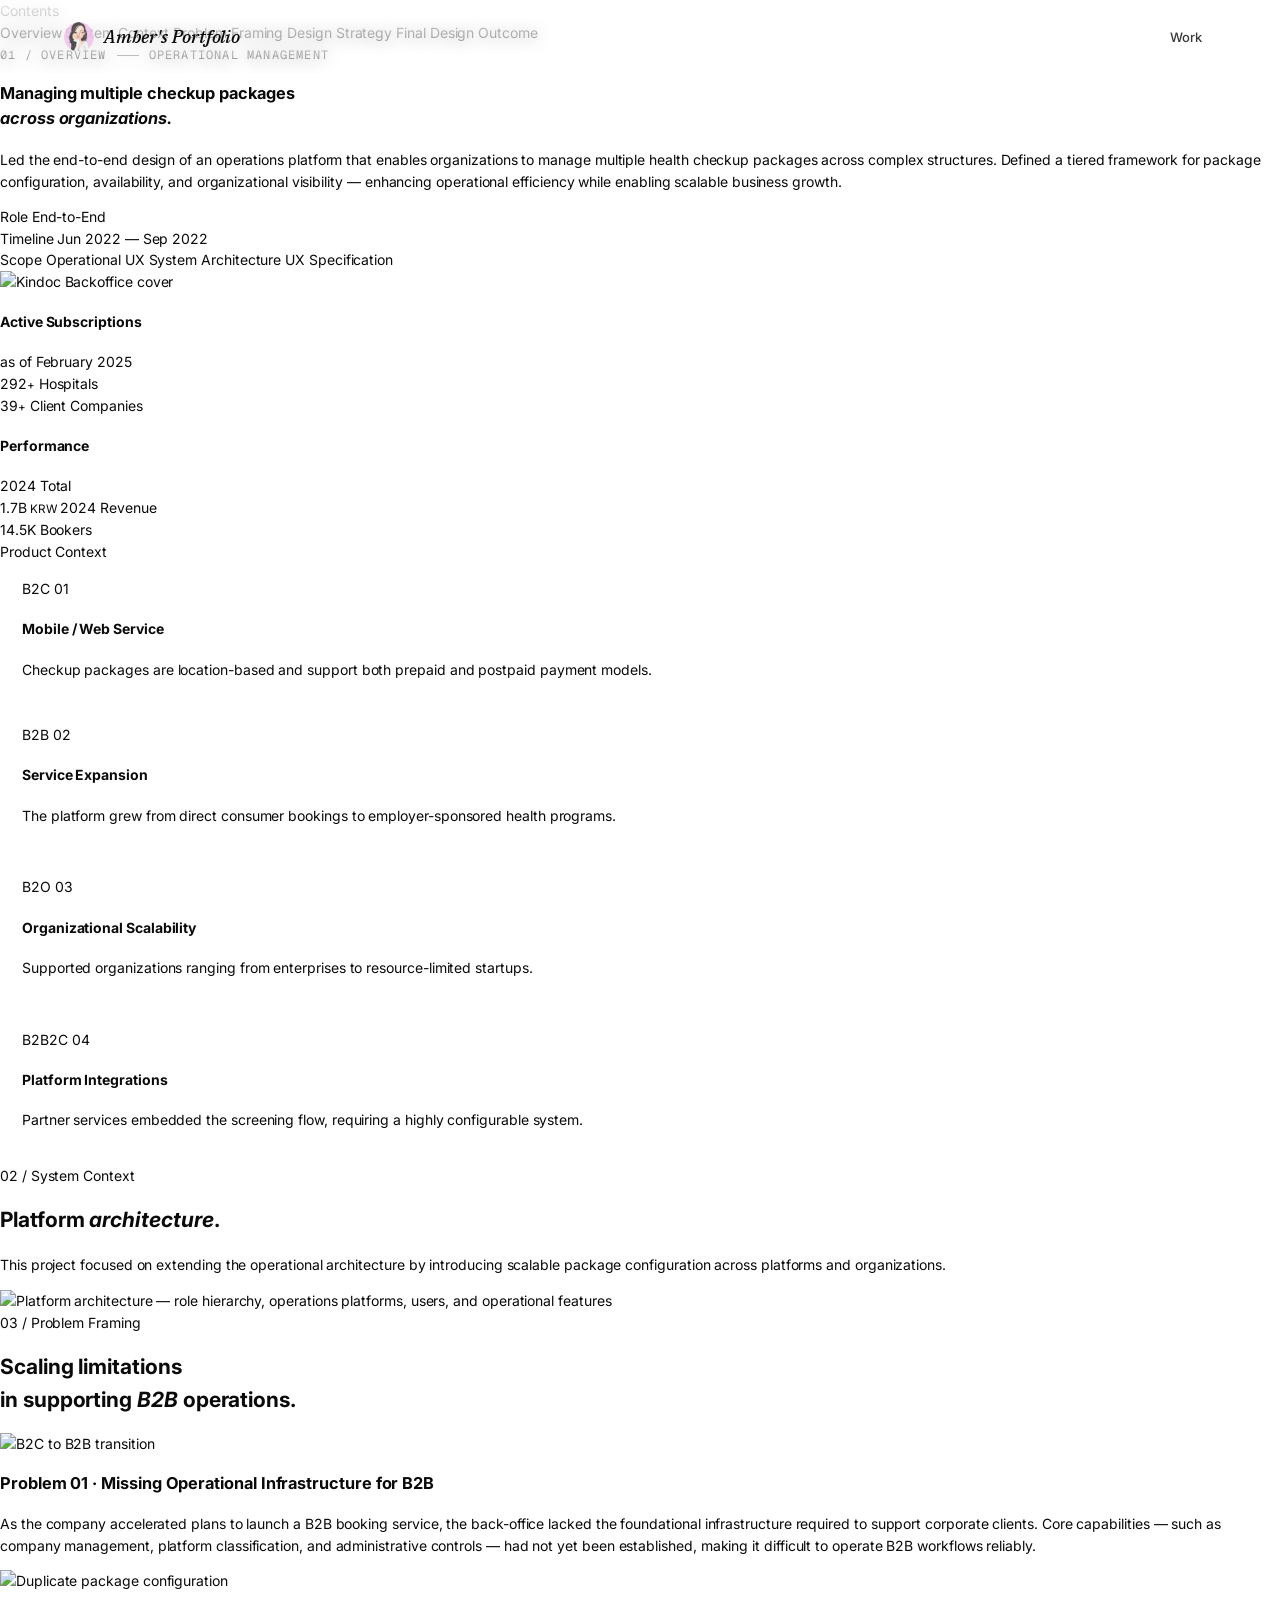
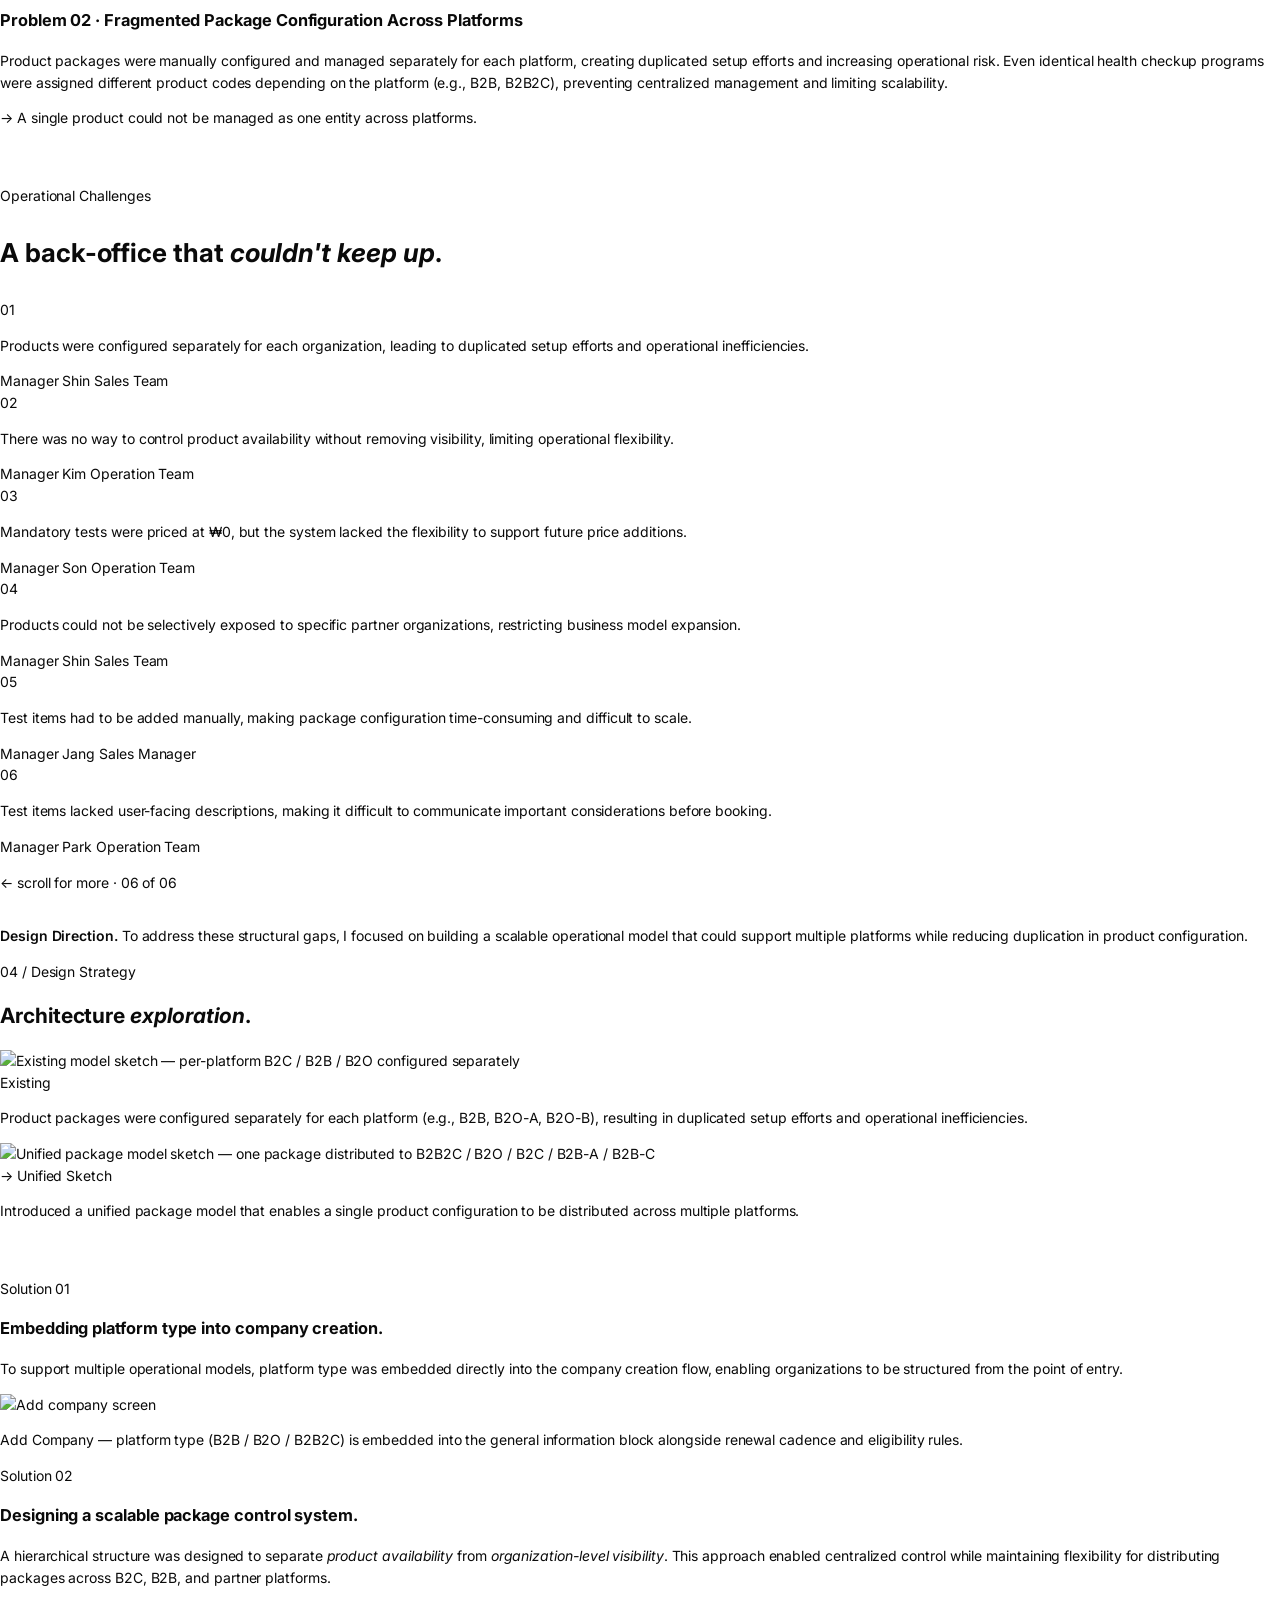
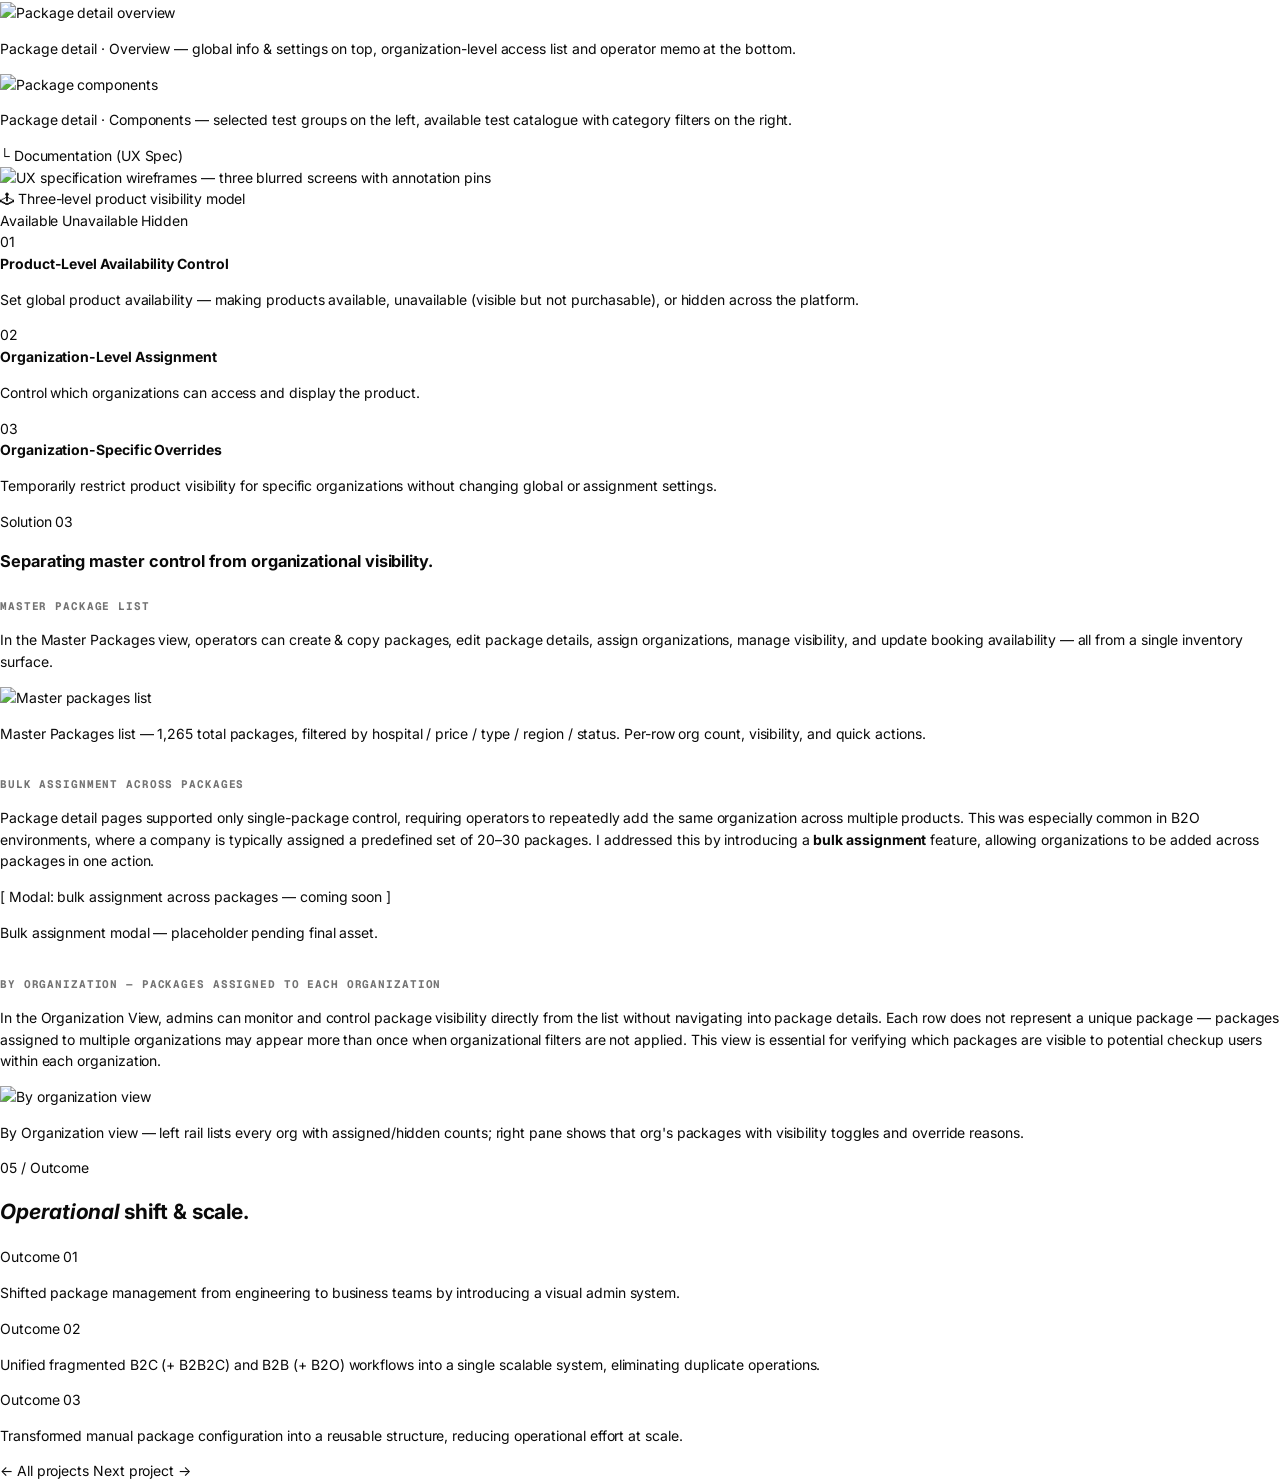
==== work-backoffice.html @ 90a2b916 "Add files via upload" ====
<!DOCTYPE html>
<html lang="en">
<head>
<meta charset="UTF-8" />
<meta name="viewport" content="width=device-width, initial-scale=1.0" />
<title>Configurable Checkup Platform — Amber Shin</title>
<meta name="description" content="Designing a scalable operational platform for managing multiple checkup packages across organizations." />
<link rel="stylesheet" href="assets/css/style.css" />
<link rel="stylesheet" href="assets/css/case.css" />
<link rel="icon" type="image/png" href="assets/images/avatar.png" />
</head>
<body data-page="work-backoffice">

<!-- ============ NAV ============ -->
<header class="nav">
  <a href="index.html" class="nav__brand">
    <img src="assets/images/avatar.png" alt="Amber" />
    <span>Amber's Portfolio</span>
  </a>
  <nav class="nav__links">
    <a href="work.html" class="nav__link is-active">Work</a>
  </nav>
</header>

<main class="case">
  <div class="case-shell">

    <!-- ============ SIDE NAV ============ -->
    <aside class="case-nav" aria-label="Case sections">
      <div class="case-nav__label">Contents</div>
      <a href="#overview" class="case-nav__link" data-toc-link>Overview</a>
      <a href="#system" class="case-nav__link" data-toc-link>System Context</a>
      <a href="#problem" class="case-nav__link" data-toc-link>Problem Framing</a>
      <a href="#strategy" class="case-nav__link" data-toc-link>Design Strategy</a>
      <a href="#final" class="case-nav__link" data-toc-link>Final Design</a>
      <a href="#outcome" class="case-nav__link" data-toc-link>Outcome</a>
    </aside>

    <!-- ============ MAIN COLUMN ============ -->
    <article class="case-main">

      <!-- ===== OVERVIEW ===== -->
      <section class="case-section case-hero" id="overview">
        <div class="case-hero__eyebrow eyebrow reveal">
          <span>01 / Overview</span><span class="dash"></span><span>Operational Management</span>
        </div>
        <h1 class="case-hero__title reveal" data-delay="1">
          Managing multiple checkup packages<br />
          <em>across organizations.</em>
        </h1>
        <p class="case-hero__lede reveal" data-delay="2">
          Led the end-to-end design of an operations platform that enables organizations to
          manage multiple health checkup packages across complex structures. Defined a tiered
          framework for package configuration, availability, and organizational visibility —
          enhancing operational efficiency while enabling scalable business growth.
        </p>

        <div class="case-meta reveal" data-delay="3">
          <div class="case-meta__item">
            <span class="case-meta__label">Role</span>
            <span class="case-meta__value">End-to-End</span>
          </div>
          <div class="case-meta__item">
            <span class="case-meta__label">Timeline</span>
            <span class="case-meta__value">Jun 2022 — Sep 2022</span>
          </div>
          <div class="case-meta__item case-meta__item--scope">
            <span class="case-meta__label">Scope</span>
            <span class="case-meta__value">
              <span class="scope-chip">Operational UX</span>
              <span class="scope-chip">System Architecture</span>
              <span class="scope-chip">UX Specification</span>
            </span>
          </div>
        </div>

        <div class="case-cover reveal">
          <img src="assets/images/backoffice/cover.png" alt="Kindoc Backoffice cover" />
        </div>

        <!-- Stats -->
        <div class="case-stats">
          <div class="case-stats__col reveal">
            <h4>Active Subscriptions</h4>
            <div class="case-stats__sub">as of February 2025</div>
            <div class="case-stats__row">
              <div class="case-stat">
                <span class="case-stat__num">292<small>+</small></span>
                <span class="case-stat__label">Hospitals</span>
              </div>
              <div class="case-stat">
                <span class="case-stat__num">39<small>+</small></span>
                <span class="case-stat__label">Client Companies</span>
              </div>
            </div>
          </div>
          <div class="case-stats__col reveal" data-delay="1">
            <h4>Performance</h4>
            <div class="case-stats__sub">2024 Total</div>
            <div class="case-stats__row">
              <div class="case-stat">
                <span class="case-stat__num">1.7B<small> KRW</small></span>
                <span class="case-stat__label">2024 Revenue</span>
              </div>
              <div class="case-stat">
                <span class="case-stat__num">14.5K<small></small></span>
                <span class="case-stat__label">Bookers</span>
              </div>
            </div>
          </div>
        </div>

        <!-- Product Context -->
        <div class="case-sect-eyebrow reveal">Product Context</div>
        <div class="ctx-grid reveal" data-delay="1">
          <article class="ctx-card ctx-card--b2c" style="height: 146px; padding: 16px 22px 20px; gap: 8px">
            <div class="ctx-card__head">
              <span class="ctx-card__tag">B2C</span>
              <span class="ctx-card__num">01</span>
            </div>
            <h4 class="ctx-card__title">Mobile / Web Service</h4>
            <p class="ctx-card__body">Checkup packages are location-based and support both prepaid and postpaid payment models.</p>
          </article>
          <article class="ctx-card ctx-card--b2b" style="padding: 16px 22px 20px; gap: 8px">
            <div class="ctx-card__head">
              <span class="ctx-card__tag">B2B</span>
              <span class="ctx-card__num">02</span>
            </div>
            <h4 class="ctx-card__title">Service Expansion</h4>
            <p class="ctx-card__body">The platform grew from direct consumer bookings to employer-sponsored health programs.</p>
          </article>
          <article class="ctx-card ctx-card--b2o" style="padding: 16px 22px 20px; gap: 8px">
            <div class="ctx-card__head">
              <span class="ctx-card__tag">B2O</span>
              <span class="ctx-card__num">03</span>
            </div>
            <h4 class="ctx-card__title">Organizational Scalability</h4>
            <p class="ctx-card__body">Supported organizations ranging from enterprises to resource-limited startups.</p>
          </article>
          <article class="ctx-card ctx-card--b2b2c" style="padding: 16px 22px 20px; gap: 8px">
            <div class="ctx-card__head">
              <span class="ctx-card__tag">B2B2C</span>
              <span class="ctx-card__num">04</span>
            </div>
            <h4 class="ctx-card__title">Platform Integrations</h4>
            <p class="ctx-card__body">Partner services embedded the screening flow, requiring a highly configurable system.</p>
          </article>
        </div>
      </section>

      <!-- ===== SYSTEM CONTEXT ===== -->
      <section class="case-section" id="system">
        <div class="case-sect-eyebrow reveal">02 / System Context</div>
        <h2 class="case-sect-title reveal" data-delay="1">Platform <em>architecture</em>.</h2>
        <p class="case-sect-lede reveal" data-delay="2">
          This project focused on extending the operational architecture by introducing
          scalable package configuration across platforms and organizations.
        </p>

        <!-- Architecture diagram -->
        <div class="arch reveal">
          <img src="assets/images/backoffice/arch-permissions.png" alt="Platform architecture — role hierarchy, operations platforms, users, and operational features" />
        </div>
      </section>

      <!-- ===== PROBLEM FRAMING ===== -->
      <section class="case-section" id="problem">
        <div class="case-sect-eyebrow reveal">03 / Problem Framing</div>
        <h2 class="case-sect-title reveal" data-delay="1">Scaling limitations<br />in supporting <em>B2B</em> operations.</h2>

        <div class="problem-grid">
          <article class="problem-card reveal">
            <div class="problem-card__media">
              <img src="assets/images/backoffice/problem-b2b.png" alt="B2C to B2B transition" />
            </div>
            <h3 class="problem-card__title">Problem 01 · Missing Operational Infrastructure for B2B</h3>
            <p class="problem-card__body">
              As the company accelerated plans to launch a B2B booking service, the back-office
              lacked the foundational infrastructure required to support corporate clients.
              Core capabilities — such as company management, platform classification, and
              administrative controls — had not yet been established, making it difficult to
              operate B2B workflows reliably.
            </p>
          </article>

          <article class="problem-card reveal" data-delay="1">
            <div class="problem-card__media">
              <img src="assets/images/backoffice/problem-copies.png" alt="Duplicate package configuration" />
            </div>
            <h3 class="problem-card__title">Problem 02 · Fragmented Package Configuration Across Platforms</h3>
            <p class="problem-card__body">
              Product packages were manually configured and managed separately for each platform,
              creating duplicated setup efforts and increasing operational risk. Even identical
              health checkup programs were assigned different product codes depending on the
              platform (e.g., B2B, B2B2C), preventing centralized management and limiting scalability.
            </p>
            <p class="problem-card__note">→ A single product could not be managed as one entity across platforms.</p>
          </article>
        </div>

        <!-- Operational challenges -->
        <div class="case-sect-eyebrow reveal" style="margin-top: 56px;">Operational Challenges</div>
        <h3 class="case-sect-title reveal" data-delay="1" style="font-size: clamp(20px, 2.4vw, 26px);">A back-office that <em>couldn't keep up</em>.</h3>
        <div class="challenges-wrap reveal" data-delay="2">
          <div class="challenges">
          <div class="challenge">
            <span class="challenge__num">01</span>
            <p class="challenge__body">Products were configured separately for each organization, leading to duplicated setup efforts and operational inefficiencies.</p>
            <div class="challenge__by">
              <span class="challenge__name">Manager Shin</span>
              <span class="challenge__team">Sales Team</span>
            </div>
          </div>
          <div class="challenge">
            <span class="challenge__num">02</span>
            <p class="challenge__body">There was no way to control product availability without removing visibility, limiting operational flexibility.</p>
            <div class="challenge__by">
              <span class="challenge__name">Manager Kim</span>
              <span class="challenge__team">Operation Team</span>
            </div>
          </div>
          <div class="challenge">
            <span class="challenge__num">03</span>
            <p class="challenge__body">Mandatory tests were priced at ₩0, but the system lacked the flexibility to support future price additions.</p>
            <div class="challenge__by">
              <span class="challenge__name">Manager Son</span>
              <span class="challenge__team">Operation Team</span>
            </div>
          </div>
          <div class="challenge">
            <span class="challenge__num">04</span>
            <p class="challenge__body">Products could not be selectively exposed to specific partner organizations, restricting business model expansion.</p>
            <div class="challenge__by">
              <span class="challenge__name">Manager Shin</span>
              <span class="challenge__team">Sales Team</span>
            </div>
          </div>
          <div class="challenge">
            <span class="challenge__num">05</span>
            <p class="challenge__body">Test items had to be added manually, making package configuration time-consuming and difficult to scale.</p>
            <div class="challenge__by">
              <span class="challenge__name">Manager Jang</span>
              <span class="challenge__team">Sales Manager</span>
            </div>
          </div>
          <div class="challenge">
            <span class="challenge__num">06</span>
            <p class="challenge__body">Test items lacked user-facing descriptions, making it difficult to communicate important considerations before booking.</p>
            <div class="challenge__by">
              <span class="challenge__name">Manager Park</span>
              <span class="challenge__team">Operation Team</span>
            </div>
          </div>
          </div>
        </div>
        <p class="challenges-hint">← scroll for more  ·  06 of 06</p>

        <p class="case-sect-lede reveal" style="margin-top: 32px;">
          <strong style="color: var(--fg); font-weight: 600;">Design Direction.</strong>
          To address these structural gaps, I focused on building a scalable operational model
          that could support multiple platforms while reducing duplication in product configuration.
        </p>
      </section>

      <!-- ===== DESIGN STRATEGY ===== -->
      <section class="case-section" id="strategy">
        <div class="case-sect-eyebrow reveal">04 / Design Strategy</div>
        <h2 class="case-sect-title reveal" data-delay="1">Architecture <em>exploration</em>.</h2>

        <div class="explore">
          <div class="explore__card reveal">
            <div class="explore__sketch"><img src="assets/images/backoffice/sketch-existing.png" alt="Existing model sketch — per-platform B2C / B2B / B2O configured separately" /></div>
            <span class="explore__label">Existing</span>
            <p class="explore__body">
              Product packages were configured separately for each platform (e.g., B2B, B2O-A,
              B2O-B), resulting in duplicated setup efforts and operational inefficiencies.
            </p>
          </div>
          <div class="explore__card reveal" data-delay="1">
            <div class="explore__sketch"><img src="assets/images/backoffice/sketch-unified.png" alt="Unified package model sketch — one package distributed to B2B2C / B2O / B2C / B2B-A / B2B-C" /></div>
            <span class="explore__label is-unified">→ Unified Sketch</span>
            <p class="explore__body">
              Introduced a unified package model that enables a single product configuration to
              be distributed across multiple platforms.
            </p>
          </div>
        </div>

        <!-- SOLUTION 1 -->
        <div class="solution" style="margin-top: 56px;">
          <div class="solution__head reveal">
            <span class="solution__num">Solution 01</span>
          </div>
          <h3 class="solution__title reveal" data-delay="1">Embedding platform type into company creation.</h3>
          <p class="solution__body reveal" data-delay="2">
            To support multiple operational models, platform type was embedded directly into the
            company creation flow, enabling organizations to be structured from the point of entry.
          </p>

          <div class="ui-frame reveal" data-delay="2">
            <div class="ui-frame__body">
              <img src="assets/images/backoffice/ui-05-add-company.png" alt="Add company screen" />
            </div>
          </div>
          <p class="ui-caption">Add Company — platform type (B2B / B2O / B2B2C) is embedded into the general information block alongside renewal cadence and eligibility rules.</p>
        </div>

        <!-- SOLUTION 2 -->
        <div class="solution">
          <div class="solution__head reveal">
            <span class="solution__num">Solution 02</span>
          </div>
          <h3 class="solution__title reveal" data-delay="1">Designing a scalable package control system.</h3>
          <p class="solution__body reveal" data-delay="2">
            A hierarchical structure was designed to separate <em>product availability</em>
            from <em>organization-level visibility</em>. This approach enabled centralized
            control while maintaining flexibility for distributing packages across B2C, B2B,
            and partner platforms.
          </p>

          <!-- Package detail Overview frame -->
          <div class="ui-frame reveal">
            <div class="ui-frame__body">
              <img src="assets/images/backoffice/ui-02-detail-overview.png" alt="Package detail overview" />
            </div>
          </div>
          <p class="ui-caption">Package detail · Overview — global info &amp; settings on top, organization-level access list and operator memo at the bottom.</p>

          <!-- Package detail Components frame -->
          <div class="ui-frame reveal">
            <div class="ui-frame__body">
              <img src="assets/images/backoffice/ui-03-detail-components.png" alt="Package components" />
            </div>
          </div>
          <p class="ui-caption">Package detail · Components — selected test groups on the left, available test catalogue with category filters on the right.</p>

          <!-- UX Spec wireframes -->
          <div class="uxspec reveal">
            <span class="uxspec__label">└  Documentation (UX Spec)</span>
            <div class="uxspec__media">
              <img src="assets/images/backoffice/ux-spec-wireframe.png" alt="UX specification wireframes — three blurred screens with annotation pins" />
            </div>
          </div>

          <!-- 3-level visibility model -->
          <div class="levels reveal">
            <div class="levels__title">🕹  Three-level product visibility model</div>
            <div class="levels__pills">
              <span class="level-pill level-pill--avail">Available</span>
              <span class="level-pill level-pill--unavail">Unavailable</span>
              <span class="level-pill level-pill--hidden">Hidden</span>
            </div>
            <div class="levels__list">
              <div class="levels__item">
                <span class="levels__item-num">01</span>
                <div class="levels__item-body">
                  <strong>Product-Level Availability Control</strong>
                  <p>Set global product availability — making products available, unavailable (visible but not purchasable), or hidden across the platform.</p>
                </div>
              </div>
              <div class="levels__item">
                <span class="levels__item-num">02</span>
                <div class="levels__item-body">
                  <strong>Organization-Level Assignment</strong>
                  <p>Control which organizations can access and display the product.</p>
                </div>
              </div>
              <div class="levels__item">
                <span class="levels__item-num">03</span>
                <div class="levels__item-body">
                  <strong>Organization-Specific Overrides</strong>
                  <p>Temporarily restrict product visibility for specific organizations without changing global or assignment settings.</p>
                </div>
              </div>
            </div>
          </div>
        </div>

        <!-- SOLUTION 3 -->
        <div class="solution" id="final">
          <div class="solution__head reveal">
            <span class="solution__num">Solution 03</span>
          </div>
          <h3 class="solution__title reveal" data-delay="1">Separating master control from organizational visibility.</h3>

          <h4 style="font-family: var(--font-mono); font-size: 11px; letter-spacing: 0.08em; text-transform: uppercase; color: var(--muted); margin: 24px 0 10px;">Master package list</h4>
          <p class="solution__body reveal" data-delay="2">
            In the Master Packages view, operators can create &amp; copy packages, edit package
            details, assign organizations, manage visibility, and update booking availability —
            all from a single inventory surface.
          </p>

          <!-- Master Package List frame — moved here from Solution 02 -->
          <div class="ui-frame reveal">
            <div class="ui-frame__body">
              <img src="assets/images/backoffice/ui-01-list.png" alt="Master packages list" />
            </div>
          </div>
          <p class="ui-caption">Master Packages list — 1,265 total packages, filtered by hospital / price / type / region / status. Per-row org count, visibility, and quick actions.</p>

          <h4 style="font-family: var(--font-mono); font-size: 11px; letter-spacing: 0.08em; text-transform: uppercase; color: var(--muted); margin: 32px 0 10px;">Bulk assignment across packages</h4>
          <p class="solution__body reveal">
            Package detail pages supported only single-package control, requiring operators to
            repeatedly add the same organization across multiple products. This was especially
            common in B2O environments, where a company is typically assigned a predefined set
            of 20–30 packages. I addressed this by introducing a <strong>bulk assignment</strong>
            feature, allowing organizations to be added across packages in one action.
          </p>

          <div class="raw-shot raw-shot--placeholder reveal">[ Modal: bulk assignment across packages — coming soon ]</div>
          <p class="ui-caption">Bulk assignment modal — placeholder pending final asset.</p>

          <h4 style="font-family: var(--font-mono); font-size: 11px; letter-spacing: 0.08em; text-transform: uppercase; color: var(--muted); margin: 32px 0 10px;">By Organization — packages assigned to each organization</h4>
          <p class="solution__body reveal">
            In the Organization View, admins can monitor and control package visibility directly
            from the list without navigating into package details. Each row does not represent a
            unique package — packages assigned to multiple organizations may appear more than once
            when organizational filters are not applied. This view is essential for verifying which
            packages are visible to potential checkup users within each organization.
          </p>

          <div class="ui-frame reveal">
            <div class="ui-frame__body">
              <img src="assets/images/backoffice/ui-04-by-org.png" alt="By organization view" />
            </div>
          </div>
          <p class="ui-caption">By Organization view — left rail lists every org with assigned/hidden counts; right pane shows that org's packages with visibility toggles and override reasons.</p>
        </div>
      </section>

      <!-- ===== OUTCOME ===== -->
      <section class="case-section" id="outcome">
        <div class="case-sect-eyebrow reveal">05 / Outcome</div>
        <h2 class="case-sect-title reveal" data-delay="1"><em>Operational</em> shift &amp; scale.</h2>

        <div class="outcome-list">
          <div class="outcome reveal">
            <span class="outcome__num">Outcome 01</span>
            <p class="outcome__body">
              Shifted package management from engineering to business teams by introducing a
              visual admin system.
            </p>
          </div>
          <div class="outcome reveal" data-delay="1">
            <span class="outcome__num">Outcome 02</span>
            <p class="outcome__body">
              Unified fragmented B2C (+ B2B2C) and B2B (+ B2O) workflows into a single scalable
              system, eliminating duplicate operations.
            </p>
          </div>
          <div class="outcome reveal" data-delay="2">
            <span class="outcome__num">Outcome 03</span>
            <p class="outcome__body">
              Transformed manual package configuration into a reusable structure, reducing
              operational effort at scale.
            </p>
          </div>
        </div>

        <div class="case-footnav">
          <a href="work.html">←  All projects</a>
          <a href="work.html" class="case-footnav__next">Next project  →</a>
        </div>
      </section>

    </article>
  </div>
</main>

<!-- ============ END ============ -->

<script src="assets/js/main.js"></script>
</body>
</html>
---- assets/css/style.css ----
/* ============================================================
   Amber's Portfolio — design tokens + base
   ============================================================ */

@import url('https://fonts.googleapis.com/css2?family=DM+Sans:opsz,wght@9..40,400;9..40,500;9..40,600;9..40,700&family=Fraunces:opsz,wght,SOFT@9..144,300..900,0..100&family=IBM+Plex+Serif:ital,wght@0,300;0,400;0,500;0,600;0,700;1,400;1,500;1,600&family=Inter:wght@300;400;500;600;700&family=Geist+Mono:wght@400;500&display=swap');
@import url('https://cdn.jsdelivr.net/gh/orioncactus/pretendard@v1.3.9/dist/web/static/pretendard.min.css');

:root {
  /* Type stacks */
  --font-display: 'Fraunces', 'IBM Plex Serif', 'Times New Roman', serif;
  --font-serif: 'IBM Plex Serif', 'Times New Roman', serif;
  --font-sans: 'Inter', 'Pretendard', -apple-system, BlinkMacSystemFont, 'Helvetica Neue', sans-serif;
  --font-mono: 'Geist Mono', 'JetBrains Mono', ui-monospace, 'SF Mono', Menlo, monospace;
  --font-kr: 'Pretendard', 'Noto Sans KR', sans-serif;

  /* Colors */
  --bg: #ffffff;
  --bg-soft: #fbfaf9;
  --bg-tint: #f5f3f0;
  --fg: #0a0a0a;
  --fg-2: #1a1a1a;
  --fg-3: #383839;
  --muted: #737373;
  --muted-2: #959697;
  --muted-3: #a3a3a3;
  --line: #e2e0e0;
  --line-2: #d9dbde;
  --line-3: #ededed;

  /* Accents */
  --accent: #3b2e53;
  --accent-hover: #2b2040;
  --tag-green: #56c283;
  --tag-pink: #e31675;
  --tag-blue: #4b41d0;

  /* Layout */
  --max-w: 1280px;
  --gutter: 64px;
  --col-gap: 32px;

  /* Motion */
  --ease: cubic-bezier(0.22, 1, 0.36, 1);
  --ease-out: cubic-bezier(0.16, 1, 0.3, 1);
  --t-fast: 200ms;
  --t-med: 400ms;
  --t-slow: 700ms;
}

/* ============================================================
   Reset
   ============================================================ */

*, *::before, *::after { box-sizing: border-box; }

html {
  -webkit-font-smoothing: antialiased;
  -moz-osx-font-smoothing: grayscale;
  text-rendering: optimizeLegibility;
  scroll-behavior: smooth;
}

body {
  margin: 0;
  font-family: var(--font-sans);
  font-size: 14px;
  line-height: 1.55;
  color: var(--fg);
  background: var(--bg);
  letter-spacing: -0.005em;
  /* page-load fade */
  opacity: 0;
  animation: pageIn 500ms var(--ease-out) forwards;
}

body.is-leaving {
  opacity: 1;
  animation: pageOut 220ms var(--ease) forwards;
}

@keyframes pageIn  { from { opacity: 0; } to { opacity: 1; } }
@keyframes pageOut { from { opacity: 1; } to { opacity: 0; } }

a {
  color: inherit;
  text-decoration: none;
}
button {
  font: inherit;
  color: inherit;
  background: none;
  border: 0;
  cursor: pointer;
  padding: 0;
}
img, svg { display: block; max-width: 100%; }

::selection { background: var(--accent); color: #fff; }

/* ============================================================
   Layout primitives — technical grid
   ============================================================ */

.wrap {
  width: 100%;
  max-width: var(--max-w);
  margin: 0 auto;
  padding: 0 var(--gutter);
}

/* Grid frame — subtle vertical guideline borders */
.grid-frame {
  position: fixed;
  inset: 0;
  pointer-events: none;
  z-index: 1;
  display: flex;
  justify-content: center;
}
.grid-frame::before,
.grid-frame::after {
  content: '';
  position: absolute;
  top: 0;
  bottom: 0;
  width: 1px;
  background: var(--line);
  opacity: 0.6;
}
.grid-frame::before { left: var(--gutter); }
.grid-frame::after { right: var(--gutter); }

.section {
  position: relative;
  padding: 120px 0;
  z-index: 2;
}
.section--soft { background: var(--bg-soft); }
.section--tight { padding: 80px 0; }

/* Section header / numbered label */
.eyebrow {
  font-family: var(--font-mono);
  font-size: 12px;
  letter-spacing: 0.1em;
  text-transform: uppercase;
  color: var(--muted);
  font-weight: 400;
  display: inline-flex;
  align-items: baseline;
  gap: 10px;
}
.eyebrow .dash {
  display: inline-block;
  width: 22px;
  height: 1px;
  background: var(--muted-2);
  transform: translateY(-3px);
}

/* Two-column structure */
.split {
  display: grid;
  grid-template-columns: 200px 1fr;
  gap: var(--col-gap);
  align-items: start;
}

/* ============================================================
   Typography
   ============================================================ */

.h-display {
  font-family: var(--font-display);
  font-weight: 400;
  font-variation-settings: "opsz" 144, "SOFT" 0;
  font-size: clamp(36px, 6.2vw, 72px);
  line-height: 1.1;
  letter-spacing: -0.025em;
  color: var(--fg);
  margin: 0;
}
.h-display em {
  font-style: italic;
  font-variation-settings: "opsz" 144, "SOFT" 100;
  color: var(--fg-2);
}

.h-serif {
  font-family: var(--font-serif);
  font-weight: 600;
  font-size: clamp(24px, 2.8vw, 36px);
  line-height: 1.15;
  letter-spacing: -0.02em;
  margin: 0;
  color: var(--fg);
}

.h-serif--italic {
  font-style: italic;
  font-weight: 500;
}

.h-sans {
  font-family: var(--font-sans);
  font-weight: 600;
  font-size: 16px;
  line-height: 1.3;
  margin: 0;
  color: var(--fg-2);
  letter-spacing: -0.01em;
}

.lead {
  font-family: var(--font-sans);
  font-size: 15px;
  line-height: 1.6;
  color: var(--muted);
  max-width: 60ch;
  margin: 0;
}

.mono {
  font-family: var(--font-mono);
  font-size: 13px;
  color: var(--muted);
  letter-spacing: 0.01em;
}

/* Soft fade-in primitive */
.reveal {
  opacity: 0;
  transform: translateY(14px);
  transition: opacity 700ms var(--ease-out), transform 700ms var(--ease-out);
  will-change: opacity, transform;
}
.reveal.is-in {
  opacity: 1;
  transform: none;
}
.reveal[data-delay="1"] { transition-delay: 80ms; }
.reveal[data-delay="2"] { transition-delay: 160ms; }
.reveal[data-delay="3"] { transition-delay: 240ms; }
.reveal[data-delay="4"] { transition-delay: 320ms; }
.reveal[data-delay="5"] { transition-delay: 400ms; }

/* ============================================================
   Floating bottom nav (section anchors)
   ============================================================ */

.floatnav {
  position: fixed;
  bottom: 24px;
  left: 50%;
  transform: translateX(-50%) translateY(16px);
  z-index: 40;
  display: flex;
  align-items: center;
  gap: 2px;
  padding: 4px;
  background: rgba(255, 255, 255, 0.88);
  backdrop-filter: blur(14px) saturate(140%);
  -webkit-backdrop-filter: blur(14px) saturate(140%);
  border: 1px solid var(--line-2);
  border-radius: 999px;
  box-shadow:
    0 12px 32px rgba(0, 0, 0, 0.06),
    0 2px 6px rgba(0, 0, 0, 0.04);
  opacity: 0;
  pointer-events: none;
  transition: opacity 320ms var(--ease), transform 420ms var(--ease-out);
}
.floatnav.is-visible {
  opacity: 1;
  transform: translateX(-50%) translateY(0);
  pointer-events: auto;
}
.floatnav__item {
  display: inline-flex;
  align-items: center;
  gap: 6px;
  padding: 7px 13px;
  font-family: 'DM Sans', var(--font-sans);
  font-size: 12.5px;
  font-weight: 500;
  letter-spacing: -0.005em;
  line-height: 1;
  color: var(--muted);
  border-radius: 999px;
  transition: color var(--t-fast) var(--ease), background var(--t-fast) var(--ease);
  white-space: nowrap;
}
.floatnav__item svg {
  width: 13px;
  height: 13px;
  flex-shrink: 0;
  opacity: 0.85;
}
.floatnav__item:hover {
  color: var(--fg-2);
  background: rgba(0, 0, 0, 0.035);
}
.floatnav__item.is-current {
  background: var(--fg);
  color: #fff;
}
.floatnav__item.is-current:hover { background: var(--fg); color: #fff; }
.floatnav__item.is-current svg { opacity: 1; }

@media (max-width: 640px) {
  .floatnav { gap: 0; padding: 3px; bottom: 16px; }
  .floatnav__item { padding: 8px 10px; font-size: 12px; gap: 0; }
  .floatnav__label { display: none; }
  .floatnav__item svg { width: 15px; height: 15px; }
}

.nav {
  position: fixed;
  top: 0; left: 0; right: 0;
  z-index: 50;
  padding: 18px var(--gutter);
  display: flex;
  align-items: center;
  justify-content: space-between;
  background: linear-gradient(to bottom, rgba(255,255,255,0.92) 0%, rgba(255,255,255,0.6) 60%, rgba(255,255,255,0) 100%);
  backdrop-filter: blur(8px);
  -webkit-backdrop-filter: blur(8px);
}
.nav__brand {
  display: inline-flex;
  align-items: center;
  gap: 10px;
  font-family: var(--font-serif);
  font-weight: 500;
  font-style: italic;
  font-size: 18px;
  letter-spacing: -0.01em;
  color: var(--fg);
}
.nav__brand img {
  width: 30px;
  height: 30px;
  border-radius: 50%;
  object-fit: cover;
}
.nav__links {
  display: flex;
  gap: 8px;
  align-items: center;
}
.nav__link {
  position: relative;
  padding: 9px 14px;
  font-size: 13px;
  font-weight: 500;
  color: var(--fg-3);
  border-radius: 6px;
  transition: color var(--t-fast) var(--ease), background var(--t-fast) var(--ease);
}
.nav__link:hover { color: var(--fg); background: rgba(0,0,0,0.04); }
.nav__link.is-active {
  background: var(--bg-tint);
  color: var(--fg);
}

/* ============================================================
   Buttons
   ============================================================ */

.btn {
  display: inline-flex;
  align-items: center;
  justify-content: center;
  gap: 8px;
  padding: 13px 20px;
  border-radius: 4px;
  font-family: var(--font-sans);
  font-weight: 500;
  font-size: 14px;
  letter-spacing: -0.005em;
  line-height: 1;
  transition: background var(--t-fast) var(--ease),
              transform var(--t-fast) var(--ease),
              border-color var(--t-fast) var(--ease);
  cursor: pointer;
}
.btn--primary {
  background: var(--accent);
  color: #fff;
}
.btn--primary:hover {
  background: var(--accent-hover);
  transform: translateY(-1px);
}
.btn--ghost {
  background: transparent;
  border: 1px solid rgba(122,111,140,0.5);
  color: var(--fg);
}
.btn--ghost:hover {
  border-color: var(--fg);
  background: rgba(0,0,0,0.02);
}
.btn .arrow {
  transition: transform var(--t-fast) var(--ease);
}
.btn:hover .arrow { transform: translateX(3px); }

/* ============================================================
   Footer
   ============================================================ */

.footer {
  position: relative;
  z-index: 2;
  background: var(--bg-soft);
  padding: 100px 0 80px;
  border-top: 1px solid var(--line);
}
.footer__inner {
  display: grid;
  grid-template-columns: 1fr auto;
  gap: 80px;
  padding: 56px 0;
  border-top: 1px solid var(--line-3);
  border-bottom: 1px solid var(--line-3);
}
.footer__brand {
  display: flex;
  align-items: baseline;
  gap: 10px;
  margin-bottom: 28px;
}
.footer__brand-name {
  font-family: var(--font-sans);
  font-weight: 700;
  font-size: 22px;
  letter-spacing: -0.02em;
  color: var(--fg);
}
.footer__brand-sub {
  font-family: var(--font-sans);
  font-weight: 500;
  font-size: 15px;
  color: rgba(0,0,0,0.55);
}
.footer__contact {
  display: flex;
  flex-direction: column;
  gap: 12px;
  font-size: 15px;
}
.footer__contact a {
  font-weight: 600;
  color: var(--fg);
  border-bottom: 1px solid transparent;
  transition: border-color var(--t-fast) var(--ease);
}
.footer__contact a:hover { border-color: var(--fg); }
.footer__phone { color: rgba(0,0,0,0.55); font-weight: 500; }
.footer__social {
  display: flex;
  gap: 18px;
  margin-top: 28px;
}
.footer__social a {
  width: 22px;
  height: 22px;
  display: grid;
  place-items: center;
  color: rgba(0,0,0,0.45);
  transition: color var(--t-fast) var(--ease);
}
.footer__social a:hover { color: var(--fg); }
.footer__right {
  display: flex;
  flex-direction: column;
  align-items: flex-end;
  justify-content: space-between;
  text-align: right;
  font-family: var(--font-mono);
  font-size: 12px;
  color: var(--muted);
  gap: 24px;
}
.footer__copy {
  margin-top: 40px;
  font-size: 12px;
  color: var(--muted-3);
  font-weight: 300;
  letter-spacing: -0.005em;
}

/* ============================================================
   Responsive
   ============================================================ */

@media (max-width: 1024px) {
  :root { --gutter: 40px; --col-gap: 24px; }
  .section { padding: 96px 0; }
  .split { grid-template-columns: 160px 1fr; }
}

@media (max-width: 768px) {
  :root { --gutter: 24px; }
  .section { padding: 72px 0; }
  .grid-frame::before, .grid-frame::after { display: none; }
  .split { grid-template-columns: 1fr; gap: 24px; }
  .nav { padding: 14px 24px; }
  .footer__inner { grid-template-columns: 1fr; gap: 40px; }
  .footer__right { align-items: flex-start; text-align: left; }
}
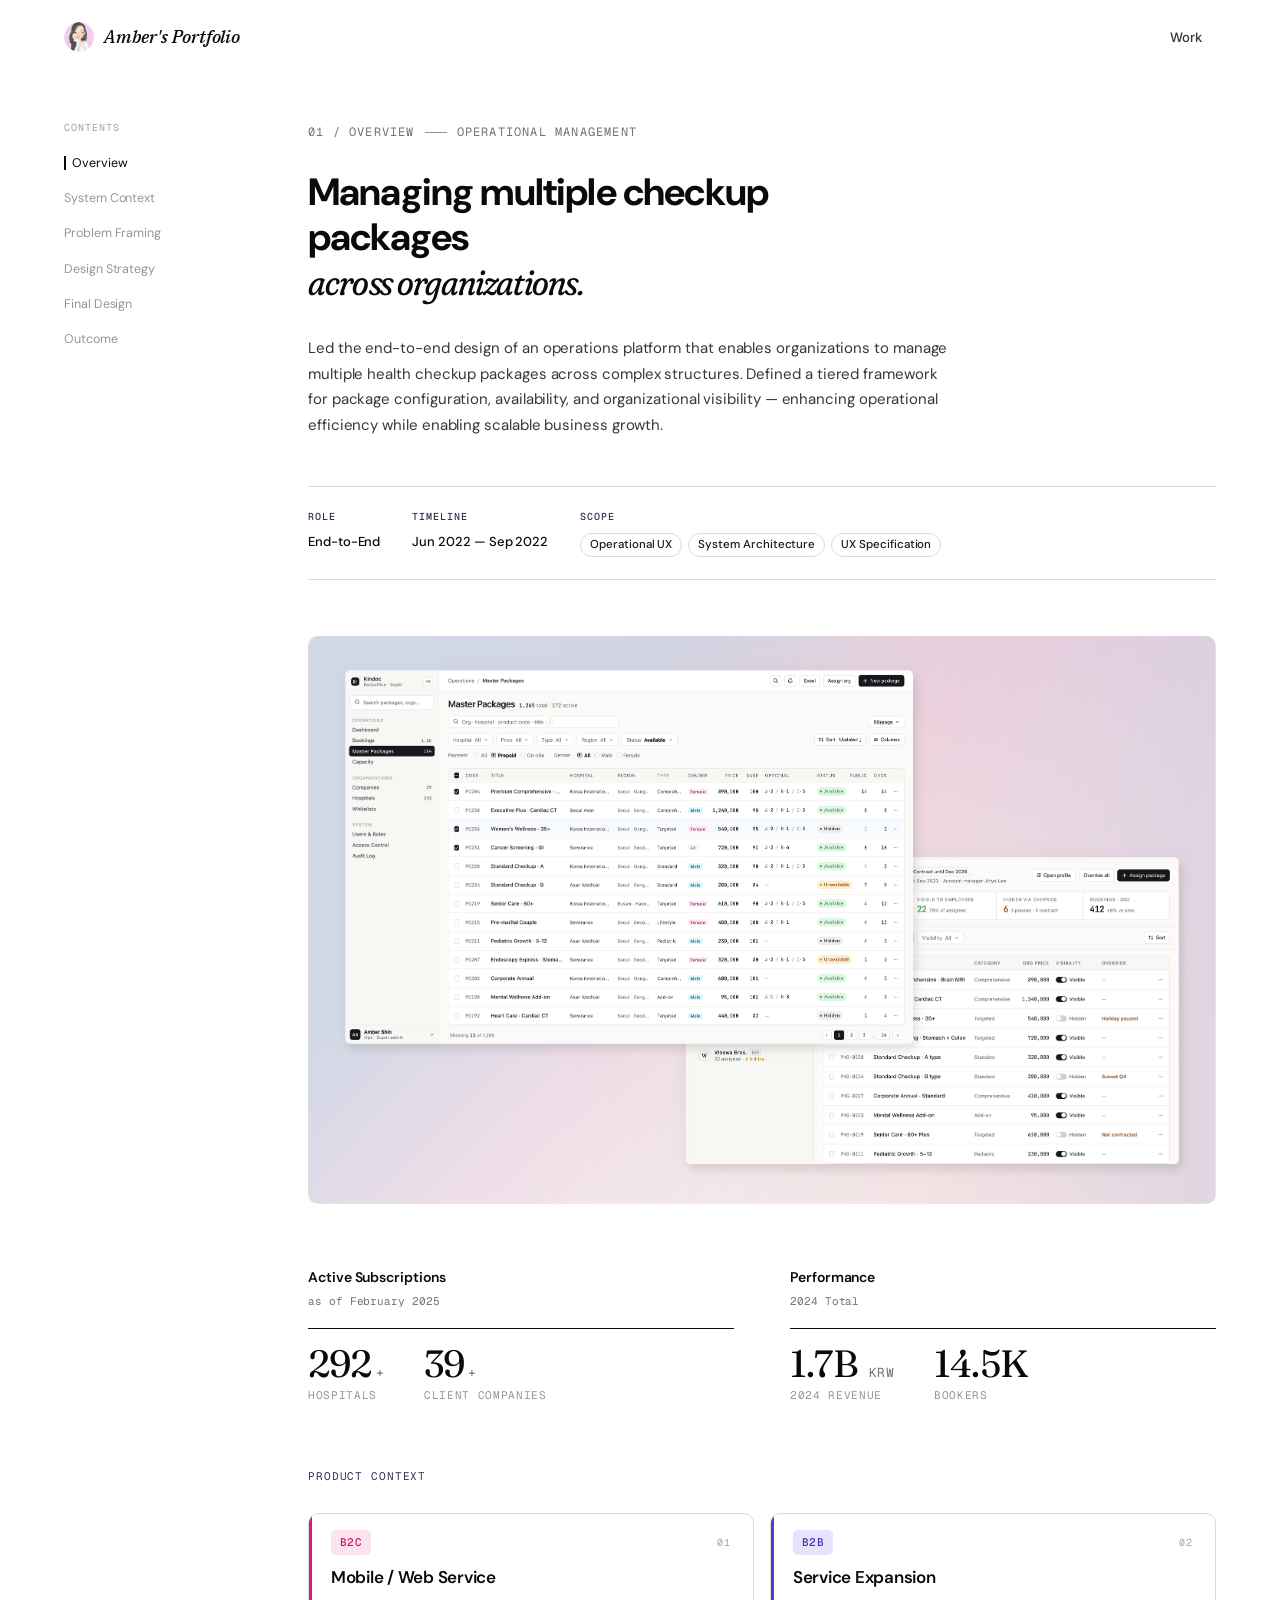
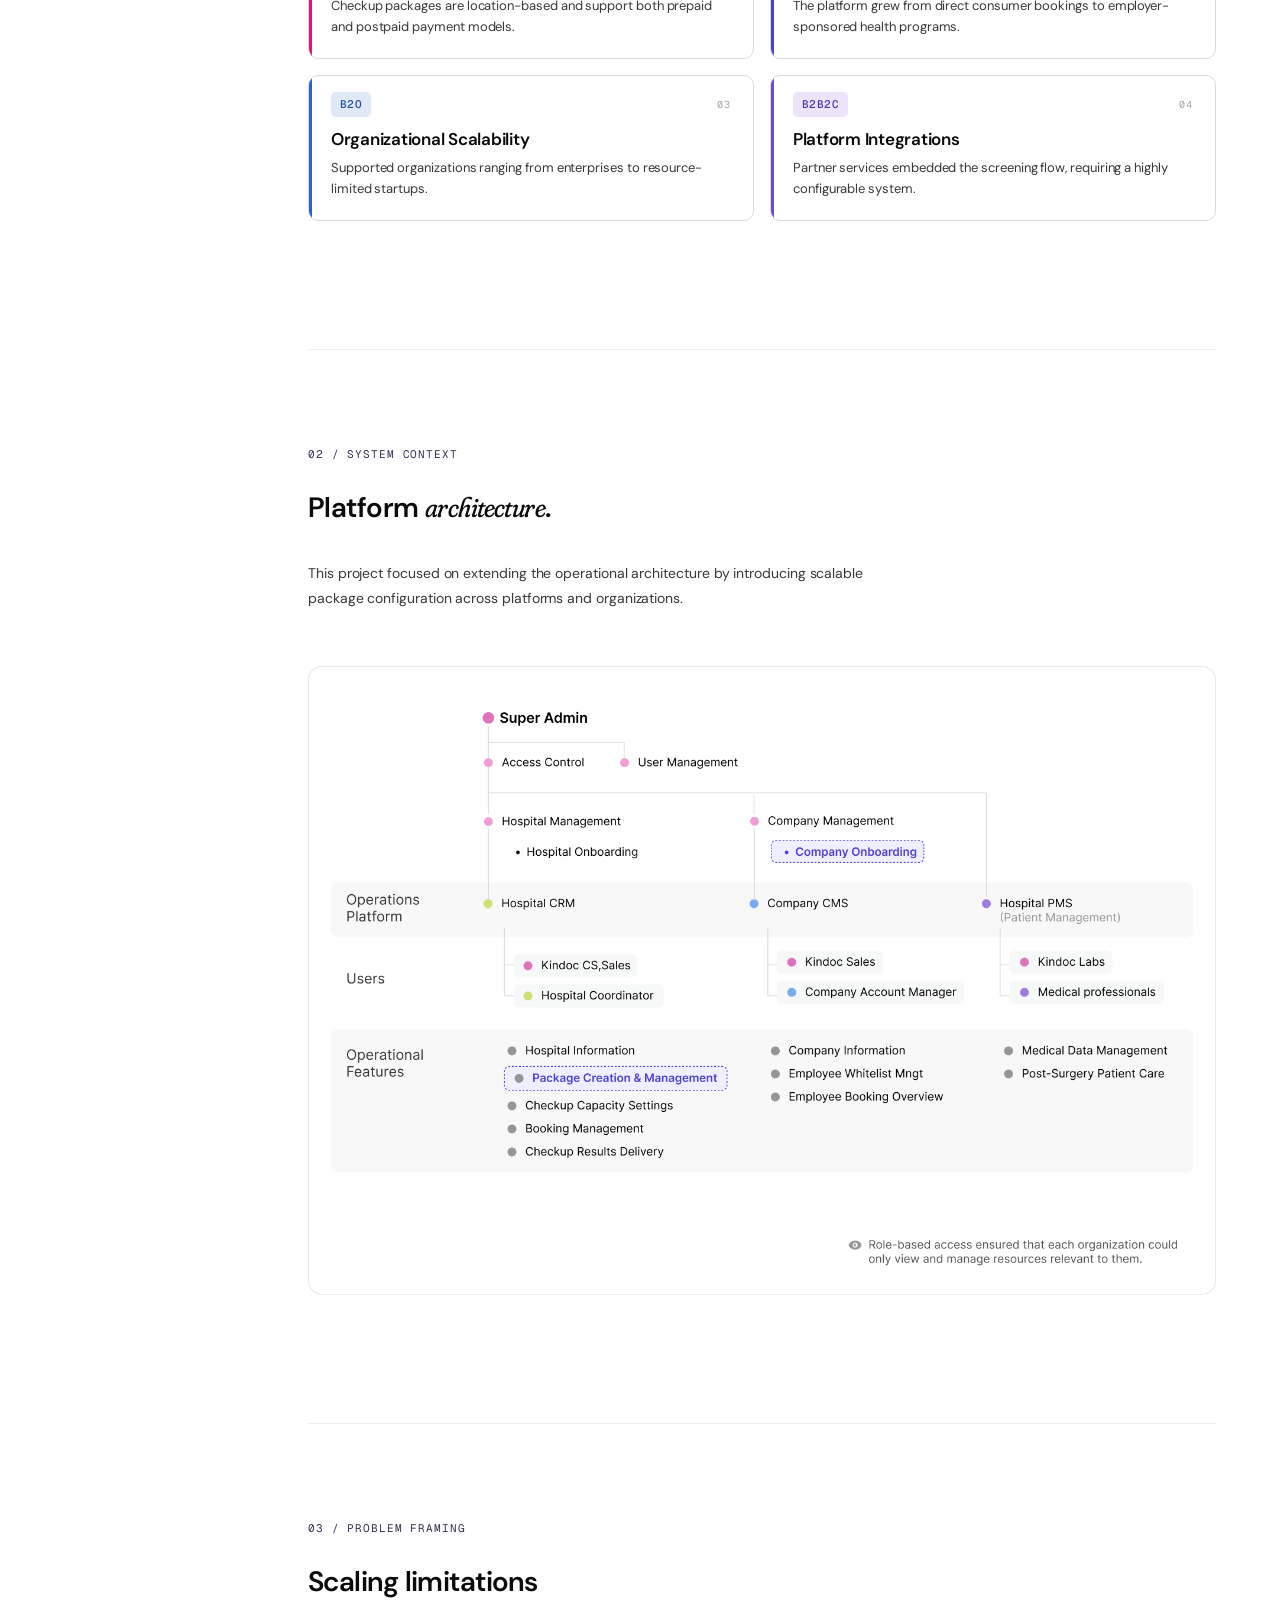
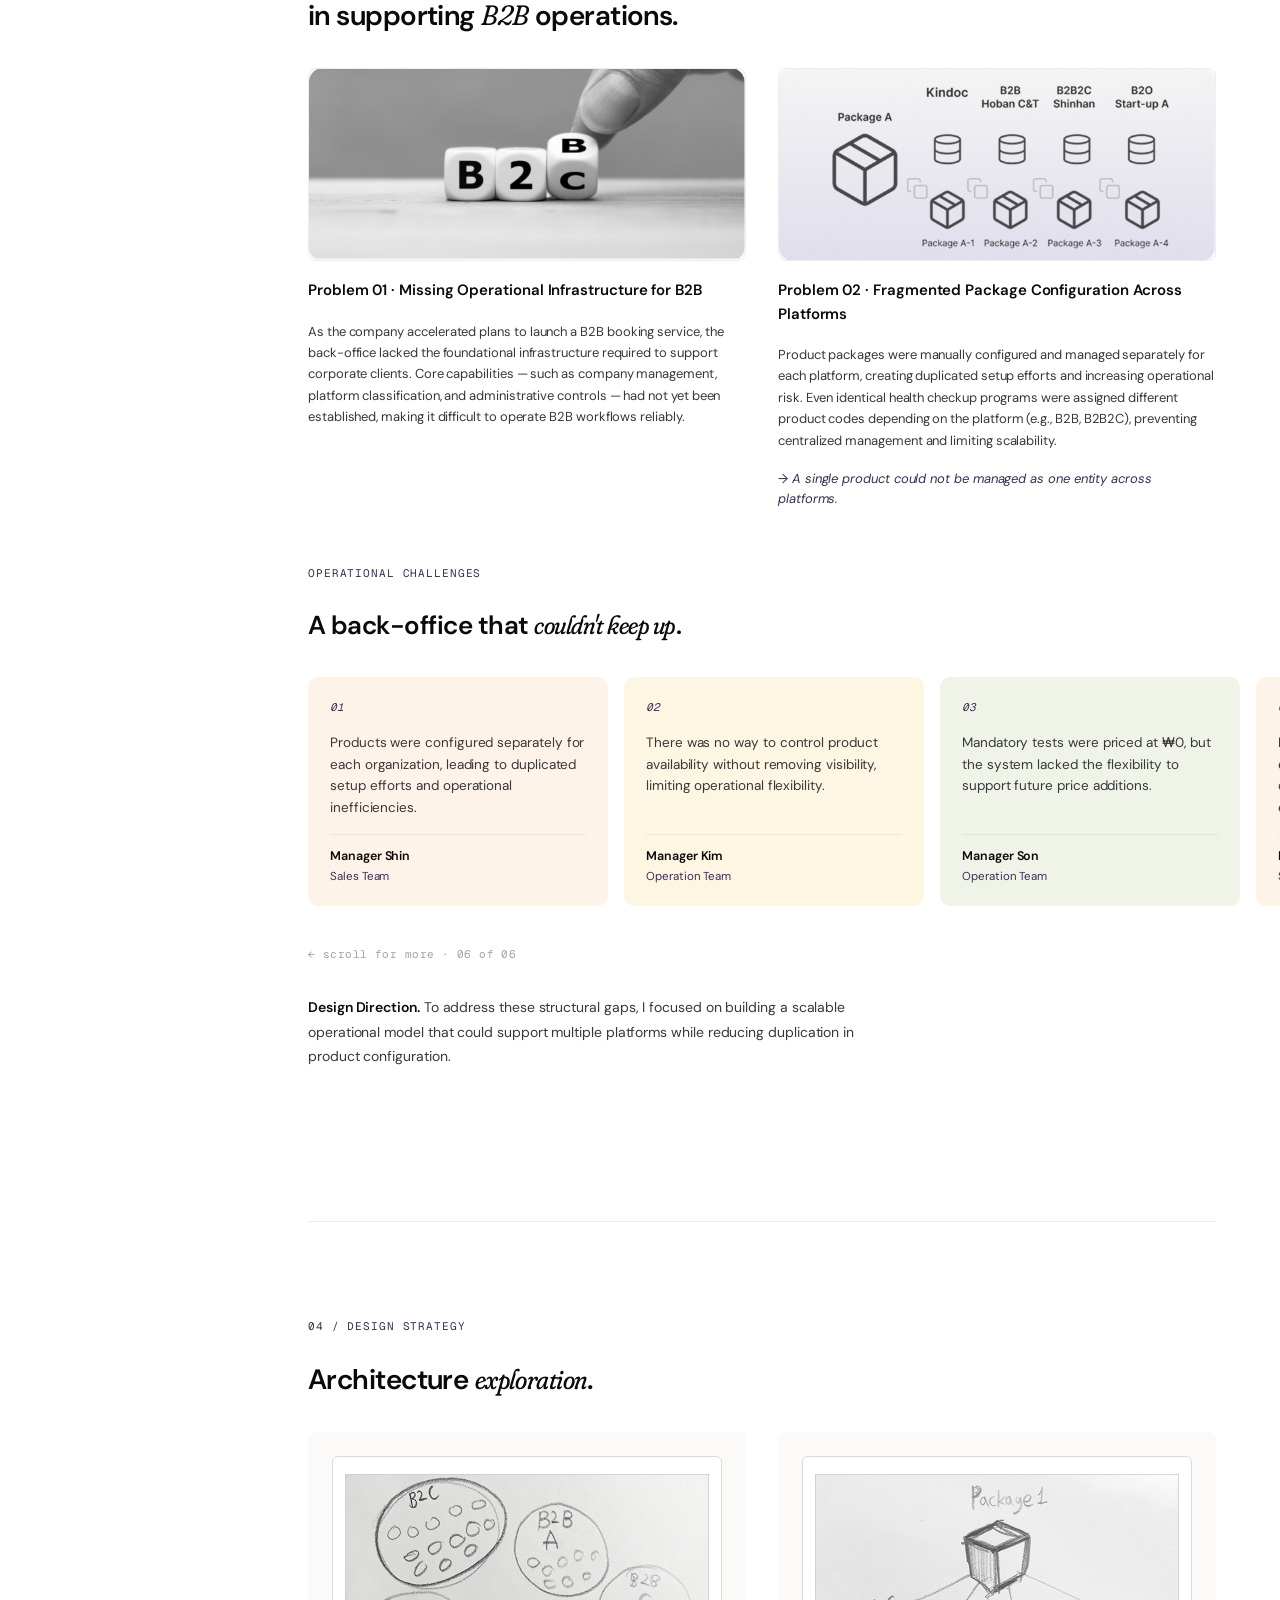
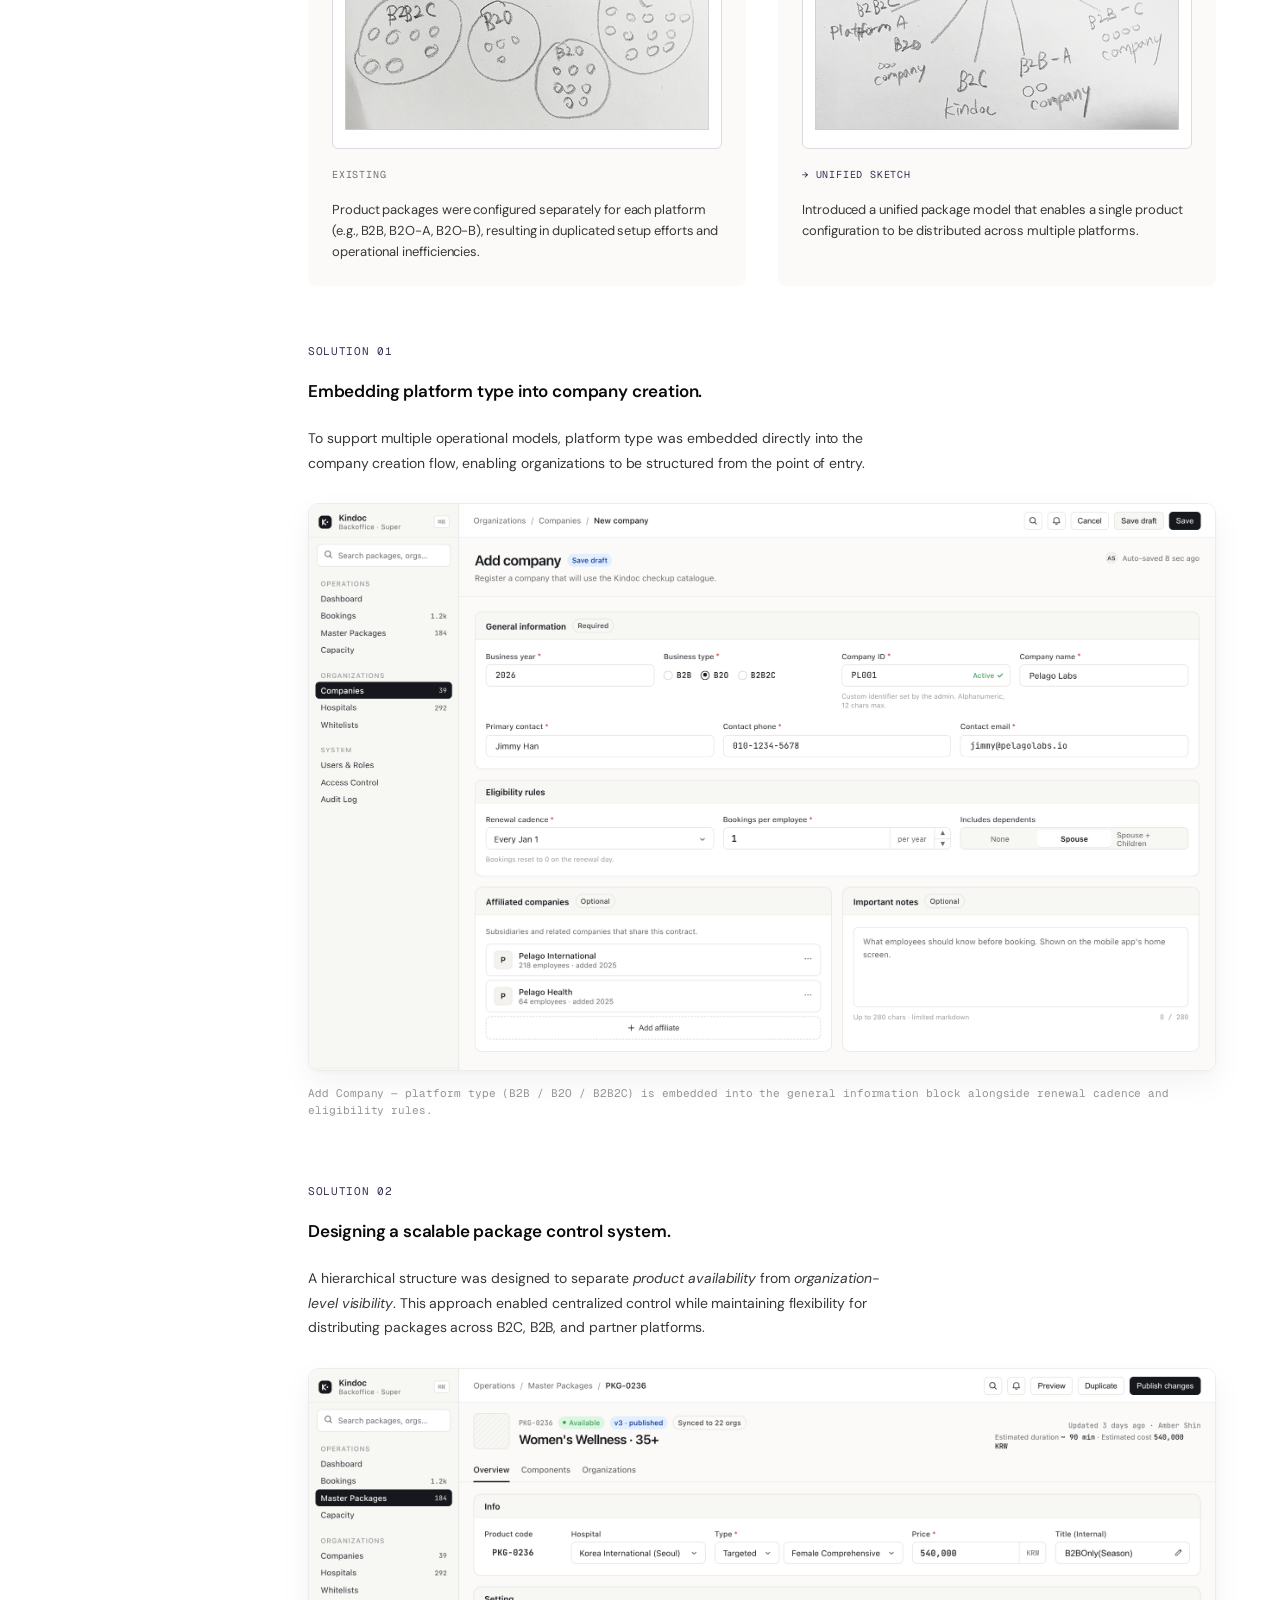
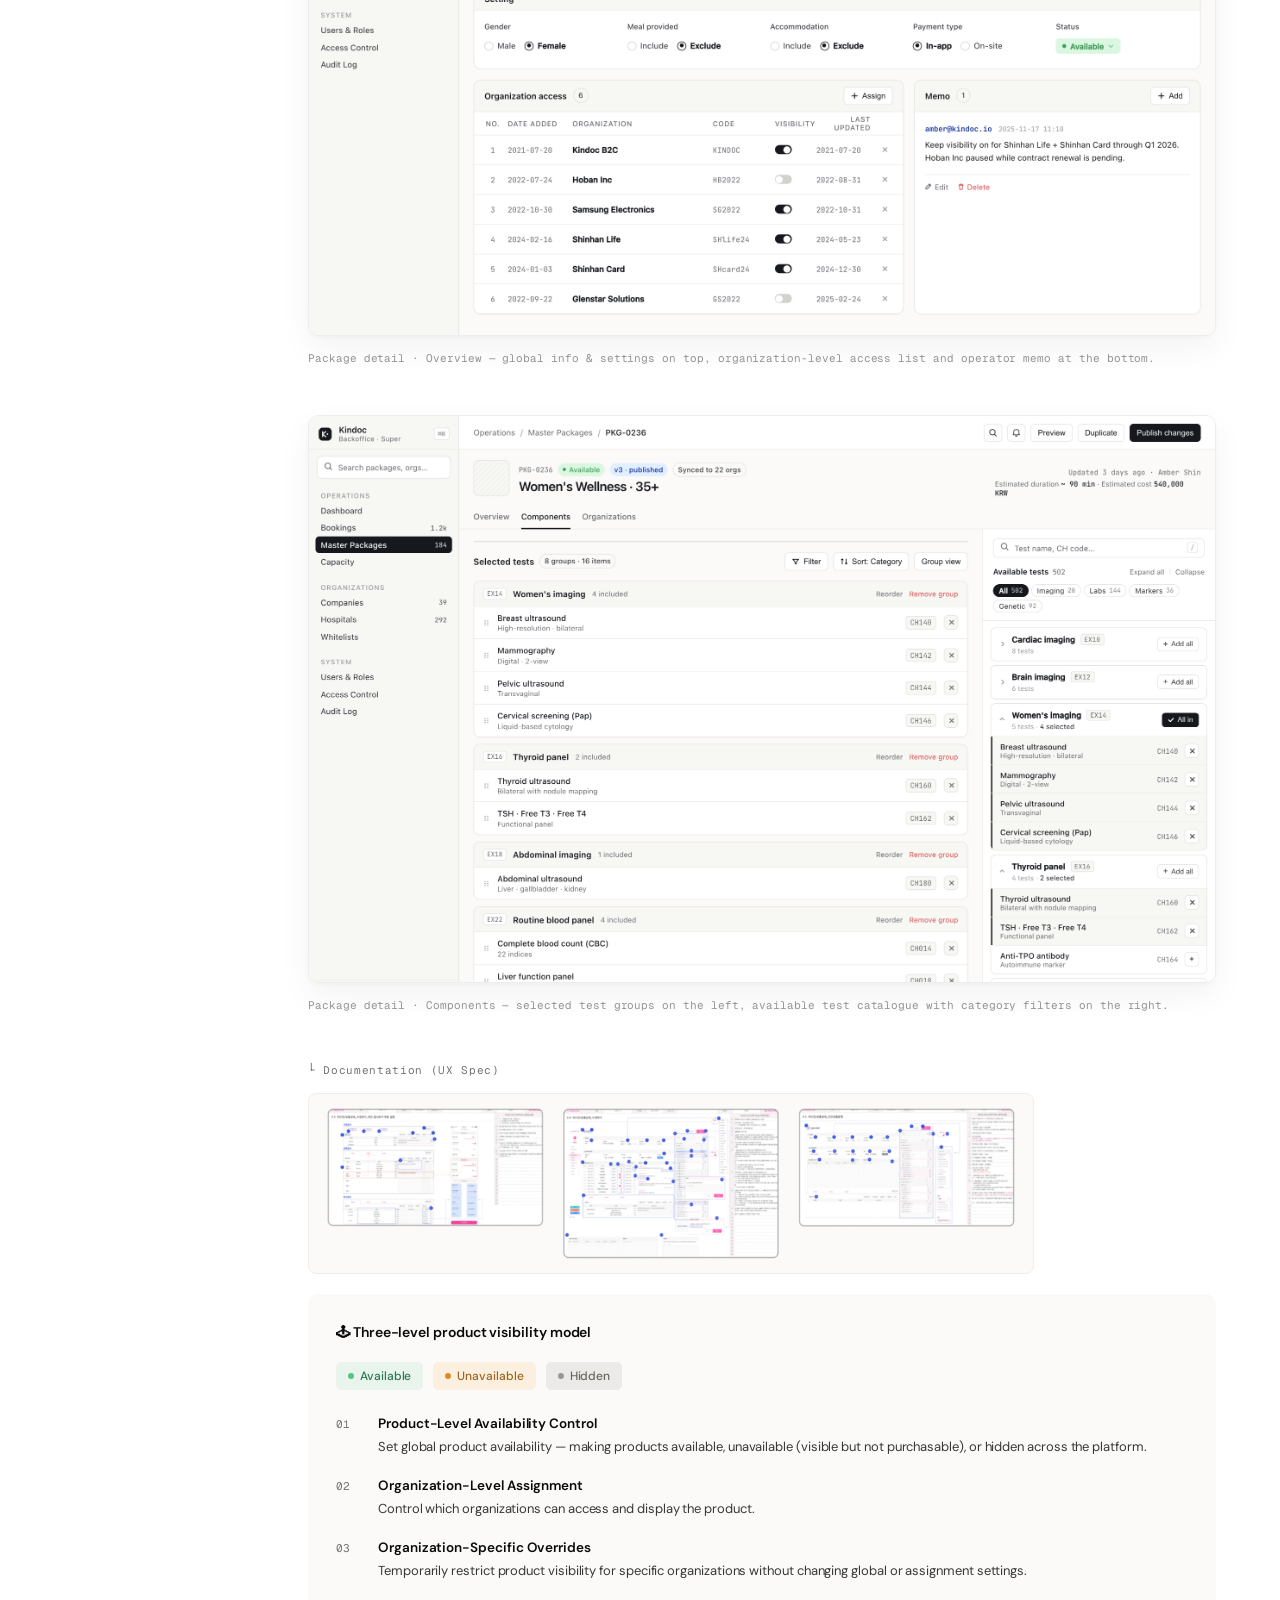
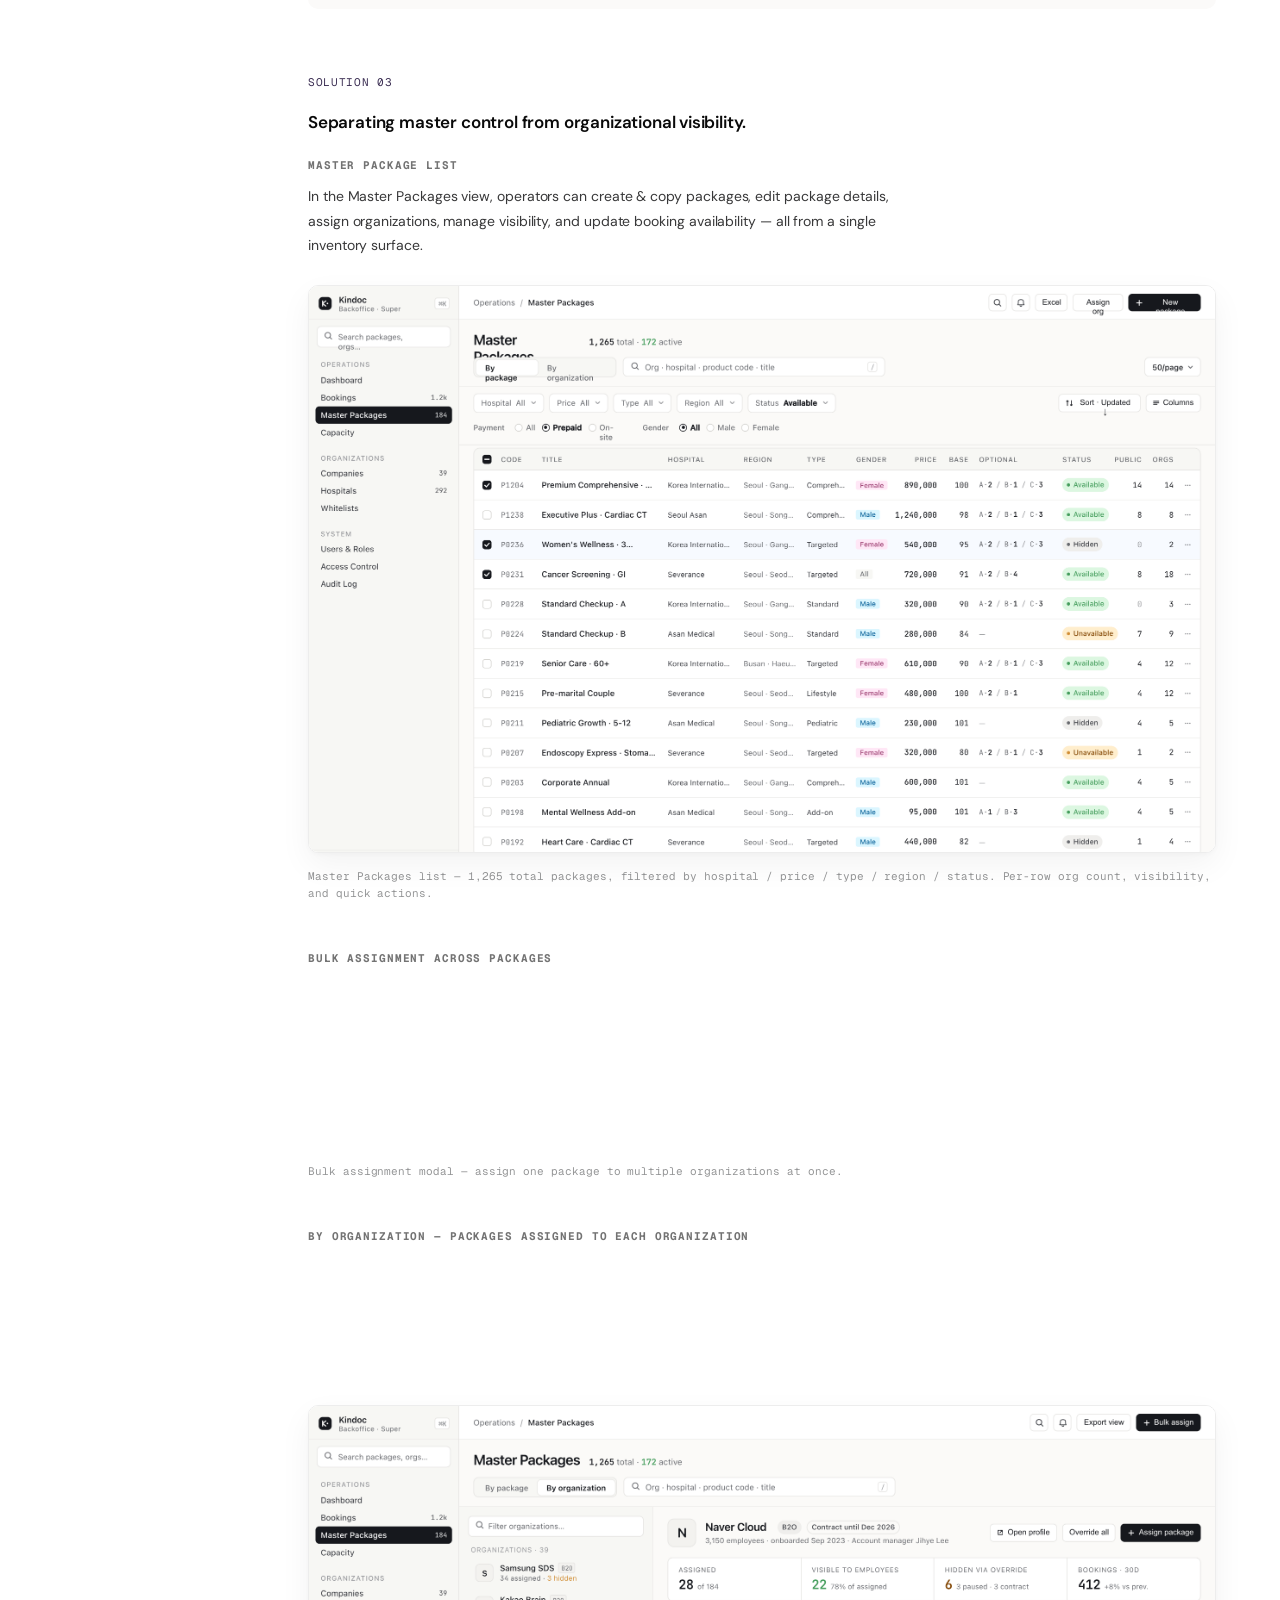
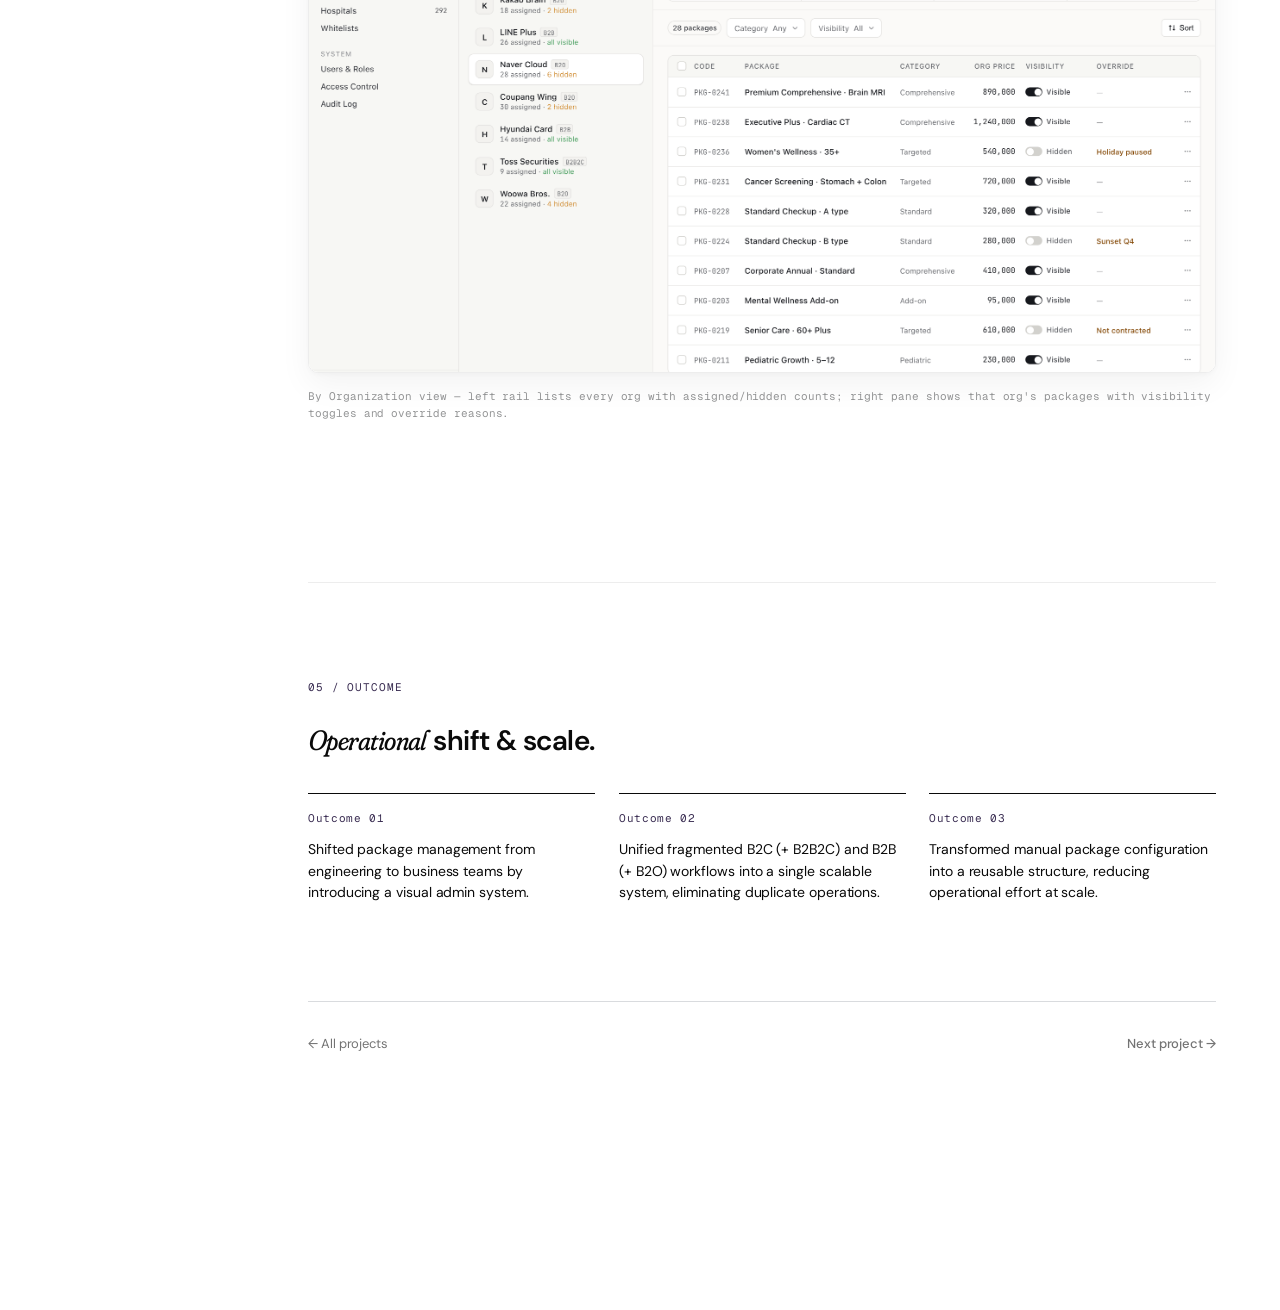
==== commit 0b42b294: "Update work-backoffice.html" ====
--- a/work-backoffice.html
+++ b/work-backoffice.html
@@ -407,9 +407,10 @@
             feature, allowing organizations to be added across packages in one action.
           </p>
 
-          <div class="raw-shot raw-shot--placeholder reveal">[ Modal: bulk assignment across packages — coming soon ]</div>
-          <p class="ui-caption">Bulk assignment modal — placeholder pending final asset.</p>
-
+         <div class="raw-shot reveal">
+  <img src="assets/images/backoffice/bulk_modal.png" alt="Bulk assignment modal across packages" />
+</div>
+<p class="ui-caption">Bulk assignment modal — assign one package to multiple organizations at once.</p>
           <h4 style="font-family: var(--font-mono); font-size: 11px; letter-spacing: 0.08em; text-transform: uppercase; color: var(--muted); margin: 32px 0 10px;">By Organization — packages assigned to each organization</h4>
           <p class="solution__body reveal">
             In the Organization View, admins can monitor and control package visibility directly
--- a/assets/css/case.css
+++ b/assets/css/case.css
@@ -0,0 +1,818 @@
+/* ============================================================
+   CASE STUDY — Kindoc Backoffice
+   Scoped styles for work-backoffice.html
+   ============================================================ */
+
+.case {
+  --case-side: 180px;
+  --case-content: 800px;
+  --case-pad: 56px;
+  background: var(--bg);
+}
+
+/* ===== Layout shell ===== */
+.case-shell {
+  display: grid;
+  grid-template-columns: var(--case-side) minmax(0, 1fr);
+  gap: 64px;
+  padding: 120px var(--gutter) 160px;
+  max-width: 1280px;
+  margin: 0 auto;
+}
+
+/* Side nav */
+.case-nav {
+  position: sticky;
+  top: 100px;
+  align-self: start;
+  display: flex;
+  flex-direction: column;
+  gap: 4px;
+}
+.case-nav__label {
+  font-family: var(--font-mono);
+  font-size: 10px;
+  letter-spacing: 0.1em;
+  text-transform: uppercase;
+  color: var(--muted-3);
+  margin-bottom: 8px;
+}
+.case-nav__link {
+  display: flex;
+  align-items: baseline;
+  padding: 6px 0;
+  font-family: 'DM Sans', var(--font-sans);
+  font-size: 12.5px;
+  color: var(--muted-2);
+  letter-spacing: -0.005em;
+  transition: color 200ms var(--ease), padding 200ms var(--ease);
+  position: relative;
+}
+.case-nav__link::before {
+  content: '';
+  position: absolute;
+  left: -12px;
+  top: 50%;
+  width: 2px;
+  height: 0;
+  background: var(--fg);
+  transform: translateY(-50%);
+  transition: height 280ms var(--ease);
+}
+.case-nav__link:hover { color: var(--fg-2); }
+.case-nav__link.is-current { color: var(--fg); padding-left: 8px; }
+.case-nav__link.is-current::before { height: 14px; left: 0; }
+
+/* Main content column */
+.case-main { min-width: 0; }
+/* Section padding */
+.case-section {
+  padding: 96px 0;
+  border-top: 1px solid var(--line-3);
+  scroll-margin-top: 80px;
+}
+.case-section:first-of-type {
+  border-top: 0;
+  padding-top: 0;
+}
+
+/* ===== Hero / Overview ===== */
+.case-hero__eyebrow { margin-bottom: 28px; }
+.case-hero__title {
+  font-family: 'DM Sans', var(--font-sans);
+  font-weight: 700;
+  font-size: clamp(28px, 3.4vw, 38px);
+  line-height: 1.18;
+  letter-spacing: -0.022em;
+  margin: 0 0 32px;
+  max-width: 22ch;
+  color: var(--fg);
+}
+.case-hero__title em {
+  font-family: var(--font-display);
+  font-weight: 400;
+  font-style: italic;
+  font-variation-settings: "opsz" 144, "SOFT" 100;
+}
+.case-hero__lede {
+  font-family: 'DM Sans', var(--font-sans);
+  font-size: 15px;
+  line-height: 1.7;
+  color: var(--fg-3);
+  letter-spacing: -0.005em;
+  margin: 0 0 48px;
+  max-width: 64ch;
+}
+
+/* Project meta strip */
+.case-meta {
+  display: grid;
+  grid-template-columns: auto auto minmax(0, 1fr);
+  gap: 32px;
+  padding: 22px 0;
+  border-top: 1px solid var(--line-2);
+  border-bottom: 1px solid var(--line-2);
+  margin-bottom: 56px;
+  align-items: start;
+}
+.case-meta__item {
+  display: flex;
+  flex-direction: column;
+  gap: 8px;
+  min-width: 0;
+}
+.case-meta__item--scope {
+  min-width: 0;
+}
+.case-meta__label {
+  font-family: var(--font-mono);
+  font-size: 10px;
+  letter-spacing: 0.1em;
+  text-transform: uppercase;
+  color: var(--accent);
+  font-weight: 500;
+}
+.case-meta__value {
+  font-family: 'DM Sans', var(--font-sans);
+  font-size: 13px;
+  color: var(--fg);
+  font-weight: 500;
+  line-height: 1.4;
+  letter-spacing: -0.005em;
+  display: flex;
+  flex-wrap: wrap;
+  gap: 6px;
+}
+.scope-chip {
+  display: inline-flex;
+  align-items: center;
+  padding: 3px 9px;
+  border: 1px solid var(--line-2);
+  border-radius: 999px;
+  font-family: 'DM Sans', var(--font-sans);
+  font-size: 11.5px;
+  font-weight: 500;
+  color: var(--fg-2);
+  letter-spacing: -0.005em;
+  background: #fff;
+  transition: border-color 200ms var(--ease), color 200ms var(--ease);
+  white-space: nowrap;
+}
+.scope-chip:hover {
+  border-color: var(--accent);
+  color: var(--accent);
+}
+
+/* Cover image */
+.case-cover {
+  position: relative;
+  border-radius: 10px;
+  overflow: hidden;
+  background: var(--bg-soft);
+  margin-bottom: 64px;
+}
+.case-cover img { width: 100%; height: auto; display: block; }
+
+/* ===== Stats ===== */
+.case-stats {
+  display: grid;
+  grid-template-columns: 1fr 1fr;
+  gap: 56px;
+  margin-bottom: 64px;
+}
+.case-stats__col h4 {
+  font-family: 'DM Sans', var(--font-sans);
+  font-weight: 600;
+  font-size: 14px;
+  margin: 0 0 4px;
+  color: var(--fg);
+}
+.case-stats__col .case-stats__sub {
+  font-family: var(--font-mono);
+  font-size: 11px;
+  color: var(--muted);
+  margin-bottom: 18px;
+}
+.case-stats__row {
+  display: flex;
+  gap: 40px;
+  padding-top: 16px;
+  border-top: 1px solid var(--fg);
+}
+.case-stat {
+  display: flex;
+  flex-direction: column;
+  gap: 4px;
+}
+.case-stat__num {
+  font-family: var(--font-display);
+  font-weight: 400;
+  font-size: 38px;
+  line-height: 1;
+  letter-spacing: -0.02em;
+  color: var(--fg);
+}
+.case-stat__num small {
+  font-family: var(--font-mono);
+  font-size: 13px;
+  color: var(--muted);
+  margin-left: 4px;
+  font-weight: 400;
+  letter-spacing: 0.02em;
+}
+.case-stat__label {
+  font-family: var(--font-mono);
+  font-size: 11px;
+  letter-spacing: 0.06em;
+  text-transform: uppercase;
+  color: var(--muted-2);
+}
+
+/* ===== Product Context — card grid ===== */
+.ctx-grid {
+  display: grid;
+  grid-template-columns: repeat(2, 1fr);
+  gap: 16px;
+  margin-bottom: 32px;
+}
+.ctx-card {
+  position: relative;
+  display: flex;
+  flex-direction: column;
+  gap: 10px;
+  padding: 22px 22px 24px;
+  border-radius: 10px;
+  background: #fff;
+  border: 1px solid var(--line-2);
+  overflow: hidden;
+  transition: transform 280ms var(--ease);
+}
+.ctx-card::before {
+  content: '';
+  position: absolute;
+  inset: 0 auto 0 0;
+  width: 3px;
+  background: var(--accent);
+}
+.ctx-card--b2c::before { background: #e31675; }
+.ctx-card--b2b::before { background: #4b41d0; }
+.ctx-card--b2o::before { background: #2864c8; }
+.ctx-card--b2b2c::before { background: #6f4ad0; }
+.ctx-card:hover {
+  transform: translateY(-2px);
+}
+.ctx-card__head {
+  display: flex;
+  align-items: center;
+  justify-content: space-between;
+  margin-bottom: 4px;
+}
+.ctx-card__tag {
+  display: inline-flex;
+  align-items: center;
+  padding: 4px 9px;
+  border-radius: 5px;
+  font-family: var(--font-mono);
+  font-size: 11px;
+  font-weight: 500;
+  letter-spacing: 0.04em;
+}
+.ctx-card--b2c .ctx-card__tag { background: #fce4ee; color: #c91264; }
+.ctx-card--b2b .ctx-card__tag { background: #e6e3fa; color: #3a30b8; }
+.ctx-card--b2o .ctx-card__tag { background: #dfe9f8; color: #1f4d9a; }
+.ctx-card--b2b2c .ctx-card__tag { background: #ebe4fa; color: #4f33ad; }
+.ctx-card__num {
+  font-family: var(--font-mono);
+  font-size: 10px;
+  letter-spacing: 0.08em;
+  color: var(--muted-3);
+}
+.ctx-card__title {
+  font-family: 'DM Sans', var(--font-sans);
+  font-weight: 600;
+  font-size: 17px;
+  letter-spacing: -0.015em;
+  color: var(--fg);
+  line-height: 1.25;
+  margin: 0;
+}
+.ctx-card__body {
+  font-family: 'DM Sans', var(--font-sans);
+  font-size: 13px;
+  line-height: 1.6;
+  color: var(--fg-3);
+  letter-spacing: -0.005em;
+  margin: 0;
+}
+
+/* ===== Section heads (inside case) ===== */
+.case-sect-eyebrow {
+  font-family: var(--font-mono);
+  font-size: 11px;
+  letter-spacing: 0.08em;
+  text-transform: uppercase;
+  color: var(--accent);
+  margin-bottom: 28px;
+}
+.case-sect-title {
+  font-family: 'DM Sans', var(--font-sans);
+  font-weight: 600;
+  font-size: clamp(22px, 2.6vw, 28px);
+  line-height: 1.2;
+  letter-spacing: -0.02em;
+  margin: 0 0 36px;
+  color: var(--fg);
+  max-width: 22ch;
+}
+.case-sect-title em {
+  font-family: var(--font-display);
+  font-weight: 400;
+  font-style: italic;
+  font-variation-settings: "opsz" 144, "SOFT" 100;
+}
+.case-sect-lede {
+  font-family: 'DM Sans', var(--font-sans);
+  font-size: 14px;
+  line-height: 1.75;
+  color: var(--fg-3);
+  letter-spacing: -0.005em;
+  margin: 0 0 56px;
+  max-width: 60ch;
+}
+
+/* ===== Platform Architecture image — edge-to-edge ===== */
+.arch {
+  margin-bottom: 32px;
+  border-radius: 8px;
+  overflow: hidden;
+}
+.arch img {
+  width: 100%;
+  height: auto;
+  display: block;
+}
+
+/* ===== UX Spec wireframe row ===== */
+.uxspec {
+  margin: 28px 0 12px;
+}
+.uxspec__label {
+  font-family: var(--font-mono);
+  font-size: 11px;
+  letter-spacing: 0.06em;
+  color: var(--muted);
+  margin-bottom: 14px;
+  display: block;
+}
+.uxspec__media {
+  background: var(--bg-soft);
+  border: 1px solid var(--line-3);
+  border-radius: 8px;
+  padding: 14px 18px;
+  max-width: 80%;
+}
+.uxspec__media img {
+  width: 100%;
+  height: auto;
+  display: block;
+  border-radius: 4px;
+}
+@media (max-width: 768px) {
+  .uxspec__media { max-width: 100%; padding: 12px; }
+}
+
+/* ===== Problem cards (two-up) ===== */
+.problem-grid {
+  display: grid;
+  grid-template-columns: 1fr 1fr;
+  gap: 32px;
+  margin-bottom: 32px;
+}
+.problem-card {
+  display: flex;
+  flex-direction: column;
+  gap: 18px;
+}
+.problem-card__media {
+  width: 100%;
+  aspect-ratio: 698 / 308;
+  border-radius: 8px;
+  overflow: hidden;
+  background: var(--bg-soft);
+  border: 1px solid var(--line-3);
+}
+.problem-card__media img {
+  width: 100%;
+  height: 100%;
+  object-fit: cover;
+  display: block;
+}
+.problem-card__title {
+  font-family: 'DM Sans', var(--font-sans);
+  font-weight: 600;
+  font-size: 15px;
+  letter-spacing: -0.005em;
+  color: var(--fg);
+  margin: 0;
+}
+.problem-card__body {
+  font-family: 'DM Sans', var(--font-sans);
+  font-size: 13px;
+  line-height: 1.65;
+  color: var(--fg-3);
+  letter-spacing: -0.005em;
+  margin: 0;
+}
+.problem-card__note {
+  font-family: 'DM Sans', var(--font-sans);
+  font-style: italic;
+  font-size: 13px;
+  color: var(--accent);
+  margin: 0;
+}
+
+/* ===== Operational Challenges — horizontal scroll ===== */
+.challenges-wrap {
+  /* Align LEFT edge with main content, bleed RIGHT edge to viewport */
+  margin-left: 0;
+  margin-right: calc(-1 * max(var(--gutter), (100vw - 1280px) / 2 + var(--gutter)));
+  padding: 0 0 8px;
+  overflow-x: auto;
+  overflow-y: visible;
+  scrollbar-width: none;
+  -webkit-overflow-scrolling: touch;
+  scroll-snap-type: x mandatory;
+  margin-bottom: 32px;
+}
+.challenges-wrap::-webkit-scrollbar { display: none; }
+.challenges {
+  display: flex;
+  gap: 16px;
+  width: max-content;
+}
+.challenge {
+  flex: 0 0 300px;
+  scroll-snap-align: start;
+  display: flex;
+  flex-direction: column;
+  gap: 12px;
+  padding: 22px 22px 20px;
+  background: #fef3e8;
+  border-radius: 10px;
+  font-family: 'DM Sans', var(--font-sans);
+  position: relative;
+}
+.challenge:nth-child(2) { background: #fdf6e3; }
+.challenge:nth-child(3) { background: #f0f4e8; }
+.challenge:nth-child(4) { background: #fef3e8; }
+.challenge:nth-child(5) { background: #fdf6e3; }
+.challenge:nth-child(6) { background: #f0f4e8; }
+.challenge__num {
+  font-family: var(--font-mono);
+  font-size: 11px;
+  font-style: italic;
+  letter-spacing: 0.04em;
+  color: var(--accent);
+}
+.challenge__body {
+  font-family: 'DM Sans', var(--font-sans);
+  font-size: 13.5px;
+  font-weight: 400;
+  font-style: normal;
+  line-height: 1.6;
+  color: var(--fg-3);
+  letter-spacing: -0.005em;
+  margin: 4px 0 0;
+  flex: 1;
+}
+.challenge__by {
+  display: flex;
+  flex-direction: column;
+  gap: 1px;
+  padding-top: 12px;
+  margin-top: 4px;
+  border-top: 1px solid rgba(0,0,0,0.06);
+}
+.challenge__name {
+  font-size: 12.5px;
+  font-weight: 600;
+  color: var(--fg);
+  letter-spacing: -0.005em;
+}
+.challenge__team {
+  font-size: 11.5px;
+  color: var(--accent);
+  letter-spacing: -0.005em;
+}
+.challenges-hint {
+  font-family: var(--font-mono);
+  font-size: 11px;
+  color: var(--muted-3);
+  letter-spacing: 0.04em;
+  margin: 0 0 28px;
+}
+
+/* ===== Architecture exploration: existing vs unified ===== */
+.explore {
+  display: grid;
+  grid-template-columns: 1fr 1fr;
+  gap: 32px;
+  margin-bottom: 32px;
+}
+.explore__card {
+  background: var(--bg-soft);
+  border-radius: 8px;
+  padding: 24px;
+  display: flex;
+  flex-direction: column;
+  gap: 18px;
+}
+.explore__sketch {
+  aspect-ratio: 4 / 3;
+  border-radius: 6px;
+  background: #fff;
+  border: 1px solid var(--line-2);
+  overflow: hidden;
+  display: grid;
+  place-items: center;
+  color: var(--muted-2);
+  font-family: var(--font-mono);
+  font-size: 11px;
+  padding: 12px;
+}
+.explore__sketch img {
+  max-width: 100%;
+  max-height: 100%;
+  width: auto;
+  height: auto;
+  object-fit: contain;
+}
+.explore__label {
+  font-family: var(--font-mono);
+  font-size: 10px;
+  letter-spacing: 0.08em;
+  text-transform: uppercase;
+  color: var(--muted);
+}
+.explore__label.is-unified { color: var(--accent); }
+.explore__title {
+  font-family: 'DM Sans', var(--font-sans);
+  font-weight: 600;
+  font-size: 14px;
+  color: var(--fg);
+  margin: 0;
+}
+.explore__body {
+  font-family: 'DM Sans', var(--font-sans);
+  font-size: 13px;
+  line-height: 1.6;
+  color: var(--fg-3);
+  margin: 0;
+}
+
+/* ===== Solution block ===== */
+.solution {
+  margin-bottom: 64px;
+}
+.solution__head {
+  display: flex;
+  align-items: baseline;
+  gap: 12px;
+  margin-bottom: 20px;
+}
+.solution__num {
+  font-family: var(--font-mono);
+  font-size: 11px;
+  letter-spacing: 0.06em;
+  text-transform: uppercase;
+  color: var(--accent);
+}
+.solution__title {
+  font-family: 'DM Sans', var(--font-sans);
+  font-weight: 600;
+  font-size: 17px;
+  letter-spacing: -0.01em;
+  color: var(--fg);
+  line-height: 1.3;
+  margin: 0 0 24px;
+}
+.solution__body {
+  font-family: 'DM Sans', var(--font-sans);
+  font-size: 14px;
+  line-height: 1.75;
+  color: var(--fg-3);
+  letter-spacing: -0.005em;
+  margin: 0 0 28px;
+  max-width: 60ch;
+}
+
+/* ===== UI screenshot — clean (no browser chrome) ===== */
+.ui-frame {
+  border-radius: 10px;
+  overflow: hidden;
+  box-shadow: 0 12px 32px rgba(0,0,0,0.05), 0 2px 6px rgba(0,0,0,0.03);
+  border: 1px solid var(--line-3);
+  margin: 28px 0 14px;
+  background: #fff;
+}
+.ui-frame__body {
+  background: #fff;
+  display: block;
+  position: relative;
+  aspect-ratio: 16 / 10;
+  overflow: hidden;
+}
+.ui-frame__body img {
+  width: 100%;
+  height: 100%;
+  object-fit: cover;
+  object-position: top center;
+  display: block;
+}
+.ui-frame--auto .ui-frame__body { aspect-ratio: auto; }
+.ui-frame--auto .ui-frame__body img { height: auto; object-fit: contain; }
+.ui-caption {
+  font-family: var(--font-mono);
+  font-size: 11px;
+  color: var(--muted-2);
+  letter-spacing: -0.005em;
+  margin: 12px 0 48px;
+}
+
+/* Raw screenshot (no browser frame) — for detail crops */
+.raw-shot {
+  border: 1px solid var(--line-3);
+  border-radius: 6px;
+  overflow: hidden;
+  background: var(--bg-soft);
+  margin: 16px 0 8px;
+}
+.raw-shot img { width: 100%; height: auto; display: block; }
+.raw-shot--placeholder {
+  aspect-ratio: 16 / 9;
+  display: grid;
+  place-items: center;
+  font-family: var(--font-mono);
+  font-size: 11px;
+  color: var(--muted-2);
+  letter-spacing: 0.04em;
+}
+
+/* 3-Level visibility model */
+.levels {
+  background: var(--bg-soft);
+  border-radius: 10px;
+  padding: 28px;
+  margin: 20px 0 28px;
+}
+.levels__title {
+  font-family: 'DM Sans', var(--font-sans);
+  font-weight: 600;
+  font-size: 14px;
+  margin: 0 0 18px;
+  display: flex;
+  align-items: baseline;
+  gap: 8px;
+}
+.levels__pills {
+  display: flex;
+  flex-wrap: wrap;
+  gap: 10px;
+  margin-bottom: 24px;
+}
+.level-pill {
+  font-family: 'DM Sans', var(--font-sans);
+  font-size: 12px;
+  font-weight: 500;
+  padding: 5px 12px;
+  border-radius: 5px;
+  display: inline-flex;
+  align-items: center;
+  gap: 6px;
+}
+.level-pill::before {
+  content: '';
+  width: 6px; height: 6px; border-radius: 50%;
+}
+.level-pill--avail { background: #e8f4ec; color: #2a7a4e; }
+.level-pill--avail::before { background: #56c283; }
+.level-pill--unavail { background: #fbf0e0; color: #a06420; }
+.level-pill--unavail::before { background: #d88e2e; }
+.level-pill--hidden { background: #ebeae8; color: #6a665e; }
+.level-pill--hidden::before { background: #9a9690; }
+.levels__list { display: grid; gap: 18px; }
+.levels__item {
+  display: grid;
+  grid-template-columns: 28px 1fr;
+  gap: 14px;
+  align-items: baseline;
+}
+.levels__item-num {
+  font-family: var(--font-mono);
+  font-size: 11px;
+  color: var(--muted);
+  letter-spacing: 0.04em;
+}
+.levels__item-body strong {
+  display: block;
+  font-family: 'DM Sans', var(--font-sans);
+  font-weight: 600;
+  font-size: 13.5px;
+  color: var(--fg);
+  letter-spacing: -0.005em;
+  margin-bottom: 2px;
+}
+.levels__item-body p {
+  font-family: 'DM Sans', var(--font-sans);
+  font-size: 13px;
+  color: var(--fg-3);
+  line-height: 1.6;
+  margin: 0;
+}
+
+/* ===== Outcome ===== */
+.outcome-list {
+  display: grid;
+  grid-template-columns: repeat(3, 1fr);
+  gap: 24px;
+}
+.outcome {
+  padding-top: 16px;
+  border-top: 1px solid var(--fg);
+  display: flex;
+  flex-direction: column;
+  gap: 12px;
+}
+.outcome__num {
+  font-family: var(--font-mono);
+  font-size: 11px;
+  letter-spacing: 0.06em;
+  color: var(--accent);
+}
+.outcome__body {
+  font-family: 'DM Sans', var(--font-sans);
+  font-size: 14px;
+  line-height: 1.55;
+  color: var(--fg);
+  letter-spacing: -0.005em;
+  margin: 0;
+}
+
+/* ===== Footer nav (next / all projects) ===== */
+.case-footnav {
+  display: flex;
+  justify-content: space-between;
+  align-items: center;
+  margin-top: 96px;
+  padding-top: 32px;
+  border-top: 1px solid var(--line-2);
+  font-family: 'DM Sans', var(--font-sans);
+  font-size: 13px;
+}
+.case-footnav a {
+  color: var(--muted);
+  transition: color 200ms var(--ease);
+}
+.case-footnav a:hover { color: var(--fg); }
+.case-footnav__next {
+  color: var(--fg);
+  font-weight: 500;
+}
+
+/* ===== Responsive ===== */
+@media (max-width: 1024px) {
+  .case-shell { grid-template-columns: 1fr; gap: 32px; padding-top: 96px; }
+  .case-nav {
+    position: relative; top: 0;
+    flex-direction: row;
+    overflow-x: auto;
+    border-bottom: 1px solid var(--line-3);
+    padding-bottom: 12px;
+    gap: 14px;
+    scrollbar-width: none;
+  }
+  .case-nav::-webkit-scrollbar { display: none; }
+  .case-nav__label { display: none; }
+  .case-nav__link { padding: 6px 0; white-space: nowrap; }
+  .case-nav__link::before, .case-nav__link.is-current::before { display: none; }
+  .case-nav__link.is-current { padding-left: 0; }
+  .case-meta { grid-template-columns: auto 1fr; gap: 28px; }
+  .case-meta__item--scope { grid-column: 1 / -1; padding-top: 16px; border-top: 1px solid var(--line-3); }
+  .case-stats { grid-template-columns: 1fr; gap: 32px; }
+  .problem-grid, .explore { gap: 24px; }
+  .outcome-list { grid-template-columns: 1fr; gap: 28px; }
+  .challenges { gap: 12px; }
+  .challenge { flex: 0 0 280px; }
+}
+@media (max-width: 760px) {
+  .problem-grid, .explore { grid-template-columns: 1fr; gap: 28px; }
+}
+@media (max-width: 640px) {
+  .case-shell { padding-left: var(--gutter); padding-right: var(--gutter); }
+  .case-meta { grid-template-columns: 1fr; gap: 20px; }
+  .case-meta__item--scope { padding-top: 16px; }
+  .ctx-grid { grid-template-columns: 1fr; gap: 10px; }
+  .challenges { gap: 12px; }
+  .challenge { flex: 0 0 270px; }
+  .case-stat__num { font-size: 32px; }
+}
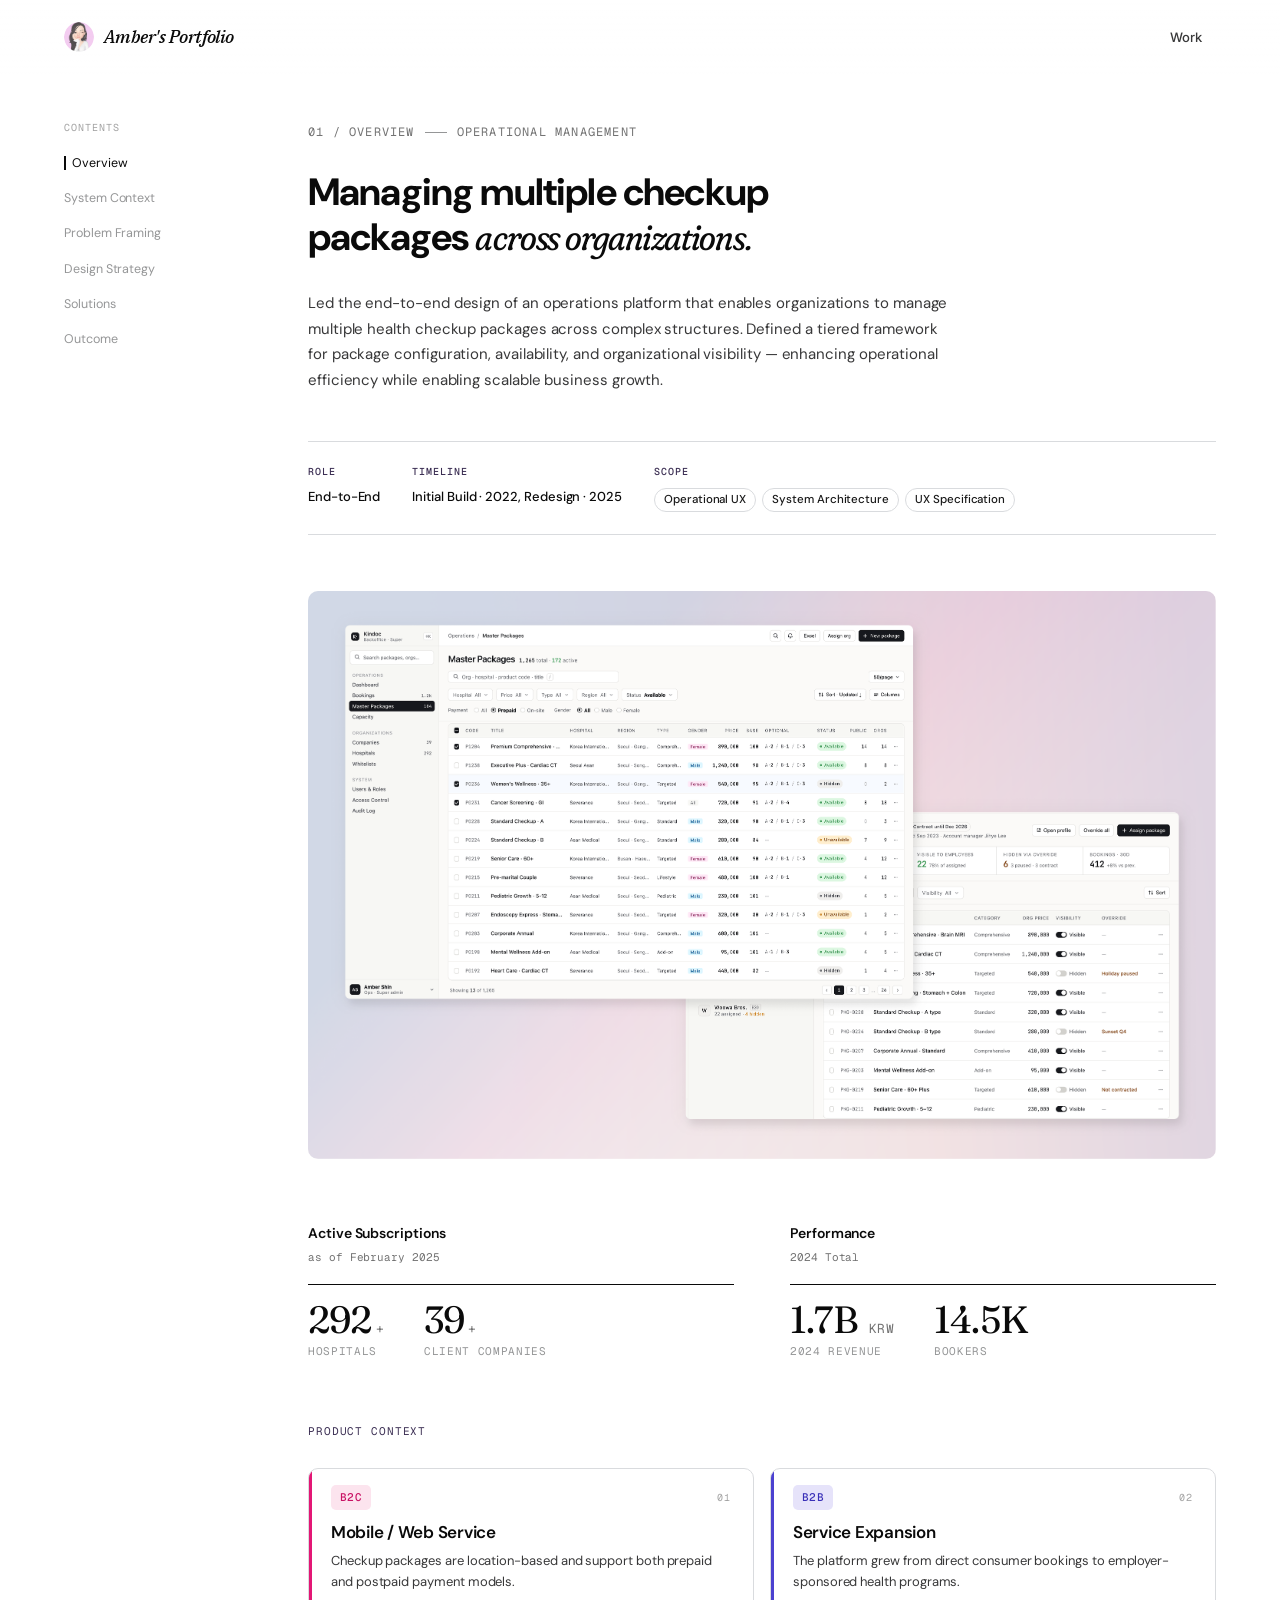
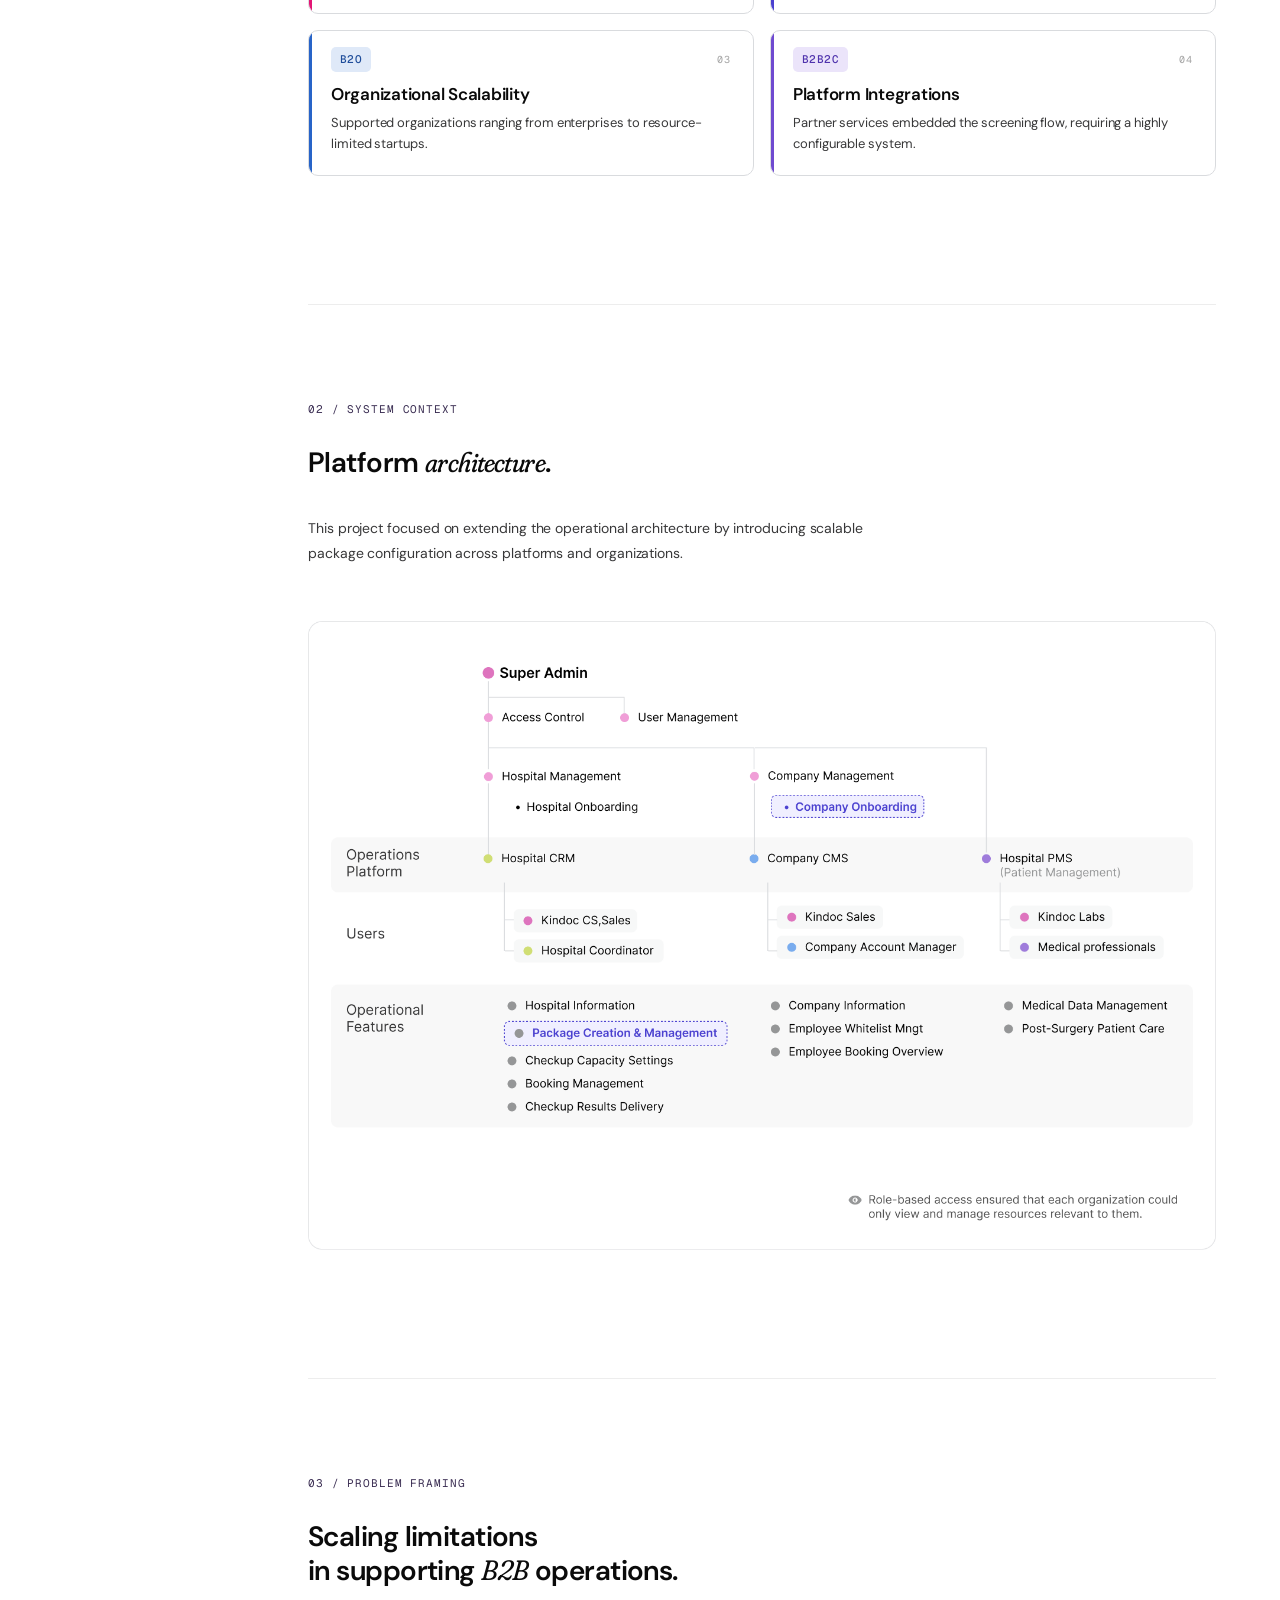
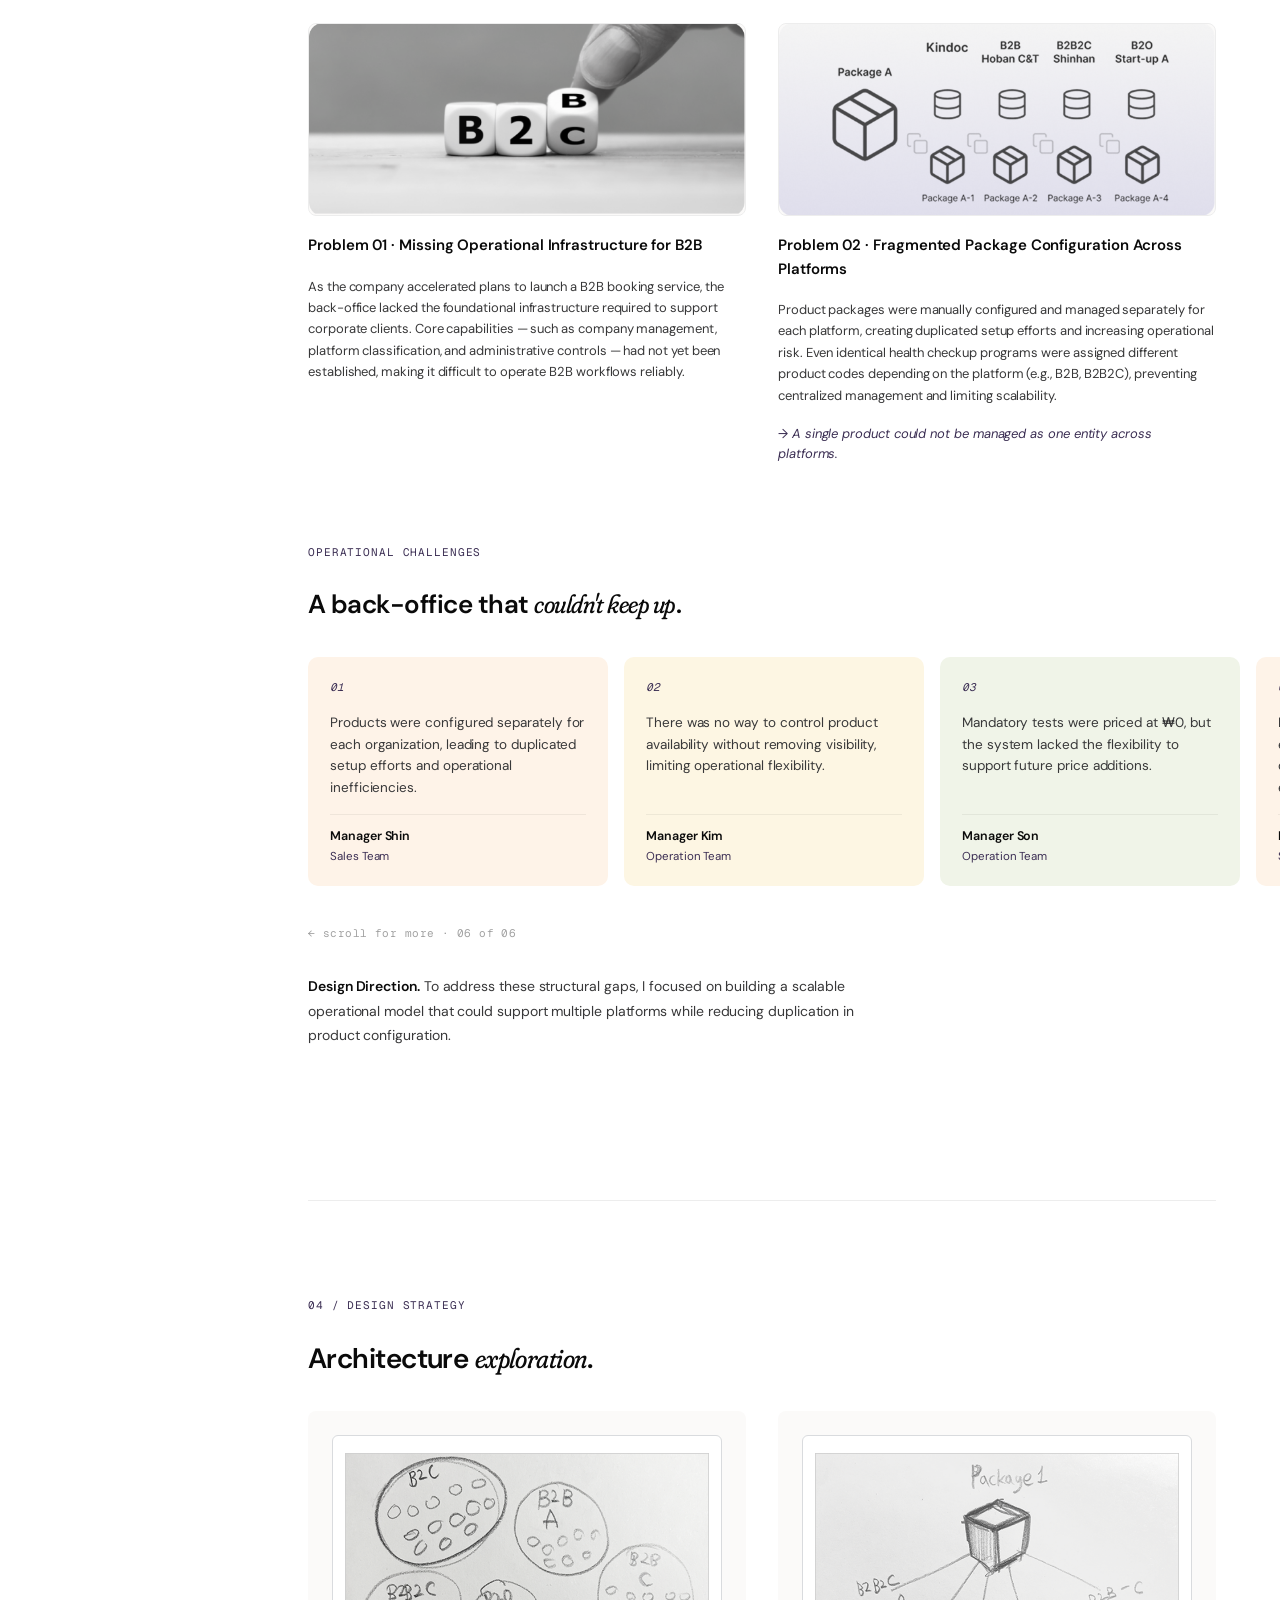
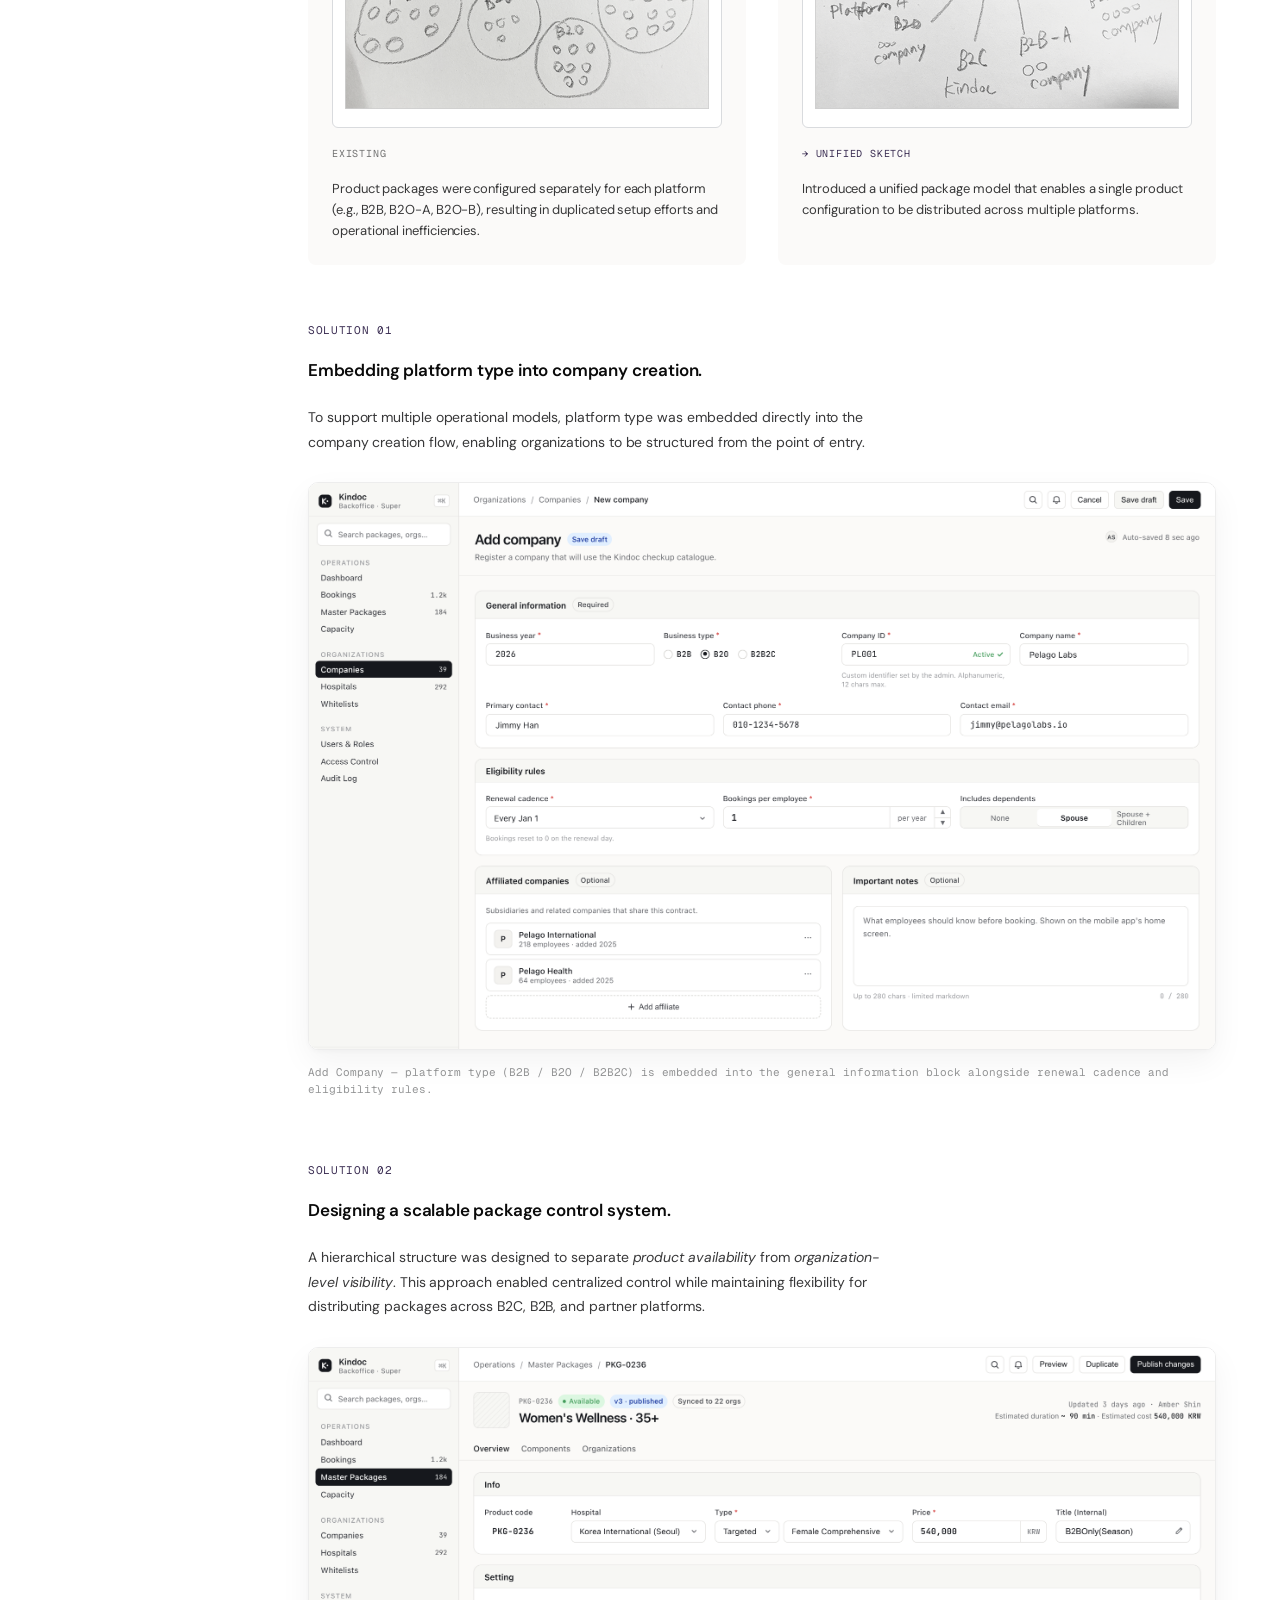
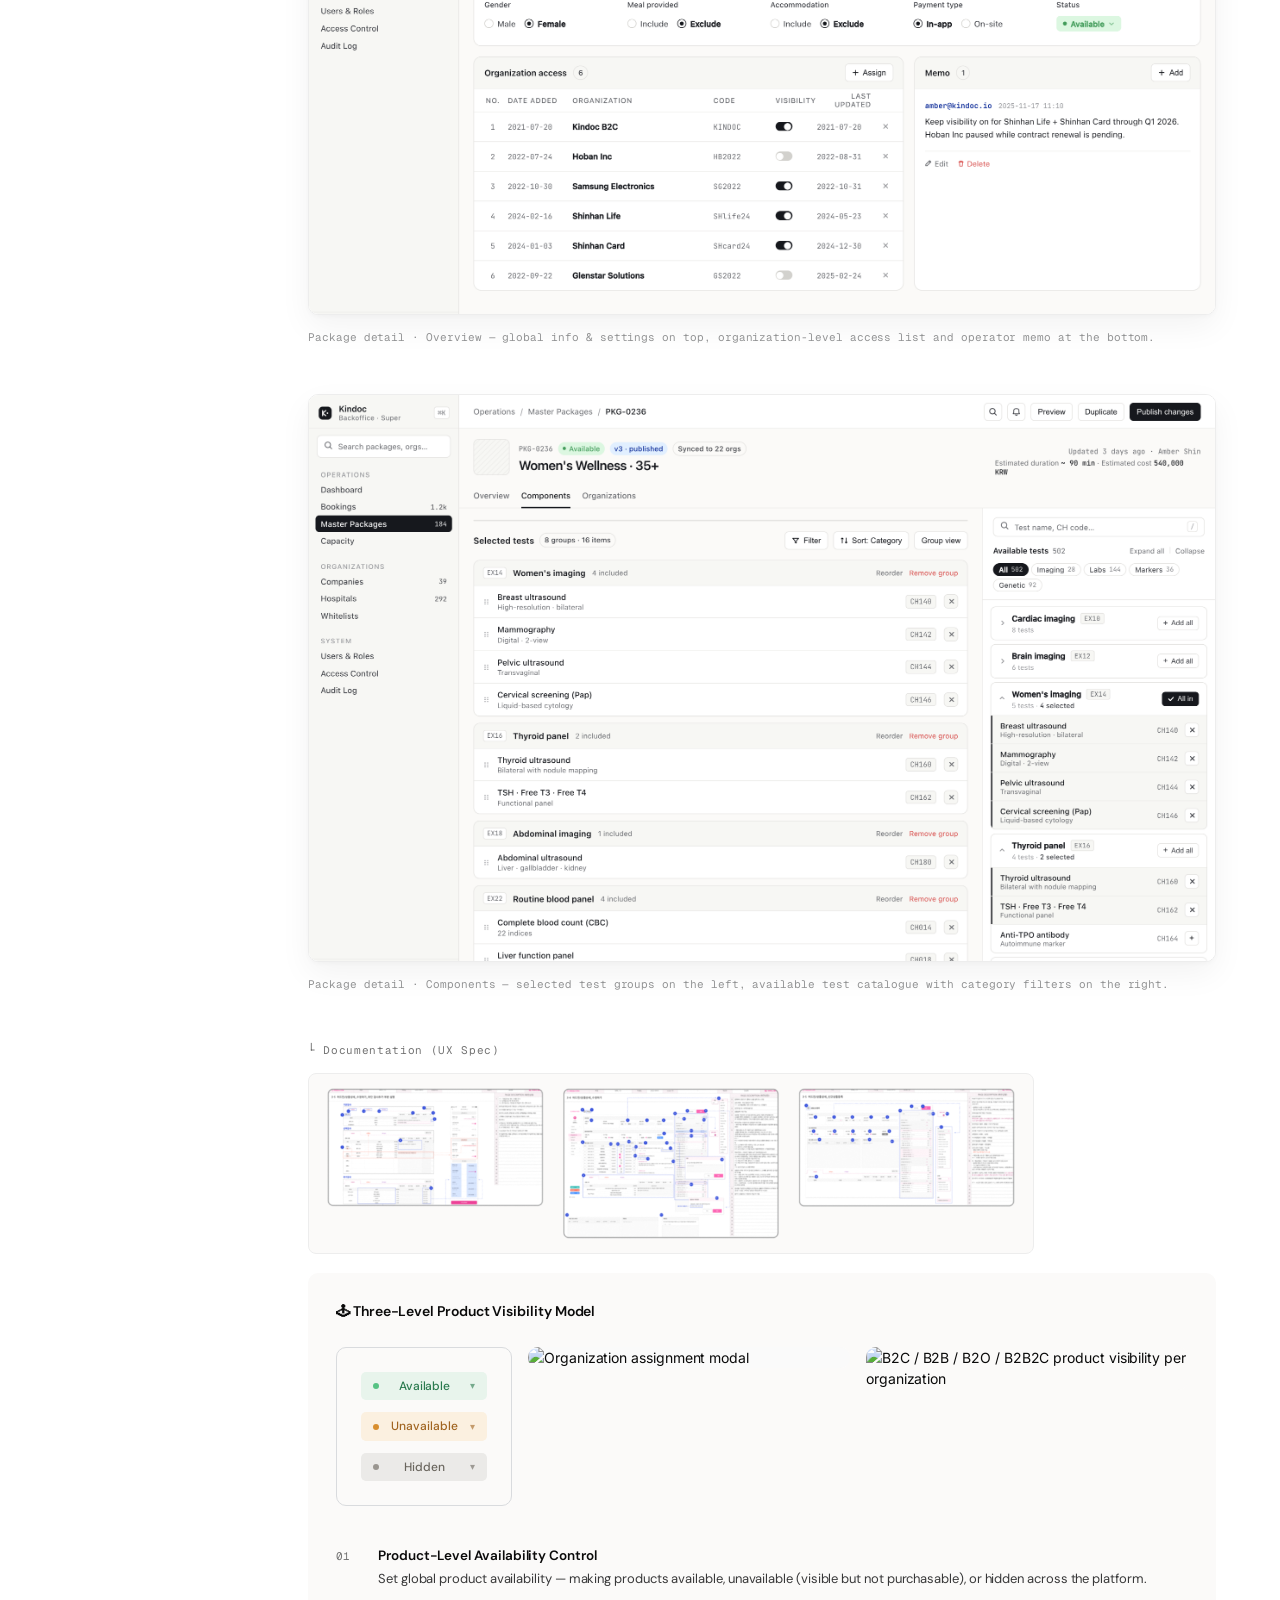
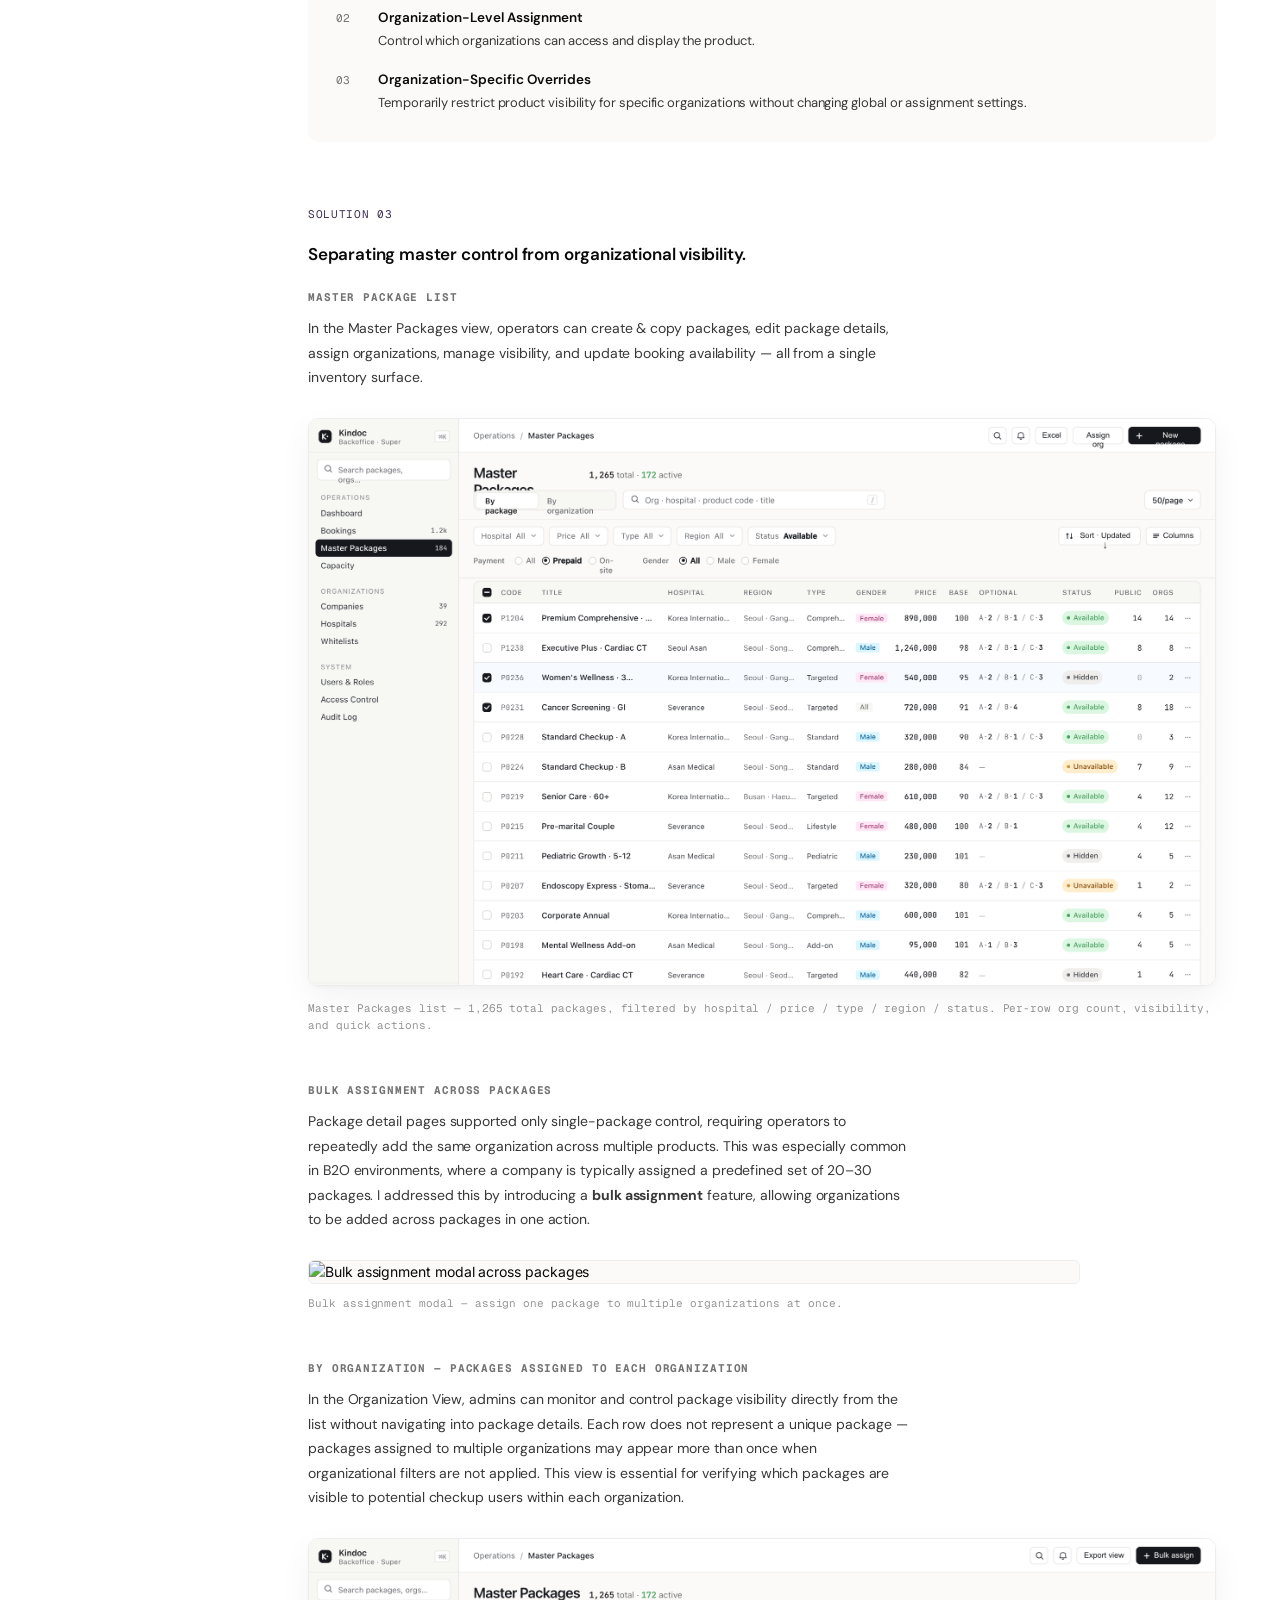
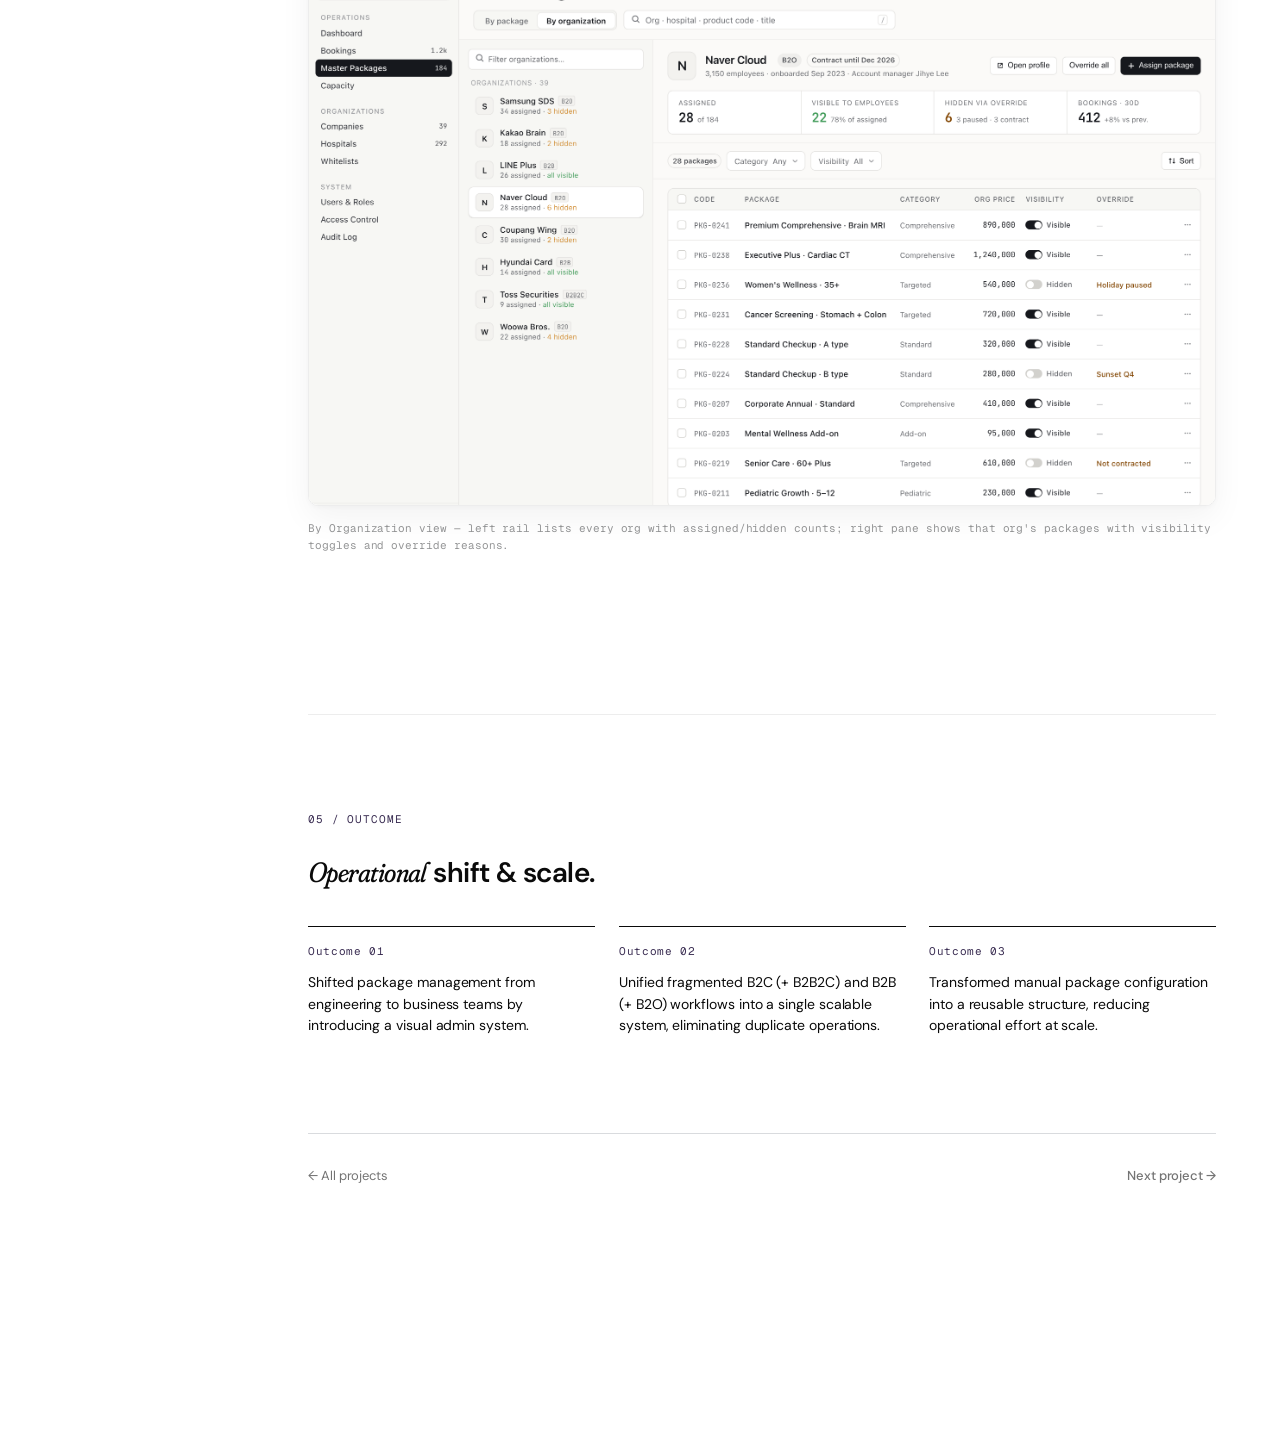
==== commit b7d28d08: "restore work-backoffice.html" ====
--- a/work-backoffice.html
+++ b/work-backoffice.html
@@ -32,7 +32,7 @@
       <a href="#system" class="case-nav__link" data-toc-link>System Context</a>
       <a href="#problem" class="case-nav__link" data-toc-link>Problem Framing</a>
       <a href="#strategy" class="case-nav__link" data-toc-link>Design Strategy</a>
-      <a href="#final" class="case-nav__link" data-toc-link>Final Design</a>
+      <a href="#solutions" class="case-nav__link" data-toc-link>Solutions</a>
       <a href="#outcome" class="case-nav__link" data-toc-link>Outcome</a>
     </aside>
 
@@ -45,14 +45,13 @@
           <span>01 / Overview</span><span class="dash"></span><span>Operational Management</span>
         </div>
         <h1 class="case-hero__title reveal" data-delay="1">
-          Managing multiple checkup packages<br />
+          Managing multiple checkup packages
           <em>across organizations.</em>
         </h1>
         <p class="case-hero__lede reveal" data-delay="2">
-          Led the end-to-end design of an operations platform that enables organizations to
-          manage multiple health checkup packages across complex structures. Defined a tiered
-          framework for package configuration, availability, and organizational visibility —
-          enhancing operational efficiency while enabling scalable business growth.
+          Led the end-to-end design of an operations platform that enables organizations to manage
+          multiple health checkup packages across complex structures. Defined a tiered framework for package configuration,
+          availability, and organizational visibility — enhancing operational efficiency while enabling scalable business growth.
         </p>
 
         <div class="case-meta reveal" data-delay="3">
@@ -62,7 +61,7 @@
           </div>
           <div class="case-meta__item">
             <span class="case-meta__label">Timeline</span>
-            <span class="case-meta__value">Jun 2022 — Sep 2022</span>
+            <span class="case-meta__value">Initial Build · 2022, Redesign · 2025</span>
           </div>
           <div class="case-meta__item case-meta__item--scope">
             <span class="case-meta__label">Scope</span>
@@ -199,7 +198,7 @@
         </div>
 
         <!-- Operational challenges -->
-        <div class="case-sect-eyebrow reveal" style="margin-top: 56px;">Operational Challenges</div>
+        <div class="case-sect-eyebrow reveal" style="margin-top: 80px;">Operational Challenges</div>
         <h3 class="case-sect-title reveal" data-delay="1" style="font-size: clamp(20px, 2.4vw, 26px);">A back-office that <em>couldn't keep up</em>.</h3>
         <div class="challenges-wrap reveal" data-delay="2">
           <div class="challenges">
@@ -287,7 +286,8 @@
         </div>
 
         <!-- SOLUTION 1 -->
-        <div class="solution" style="margin-top: 56px;">
+        <a id="solutions" style="display:block; position:relative; top:-80px; visibility:hidden;"></a>
+<div class="solution" style="margin-top: 56px;">
           <div class="solution__head reveal">
             <span class="solution__num">Solution 01</span>
           </div>
@@ -344,11 +344,24 @@
 
           <!-- 3-level visibility model -->
           <div class="levels reveal">
-            <div class="levels__title">🕹  Three-level product visibility model</div>
-            <div class="levels__pills">
-              <span class="level-pill level-pill--avail">Available</span>
-              <span class="level-pill level-pill--unavail">Unavailable</span>
-              <span class="level-pill level-pill--hidden">Hidden</span>
+            <div class="levels__title">🕹  Three-Level Product Visibility Model</div>
+
+            <div class="levels__showcase">
+              <div class="levels__card levels__card--pills">
+                <div class="levels__pills-stack">
+                  <span class="level-pill level-pill--avail">Available <span class="level-pill__chev">▾</span></span>
+                  <span class="level-pill level-pill--unavail">Unavailable <span class="level-pill__chev">▾</span></span>
+                  <span class="level-pill level-pill--hidden">Hidden <span class="level-pill__chev">▾</span></span>
+                </div>
+              </div>
+
+              <div class="levels__card levels__card--modal">
+                <img src="assets/images/backoffice/three-level02.png" alt="Organization assignment modal" />
+              </div>
+
+              <div class="levels__card">
+                <img src="assets/images/backoffice/three-level03.png" alt="B2C / B2B / B2O / B2B2C product visibility per organization" />
+              </div>
             </div>
             <div class="levels__list">
               <div class="levels__item">
@@ -377,7 +390,7 @@
         </div>
 
         <!-- SOLUTION 3 -->
-        <div class="solution" id="final">
+        <div class="solution">
           <div class="solution__head reveal">
             <span class="solution__num">Solution 03</span>
           </div>
@@ -407,7 +420,7 @@
             feature, allowing organizations to be added across packages in one action.
           </p>
 
-         <div class="raw-shot reveal">
+         <div class="raw-shot raw-shot--narrow reveal">
   <img src="assets/images/backoffice/bulk_modal.png" alt="Bulk assignment modal across packages" />
 </div>
 <p class="ui-caption">Bulk assignment modal — assign one package to multiple organizations at once.</p>
--- a/assets/css/style.css
+++ b/assets/css/style.css
@@ -334,7 +334,7 @@
   font-weight: 500;
   font-style: italic;
   font-size: 18px;
-  letter-spacing: -0.01em;
+  letter-spacing: -0.03em;
   color: var(--fg);
 }
 .nav__brand img {
--- a/assets/css/case.css
+++ b/assets/css/case.css
@@ -816,3 +816,71 @@
   .challenge { flex: 0 0 270px; }
   .case-stat__num { font-size: 32px; }
 }
+/* ===== Levels — 3-column showcase ===== */
+.levels__showcase {
+  display: grid;
+  grid-template-columns: minmax(176px, 0.6fr) 1.4fr 1.4fr;
+  gap: 16px;
+  margin: 24px 0 40px;
+  align-items: start;
+}
+
+.levels__card {
+  background: var(--bg-soft);
+  border-radius: 10px;
+  overflow: hidden;
+  display: flex;
+  align-items: center;
+  justify-content: center;
+}
+
+.levels__card--pills {
+  background: #FBFAF9;
+  padding: 24px 24px;
+  border: 1px solid var(--line-2);
+  border-radius: 10px;
+}
+
+.levels__card--modal {
+  background: #fafafa;
+}
+
+.levels__card img {
+  width: 100%;
+  height: 100%;
+   object-fit: contain;
+  display: block;
+}
+
+.levels__pills-stack {
+  display: flex;
+  flex-direction: column;
+  gap: 12px;
+  width: 100%;
+}
+
+.levels__pills-stack .level-pill {
+  display: flex;
+  align-items: center;
+  justify-content: space-between;
+  gap: 8px;
+  cursor: default;
+}
+
+.level-pill__chev {
+  font-size: 10px;
+  opacity: 0.6;
+}
+
+@media (max-width: 1024px) {
+  .levels__showcase {
+    grid-template-columns: 1fr;
+  }
+  .levels__card {
+    min-height: 200px;
+  }
+}
+
+.raw-shot--narrow {
+  max-width: 85%;
+}
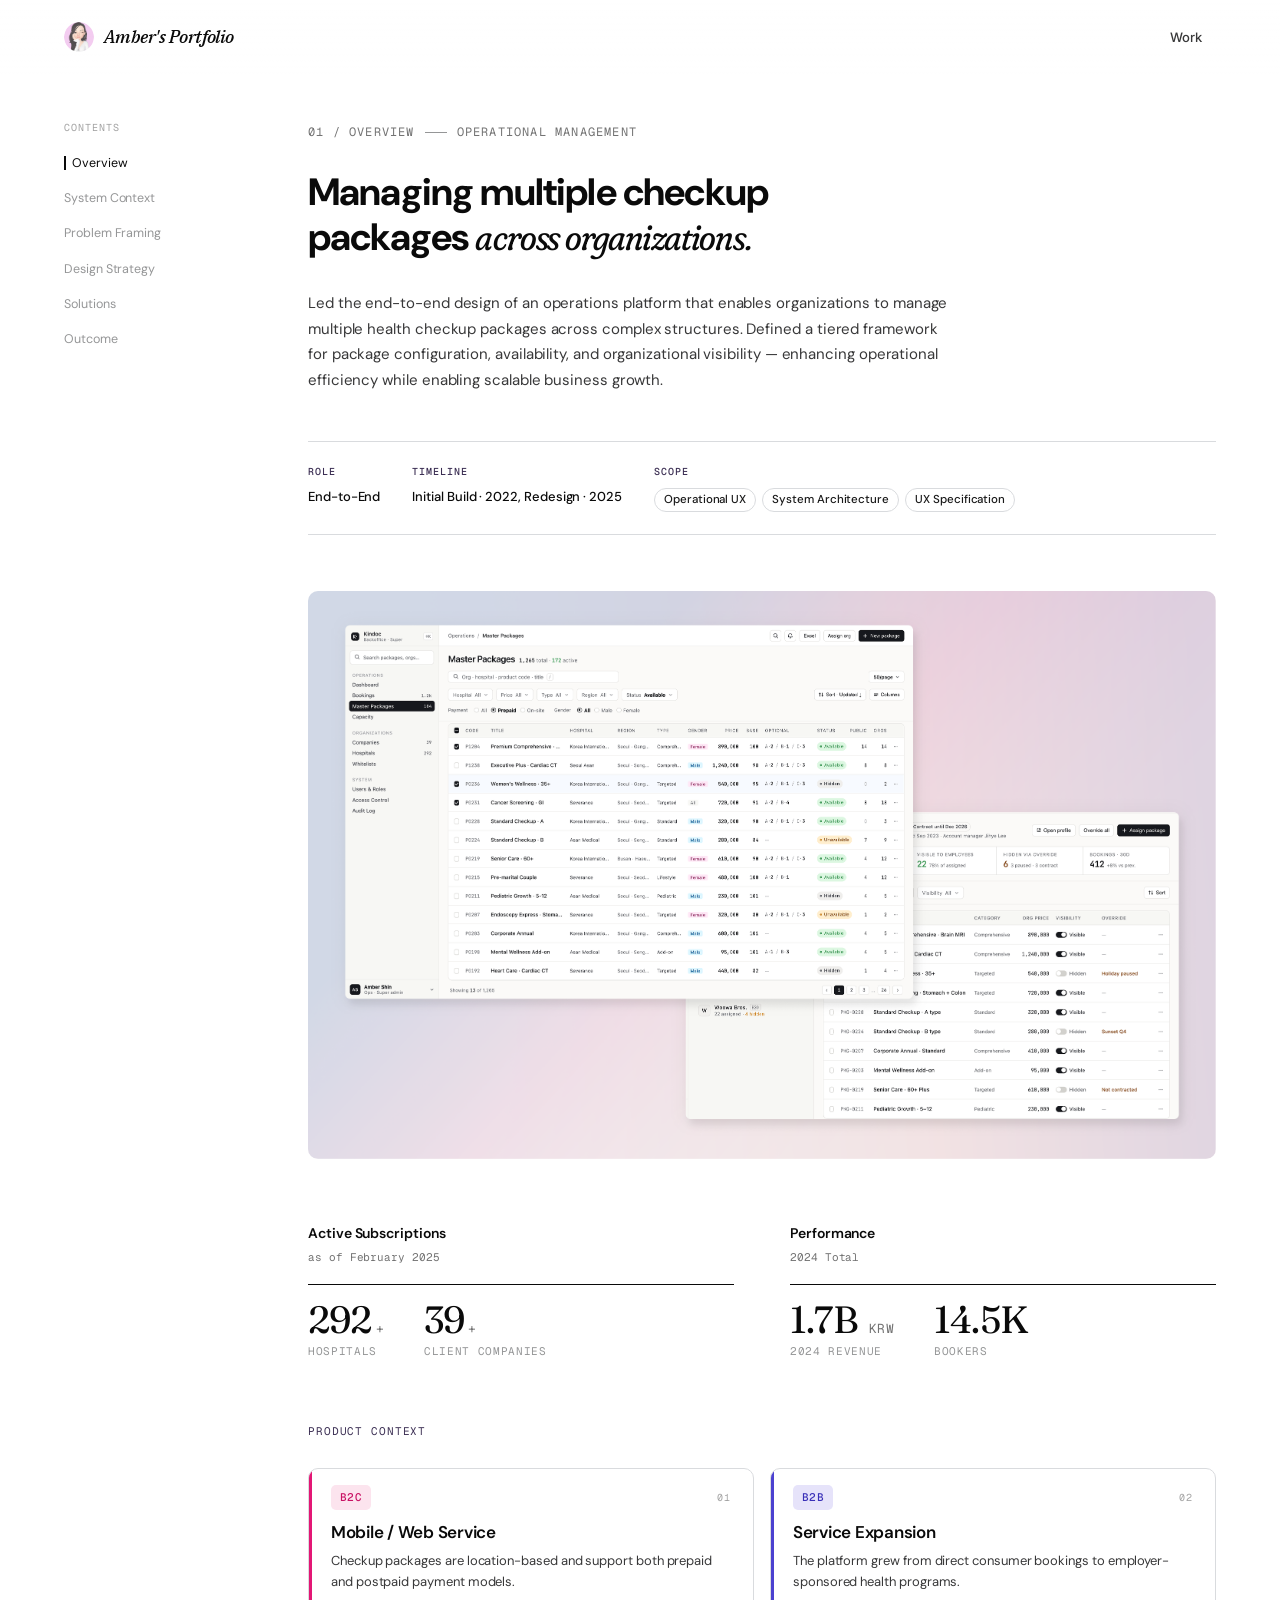
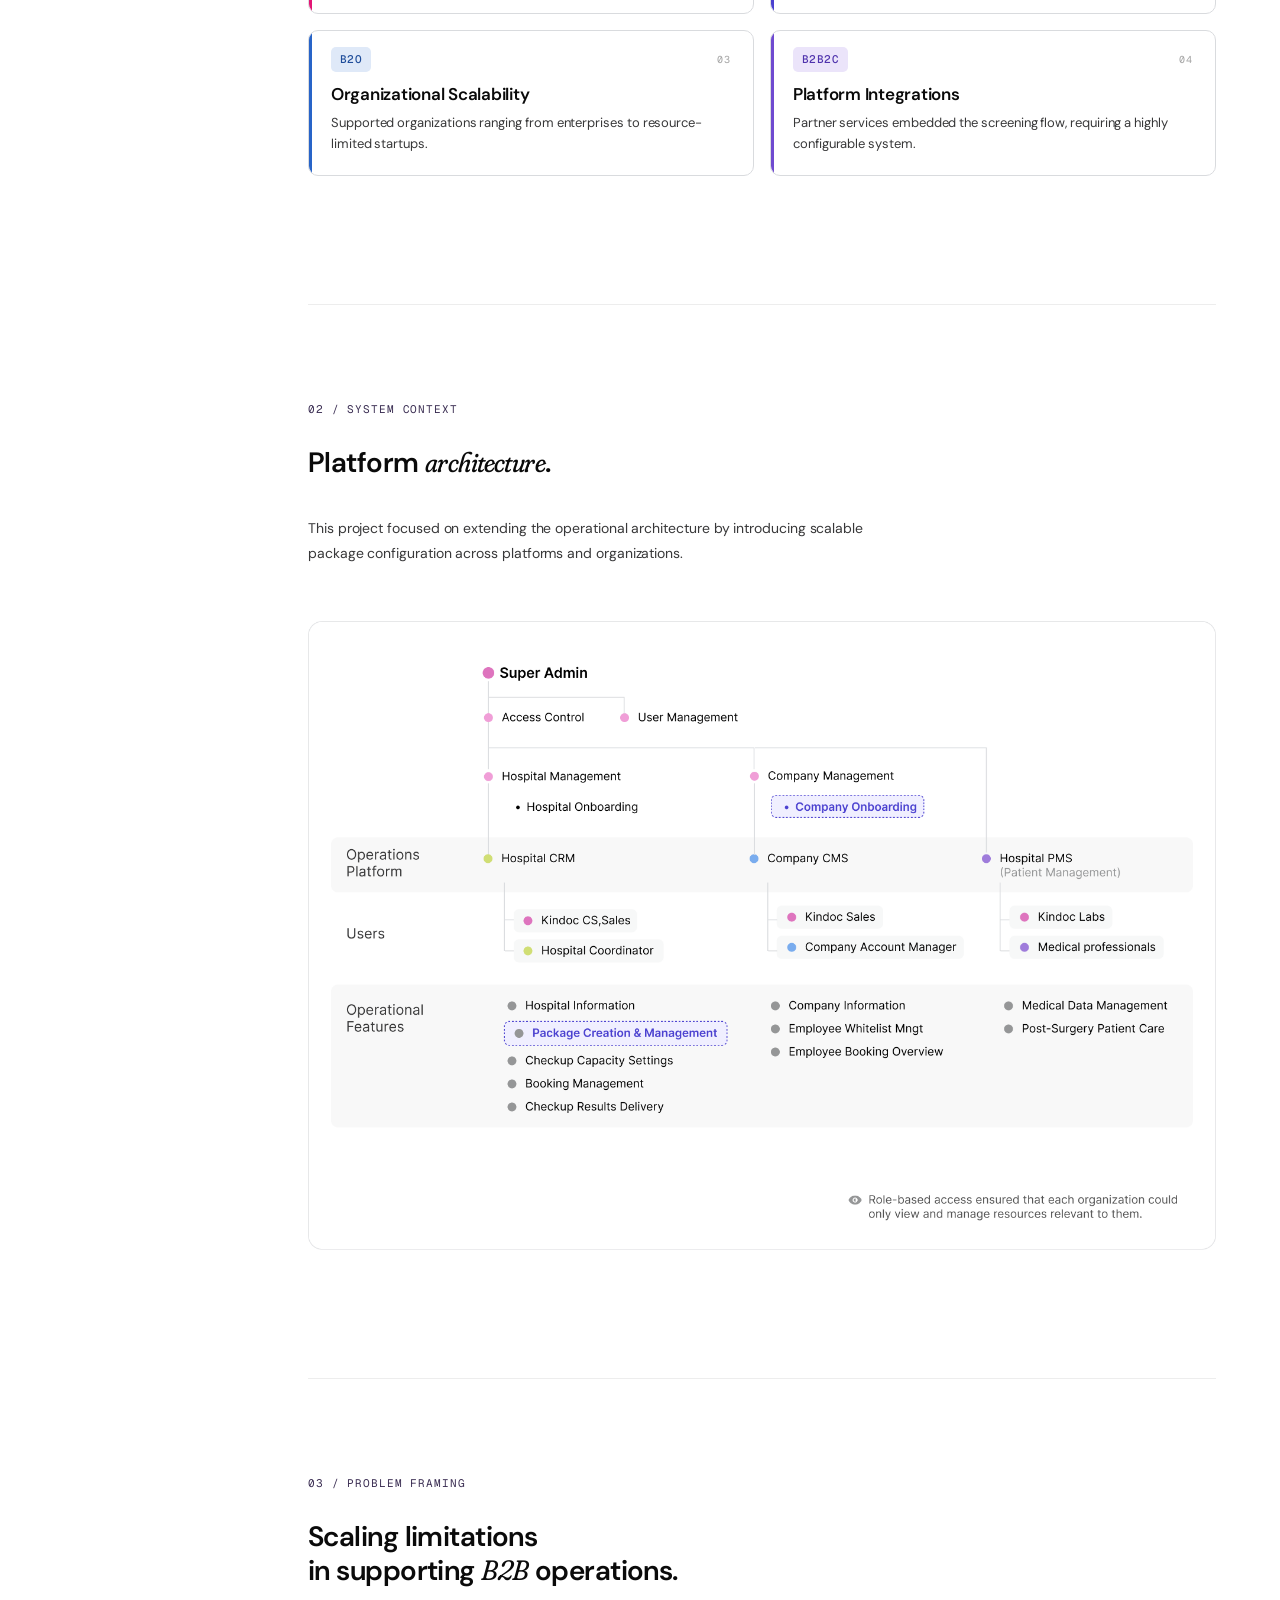
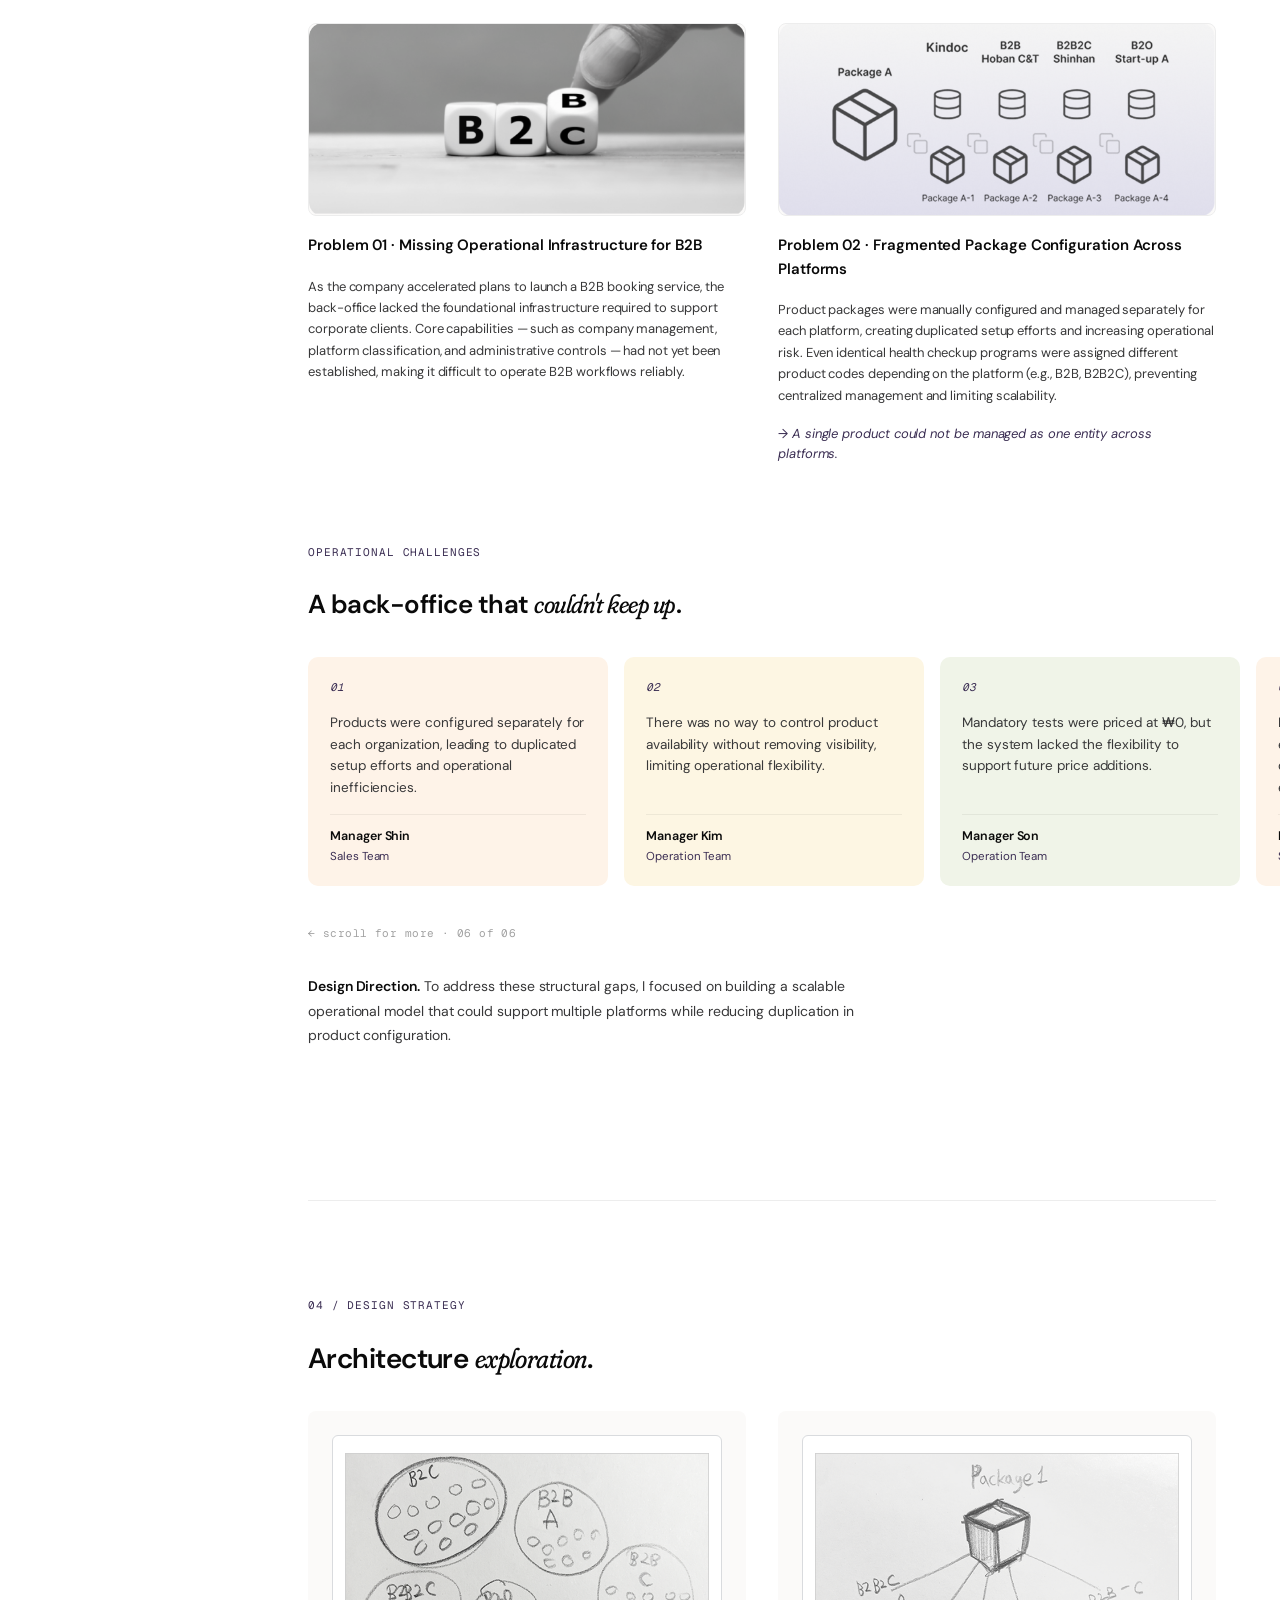
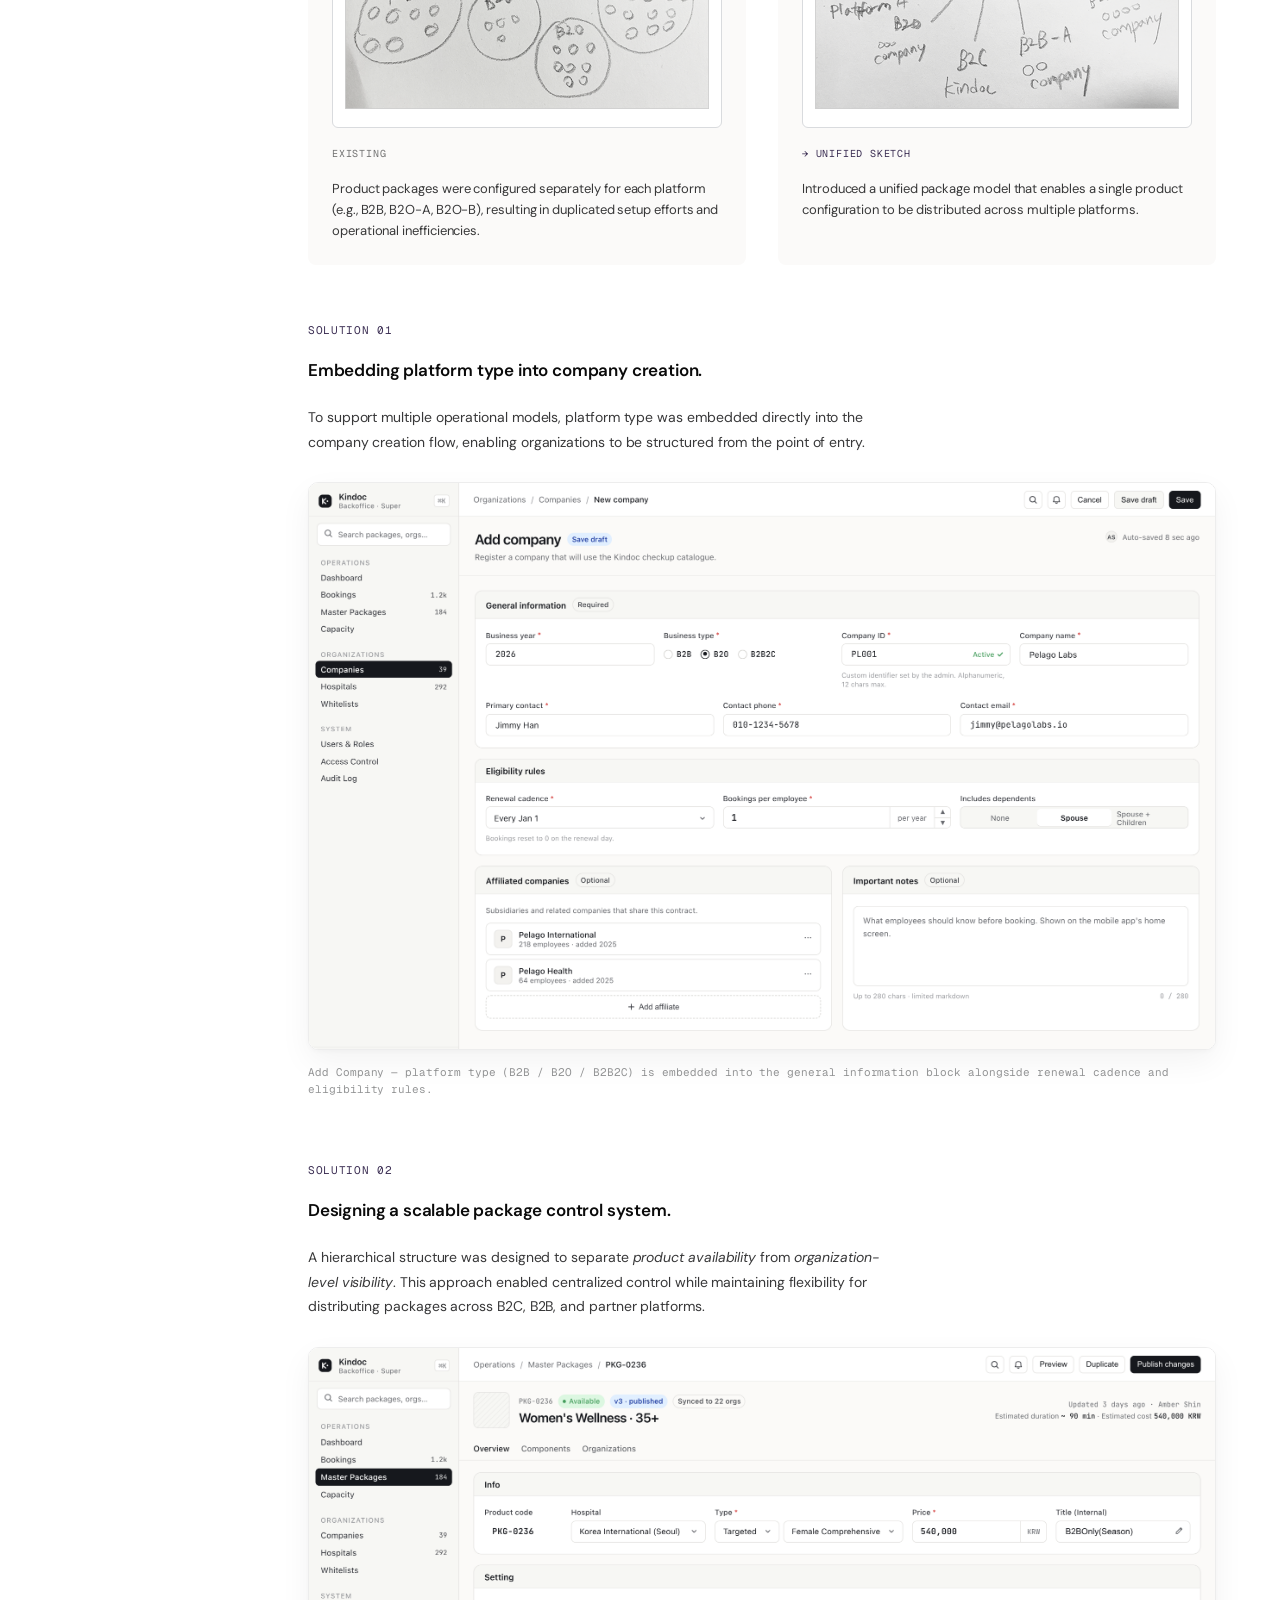
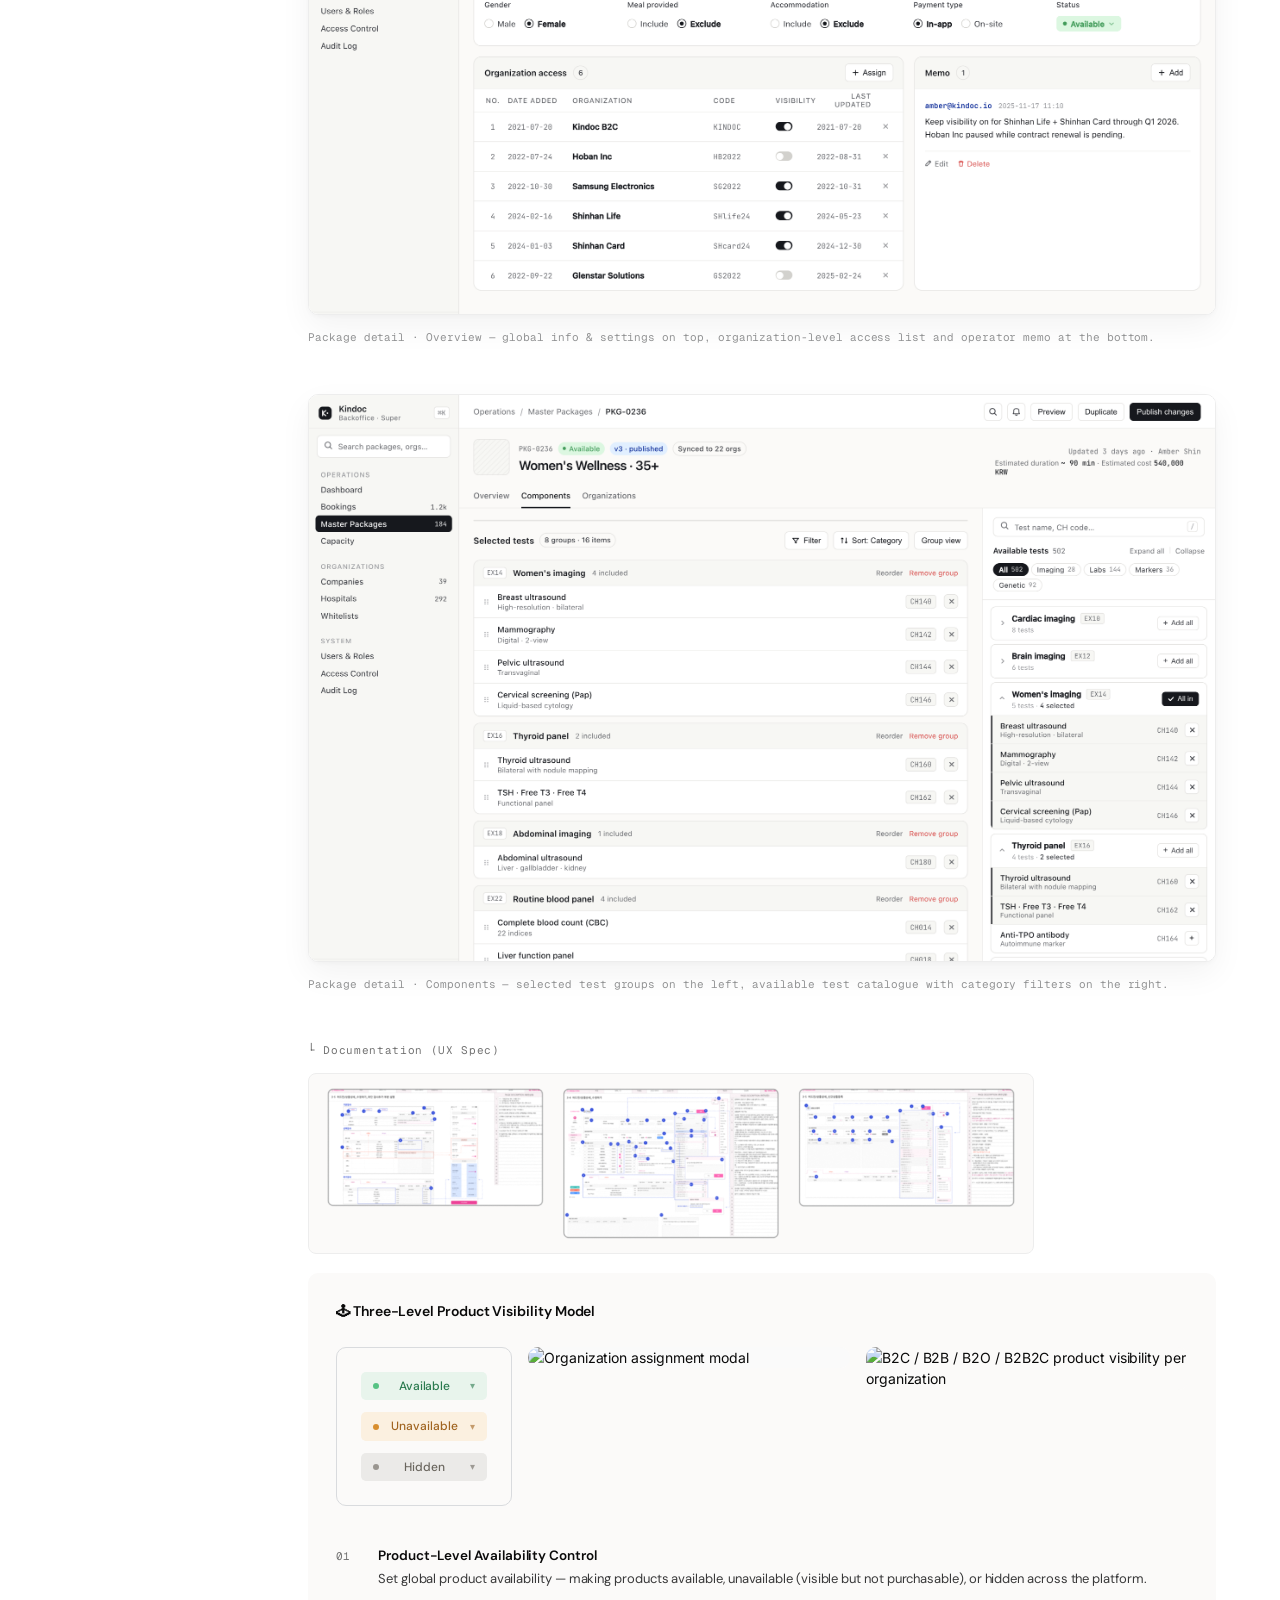
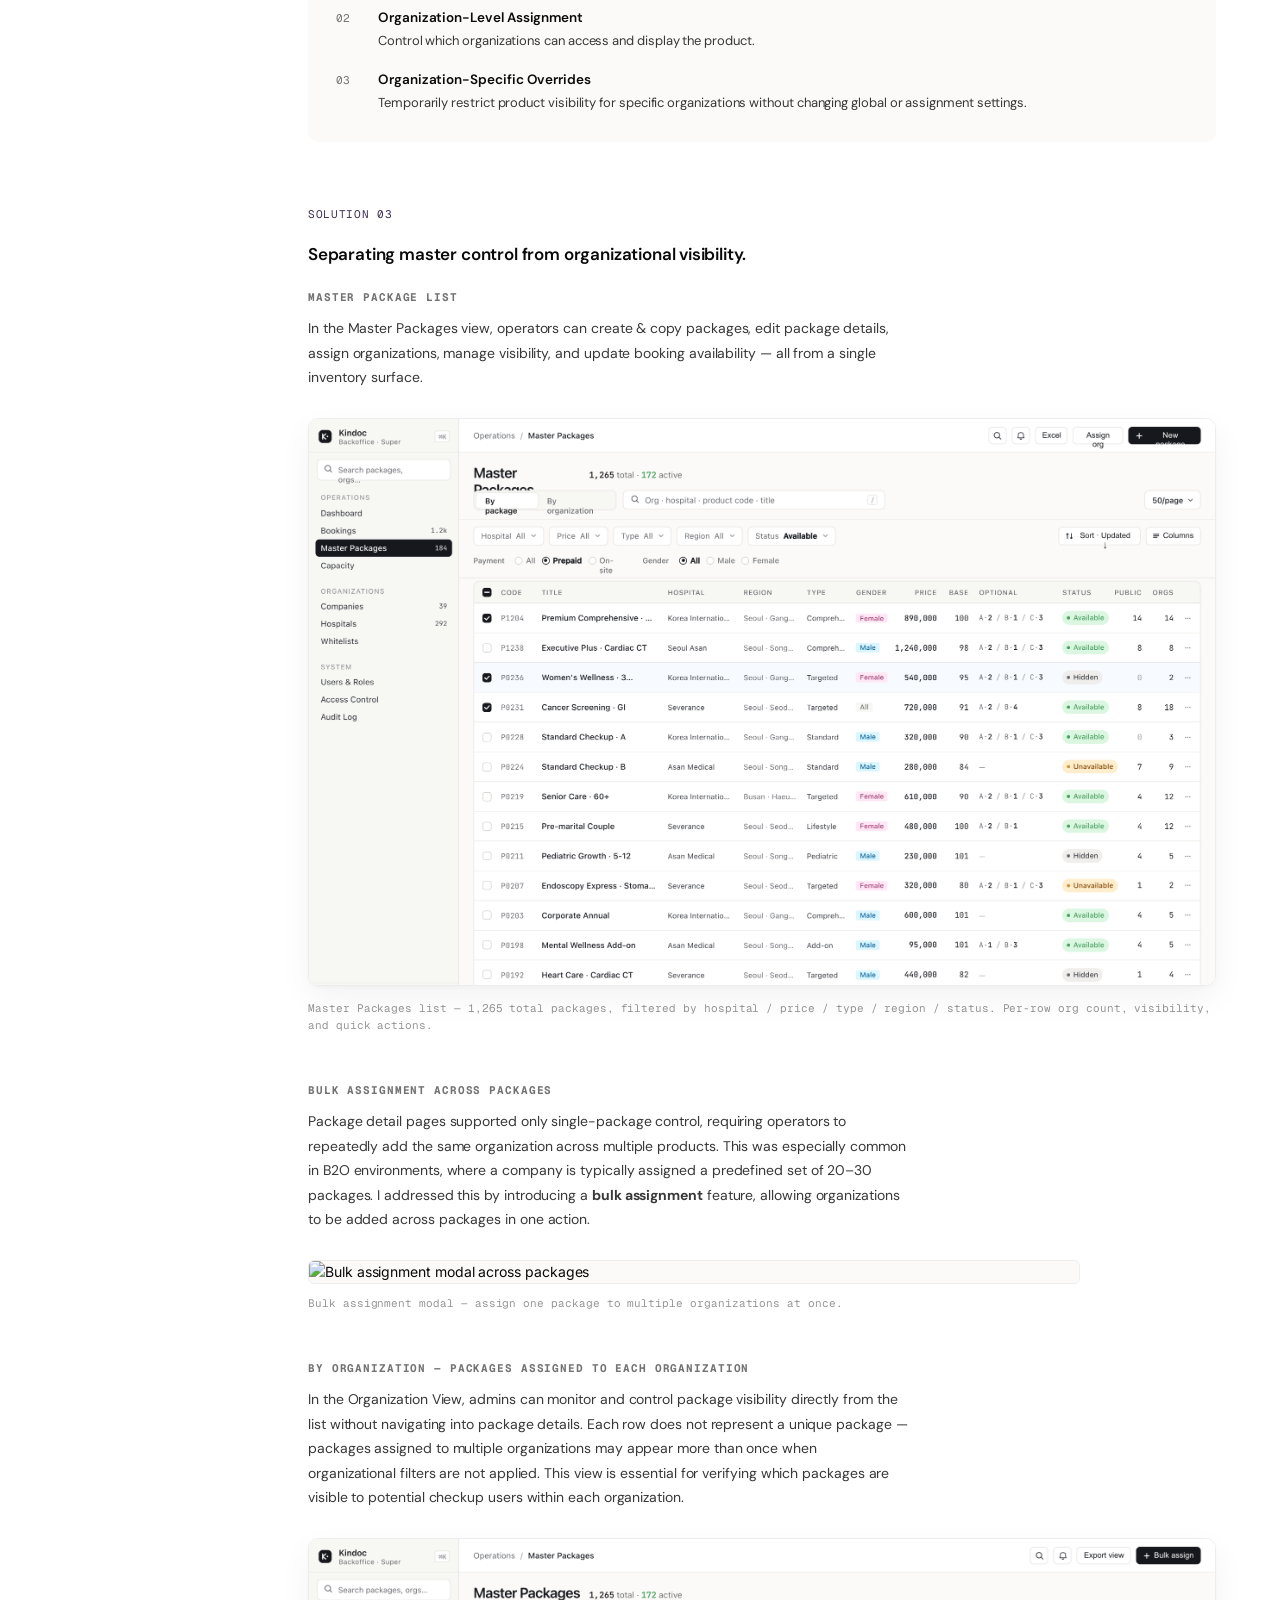
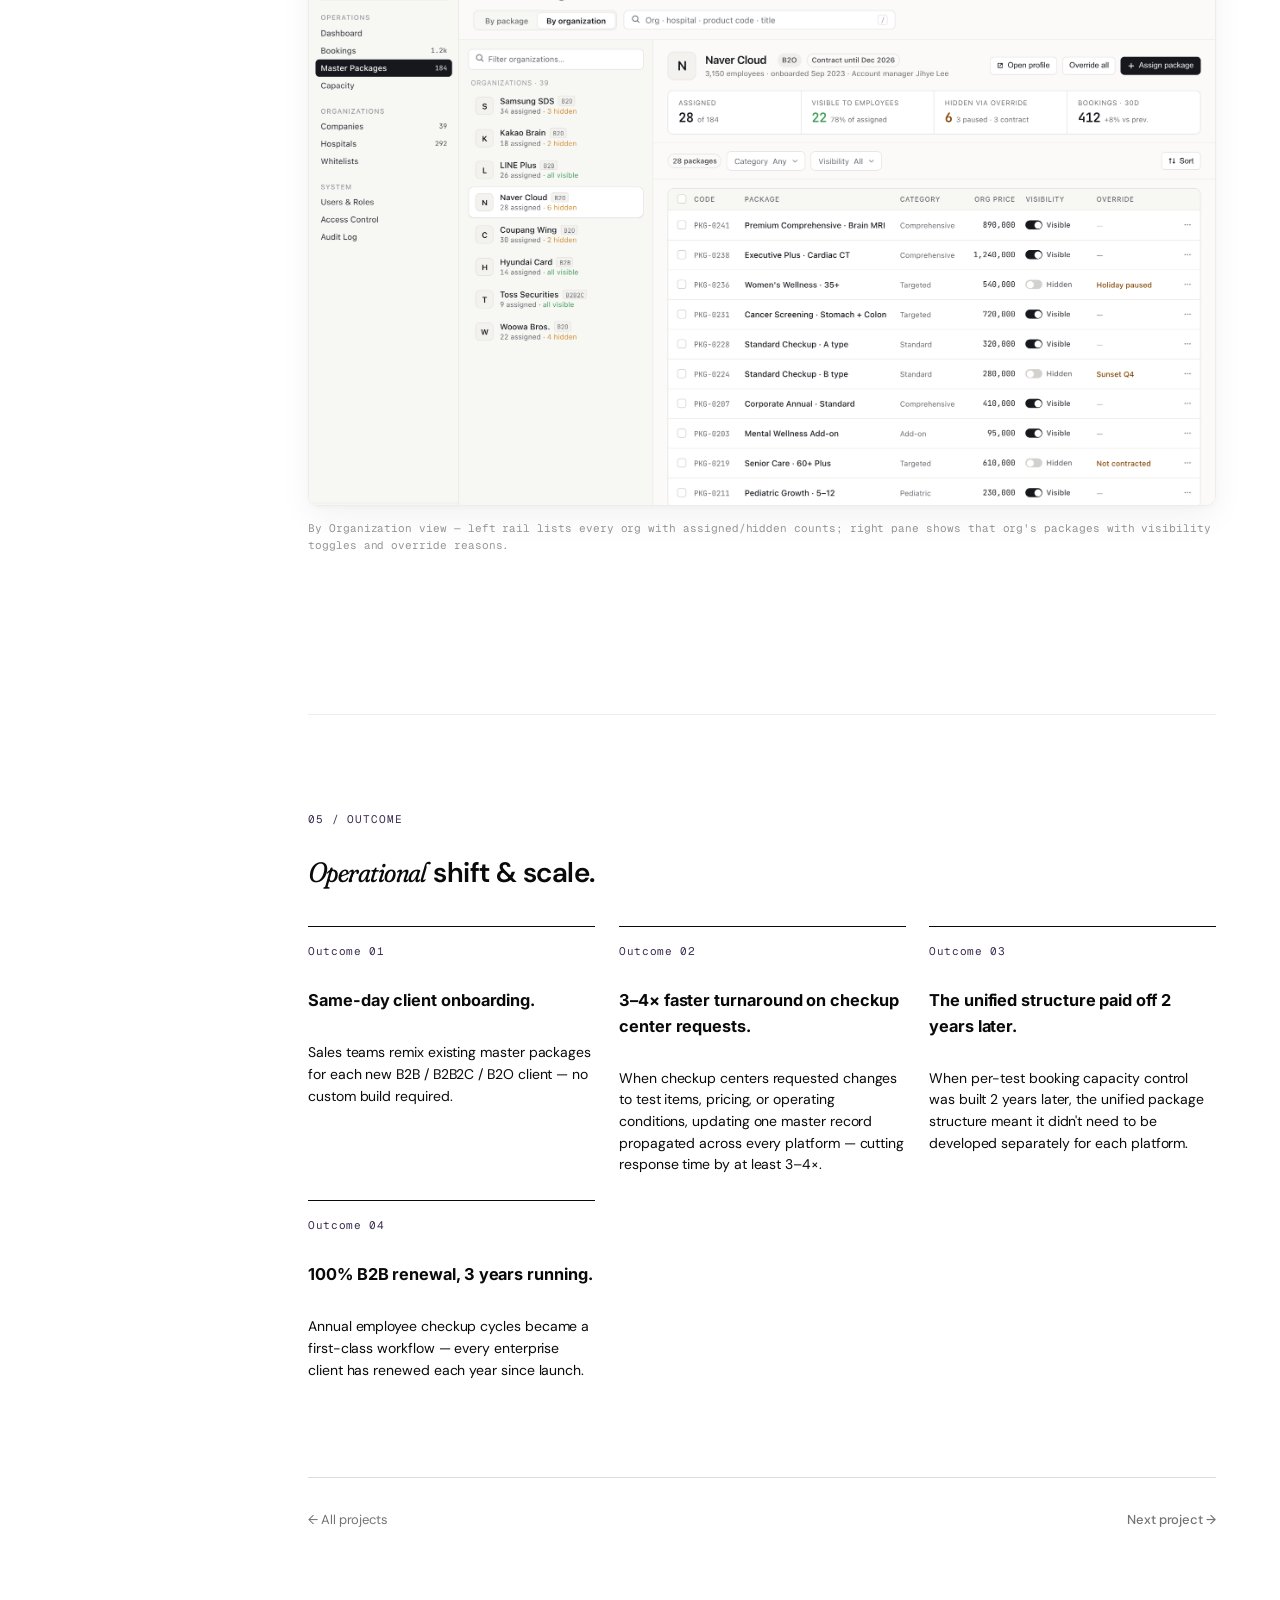
==== commit fa7d7294: "Update work-backoffice.html" ====
--- a/work-backoffice.html
+++ b/work-backoffice.html
@@ -447,26 +447,33 @@
         <div class="case-sect-eyebrow reveal">05 / Outcome</div>
         <h2 class="case-sect-title reveal" data-delay="1"><em>Operational</em> shift &amp; scale.</h2>
 
-        <div class="outcome-list">
+        <div class="outcome-list outcome-list--2col">
           <div class="outcome reveal">
             <span class="outcome__num">Outcome 01</span>
+            <h3 class="outcome__headline">Same-day client onboarding.</h3>
             <p class="outcome__body">
-              Shifted package management from engineering to business teams by introducing a
-              visual admin system.
+              Sales teams remix existing master packages for each new B2B / B2B2C / B2O client — no custom build required.
             </p>
           </div>
           <div class="outcome reveal" data-delay="1">
             <span class="outcome__num">Outcome 02</span>
-            <p class="outcome__body">
-              Unified fragmented B2C (+ B2B2C) and B2B (+ B2O) workflows into a single scalable
-              system, eliminating duplicate operations.
-            </p>
+            <h3 class="outcome__headline">3–4× faster turnaround on checkup center requests.</h3>
+  <p class="outcome__body">
+    When checkup centers requested changes to test items, pricing, or operating conditions, updating one master record propagated across every platform — cutting response time by at least 3–4×.
+  </p>
           </div>
           <div class="outcome reveal" data-delay="2">
             <span class="outcome__num">Outcome 03</span>
+            <h3 class="outcome__headline">The unified structure paid off 2 years later.</h3>
             <p class="outcome__body">
-              Transformed manual package configuration into a reusable structure, reducing
-              operational effort at scale.
+              When per-test booking capacity control was built 2 years later, the unified package structure meant it didn't need to be developed separately for each platform.
+            </p>
+          </div>
+          <div class="outcome reveal" data-delay="3">
+            <span class="outcome__num">Outcome 04</span>
+            <h3 class="outcome__headline">100% B2B renewal, 3 years running.</h3>
+            <p class="outcome__body">
+              Annual employee checkup cycles became a first-class workflow — every enterprise client has renewed each year since launch.
             </p>
           </div>
         </div>
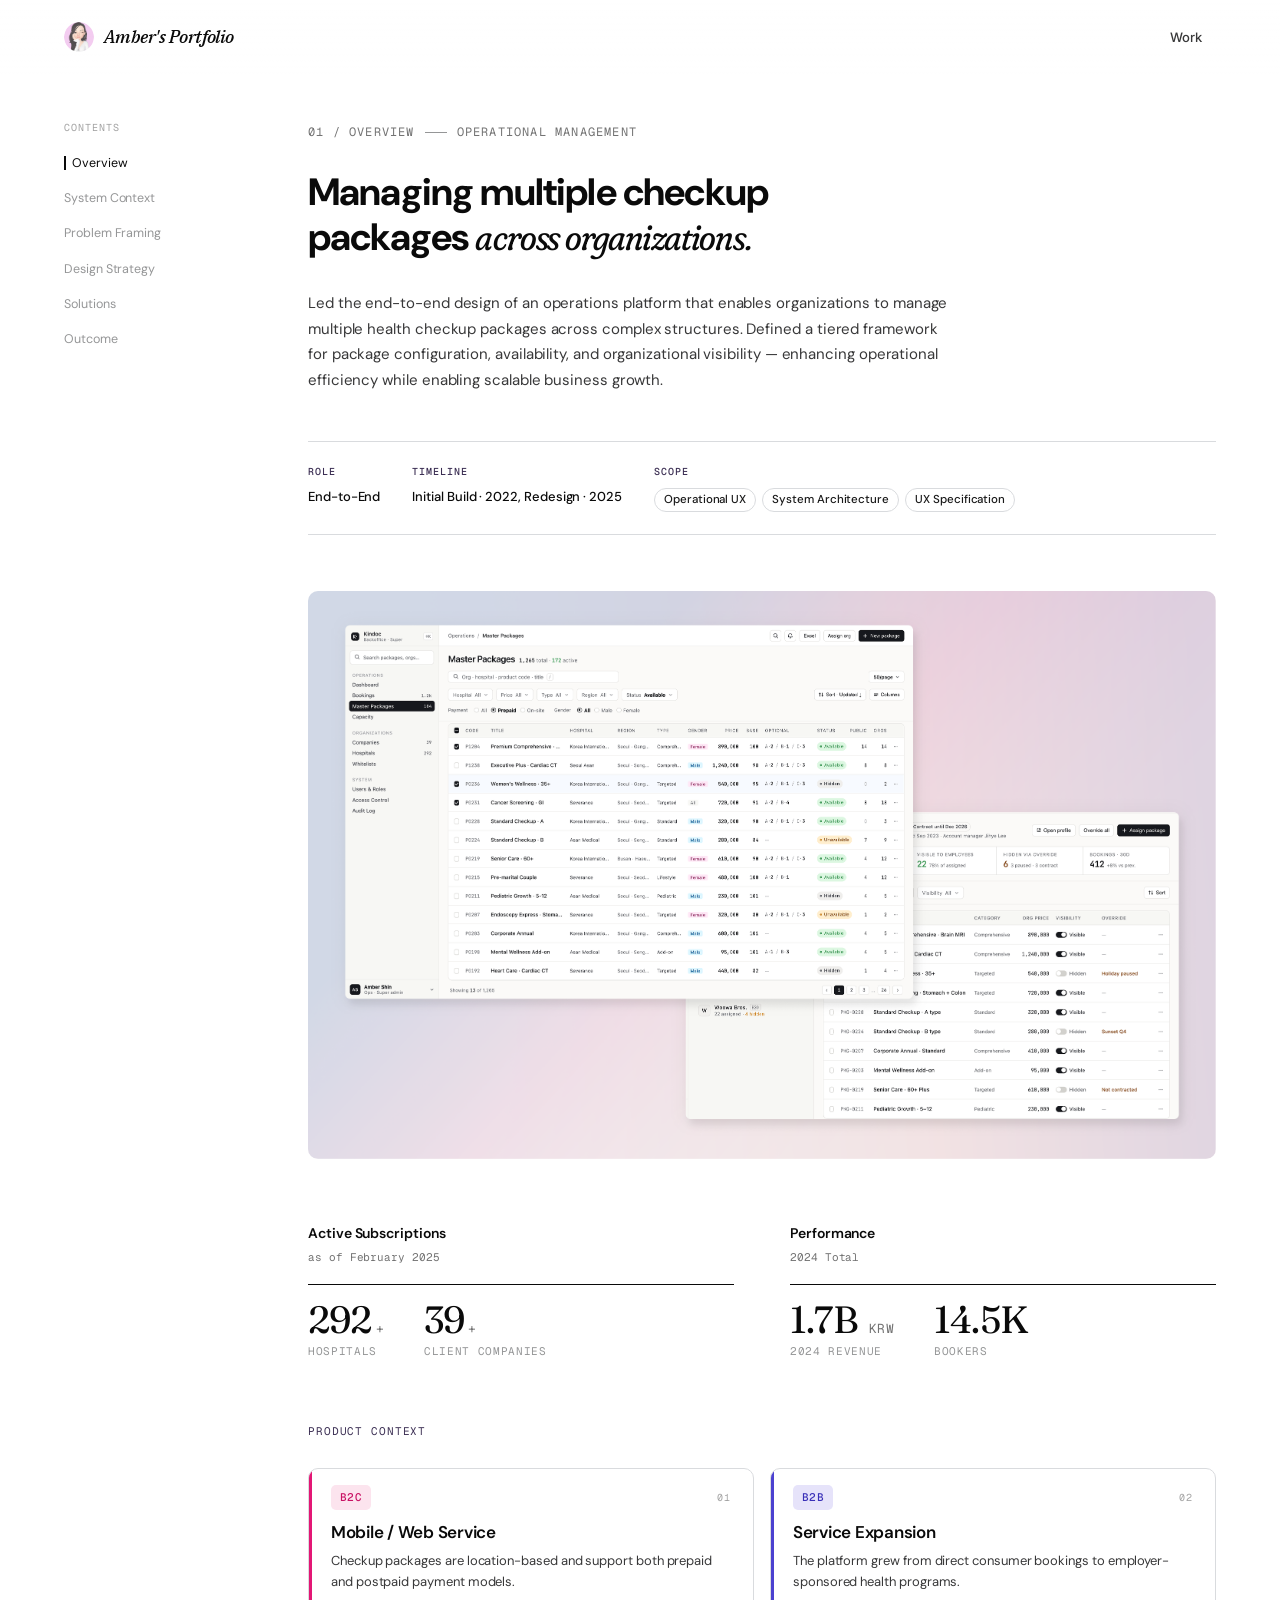
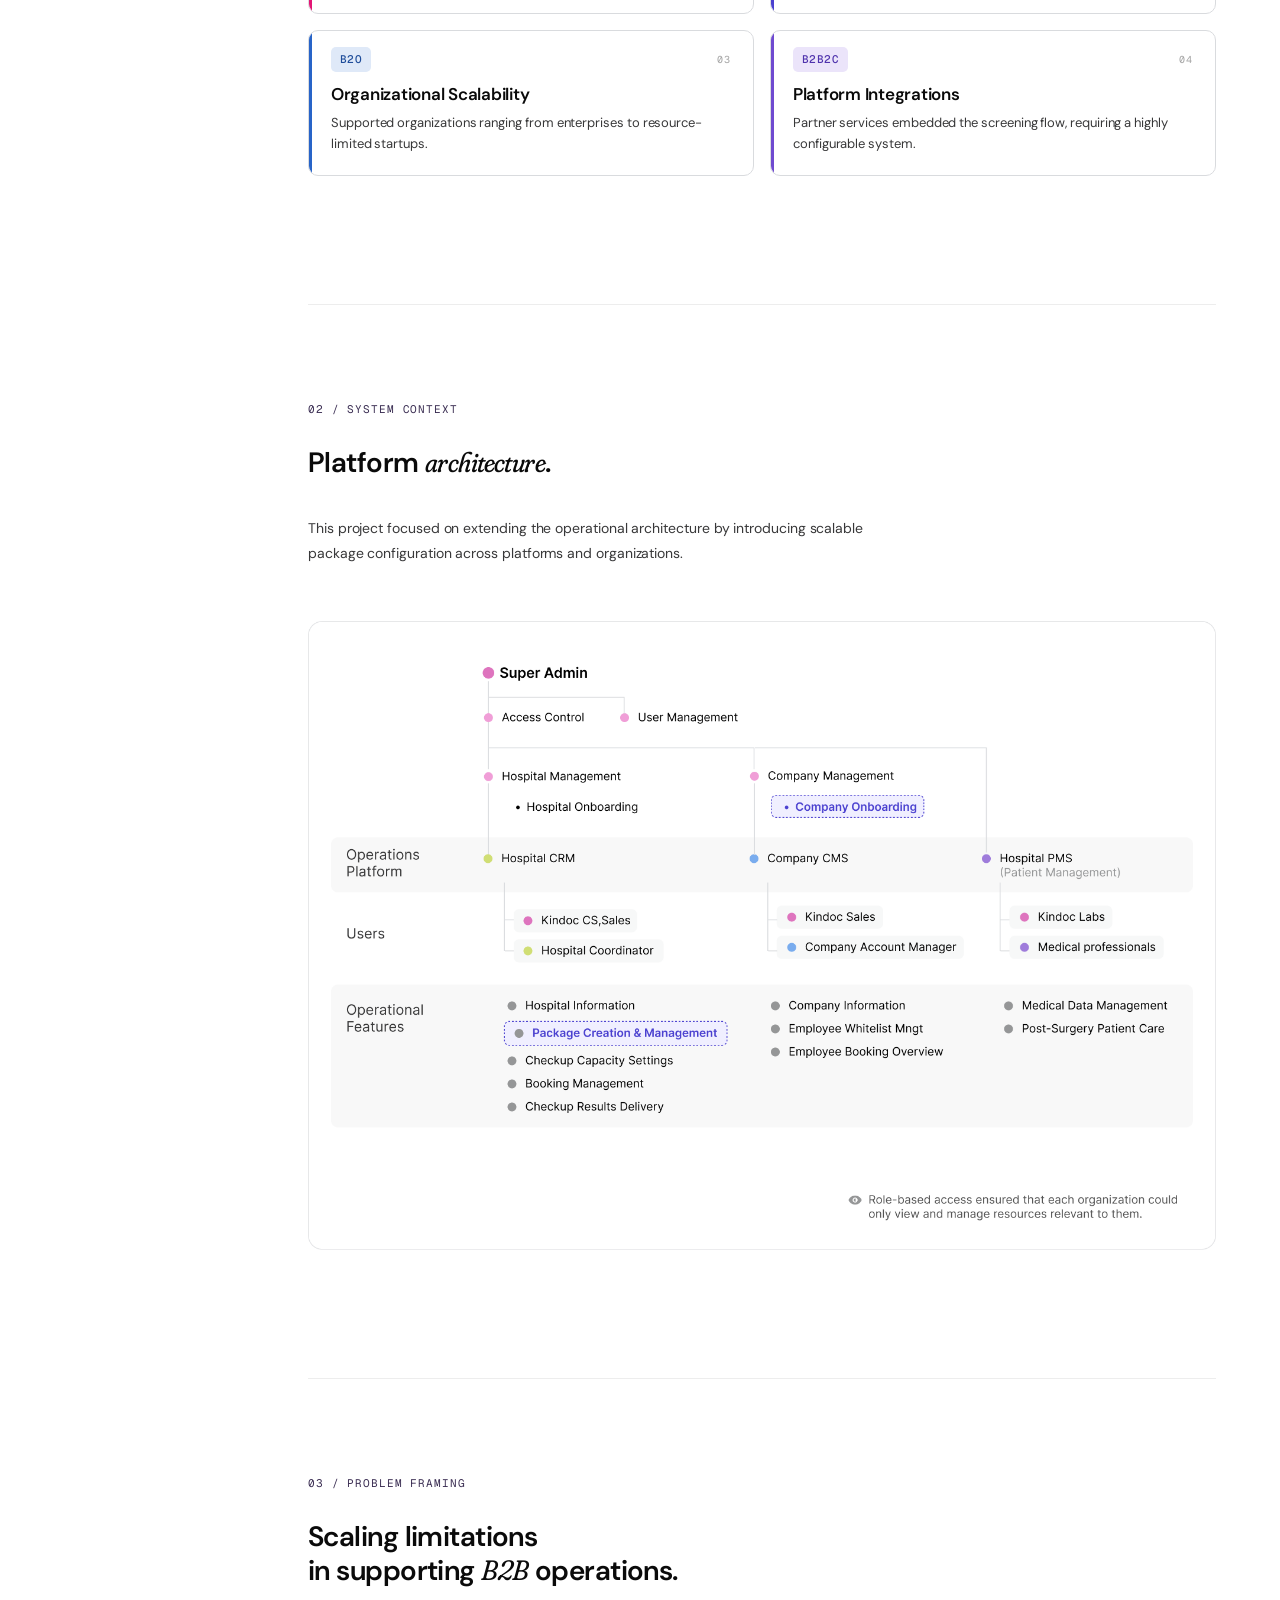
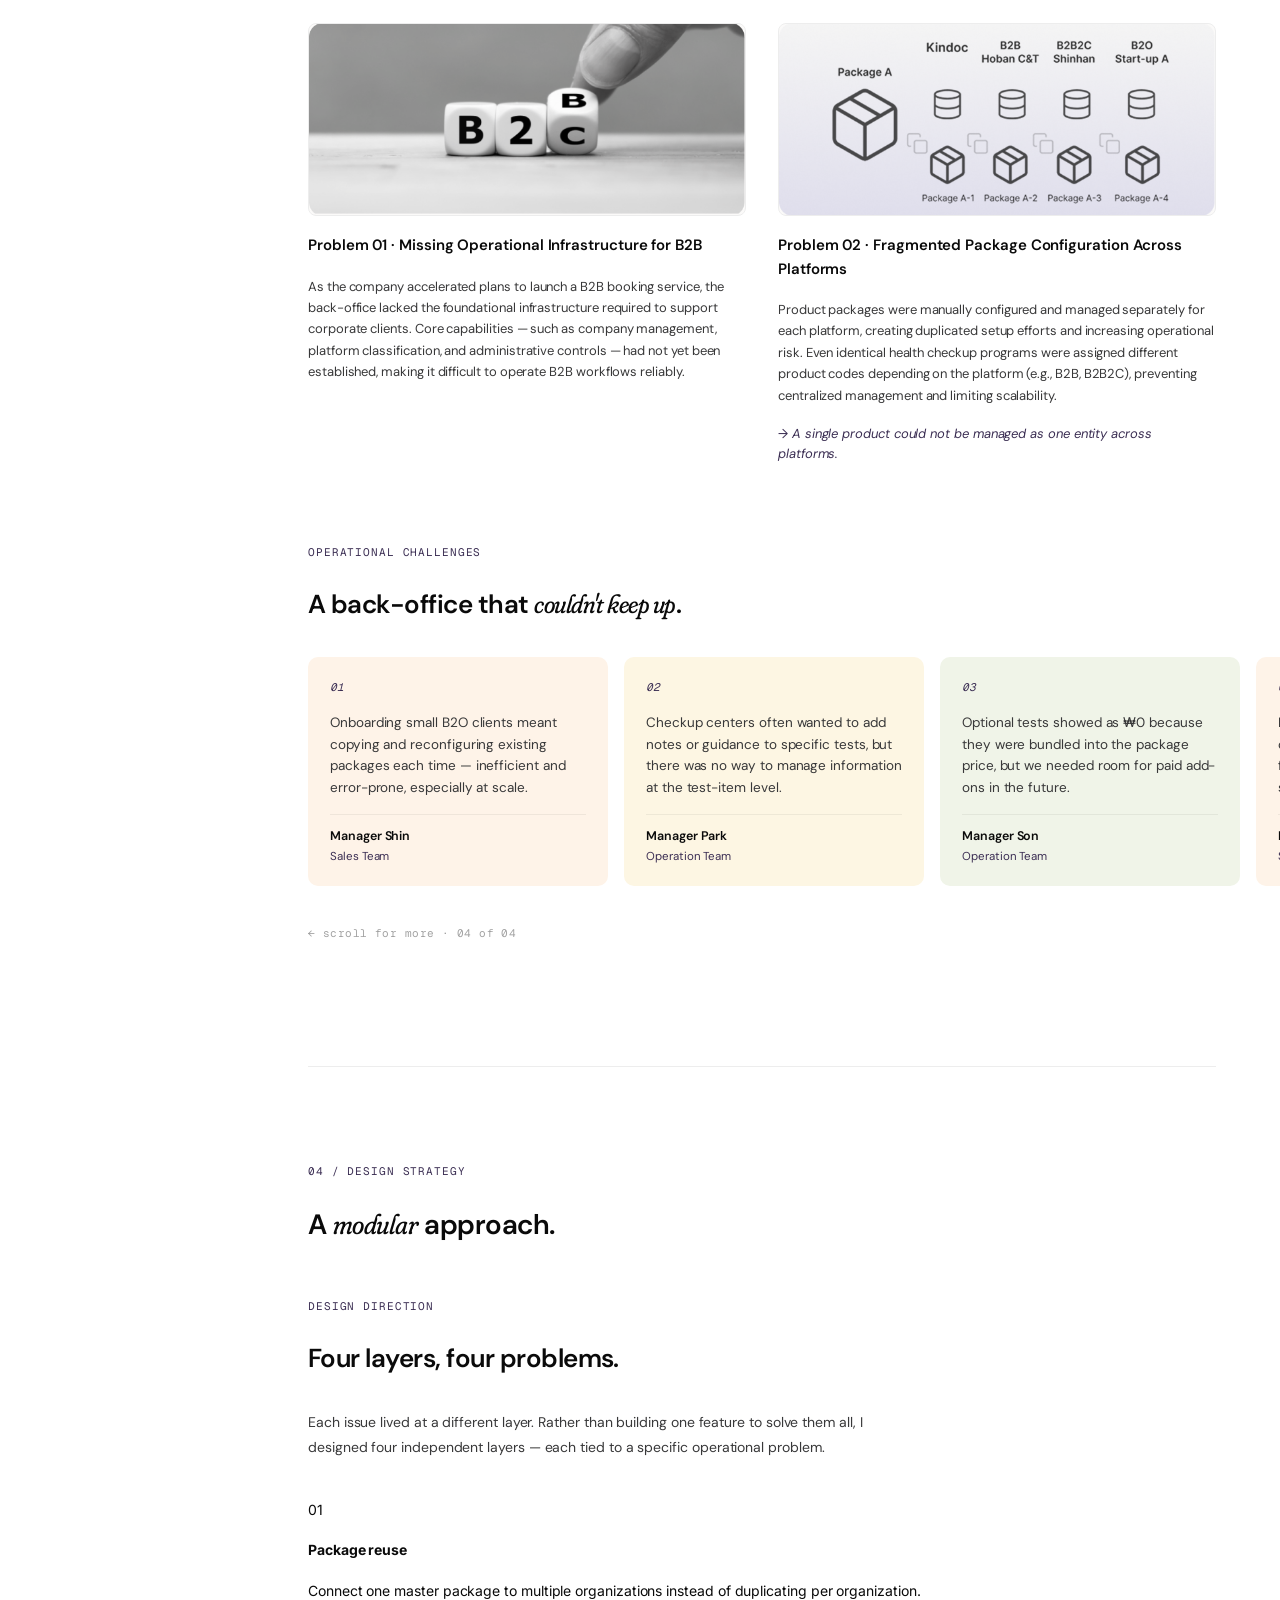
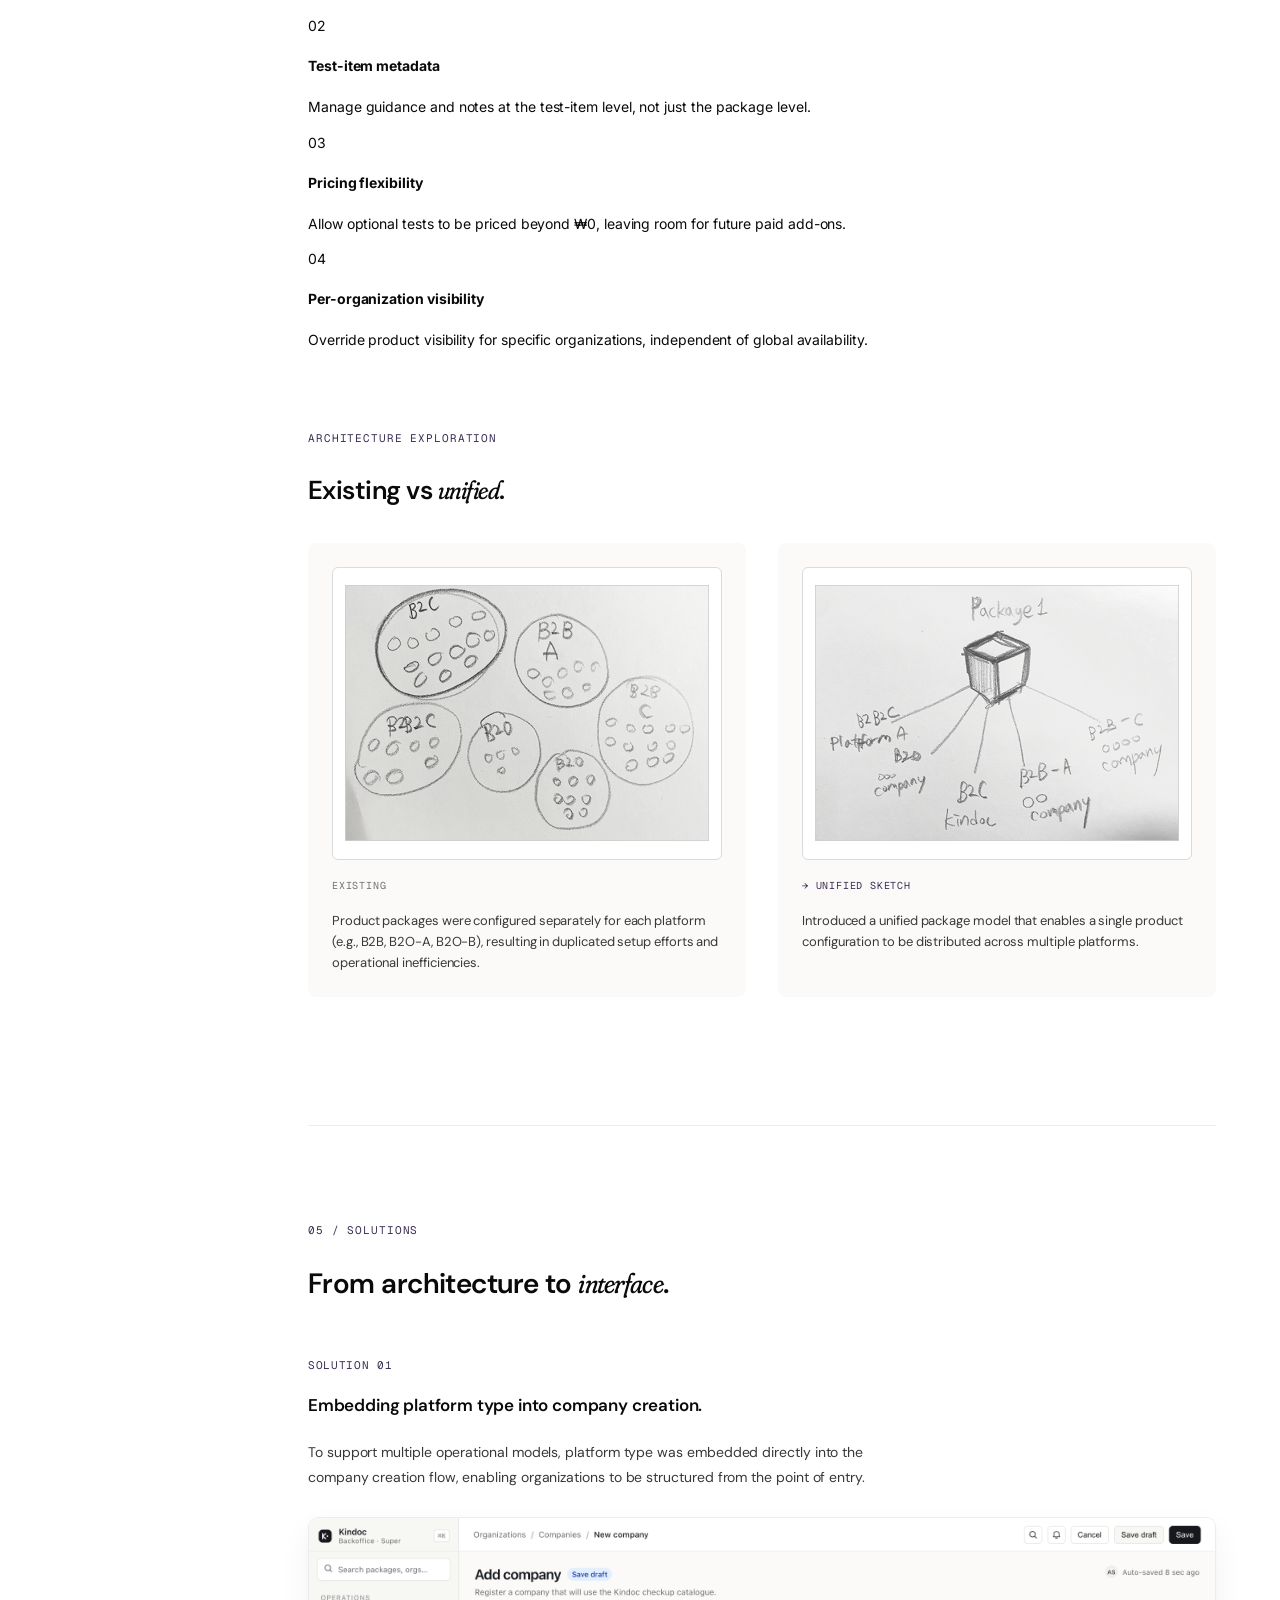
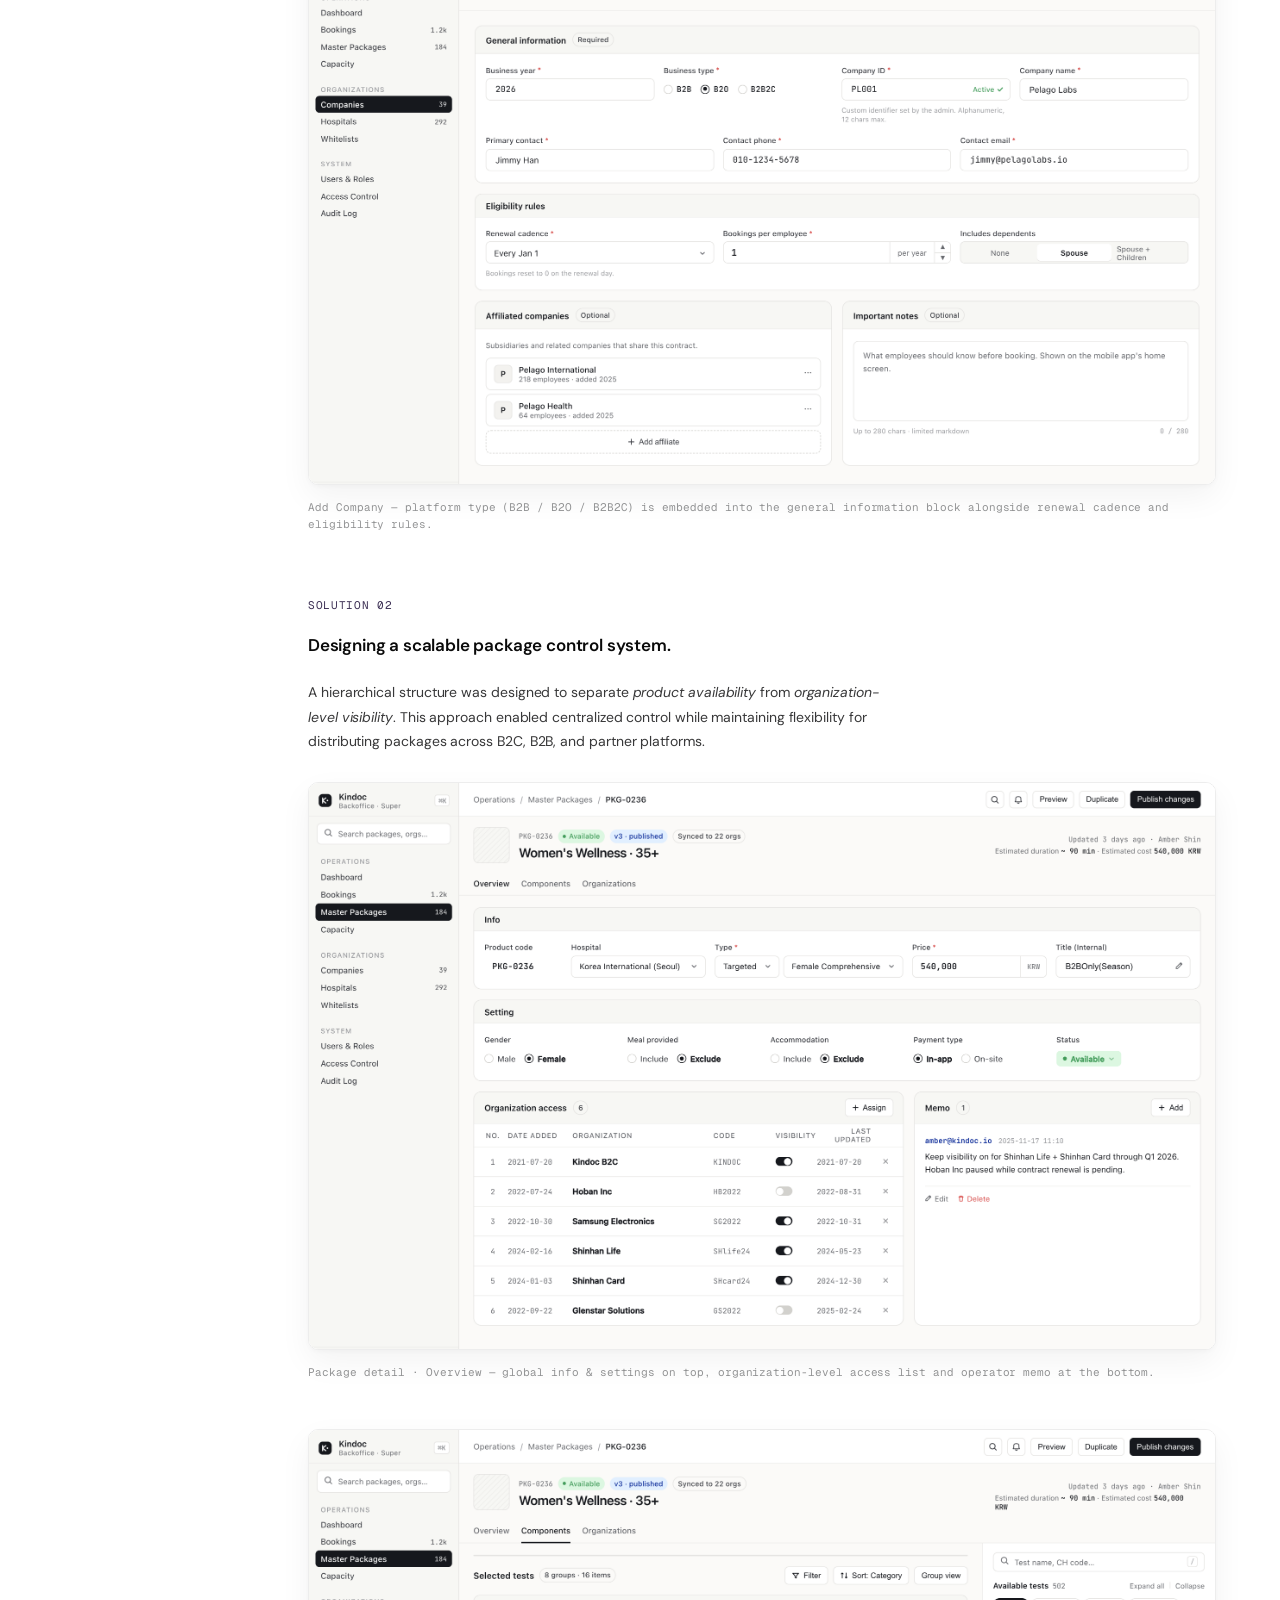
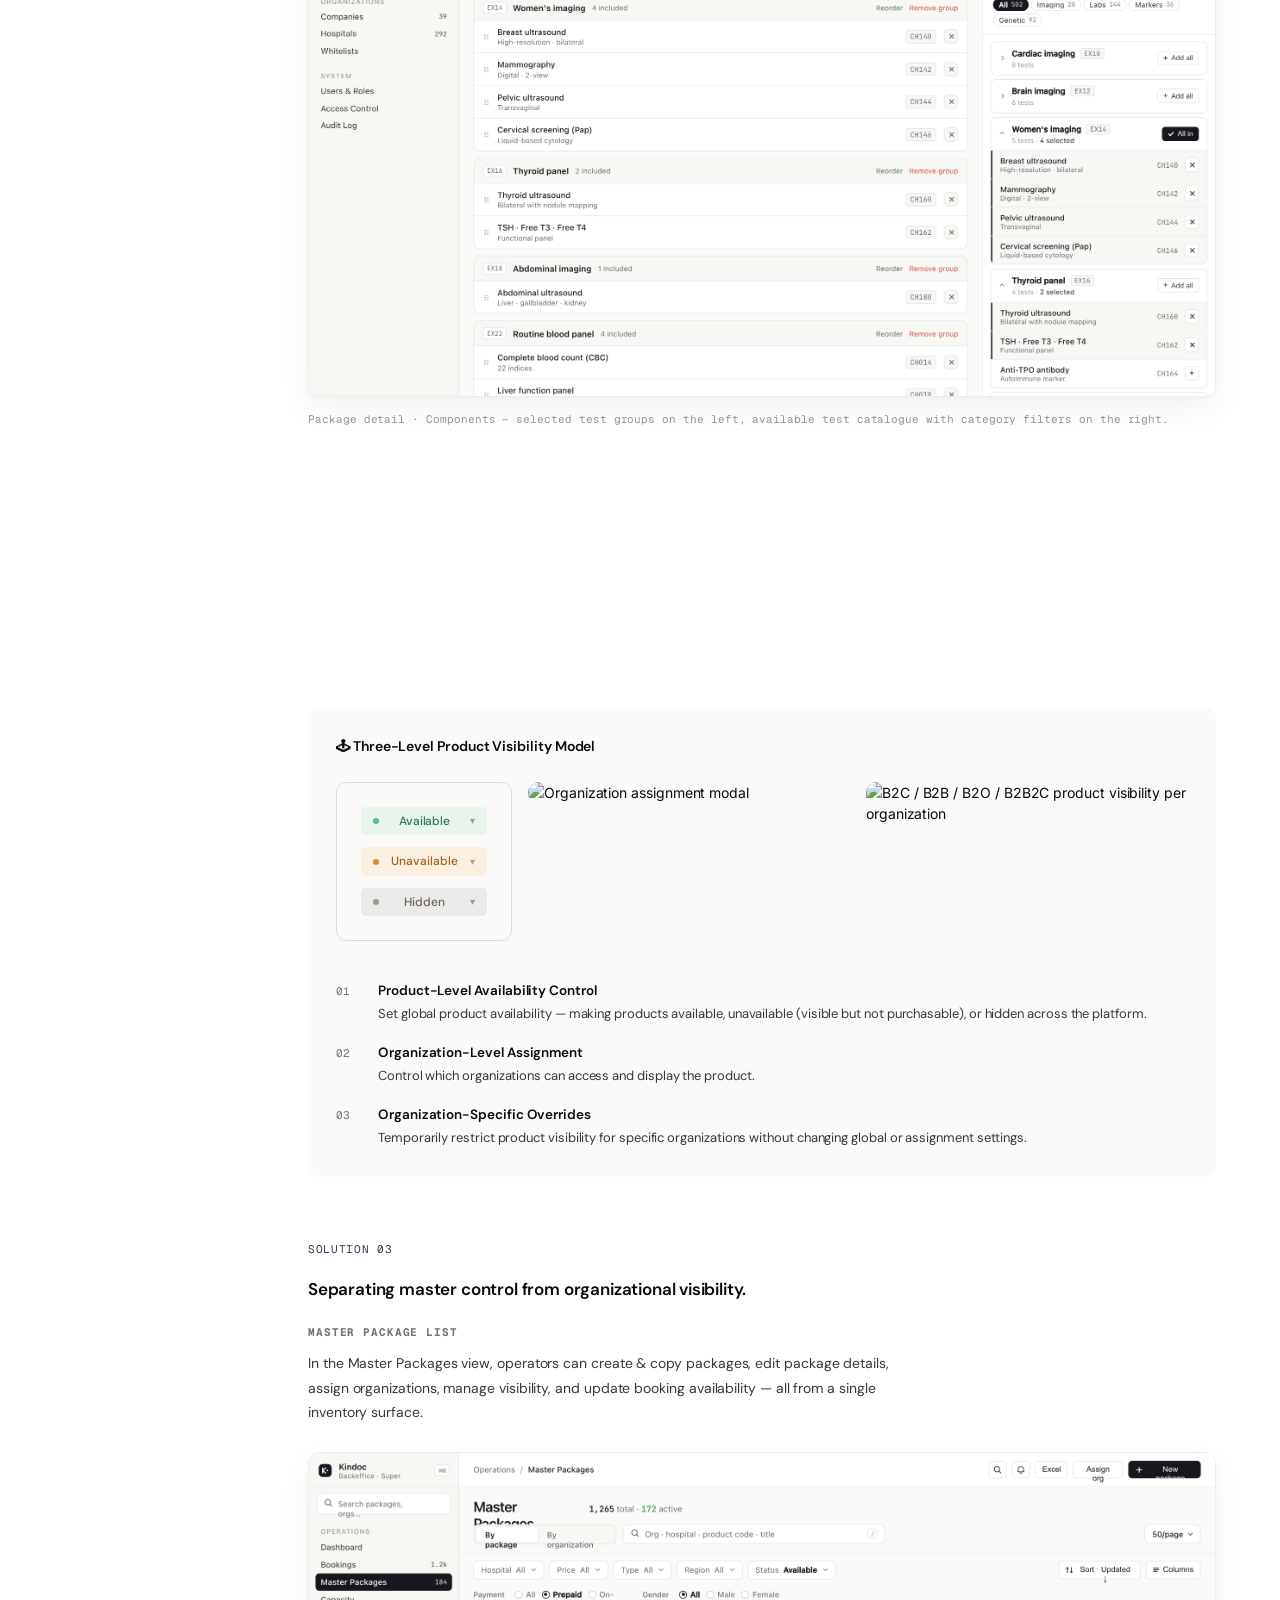
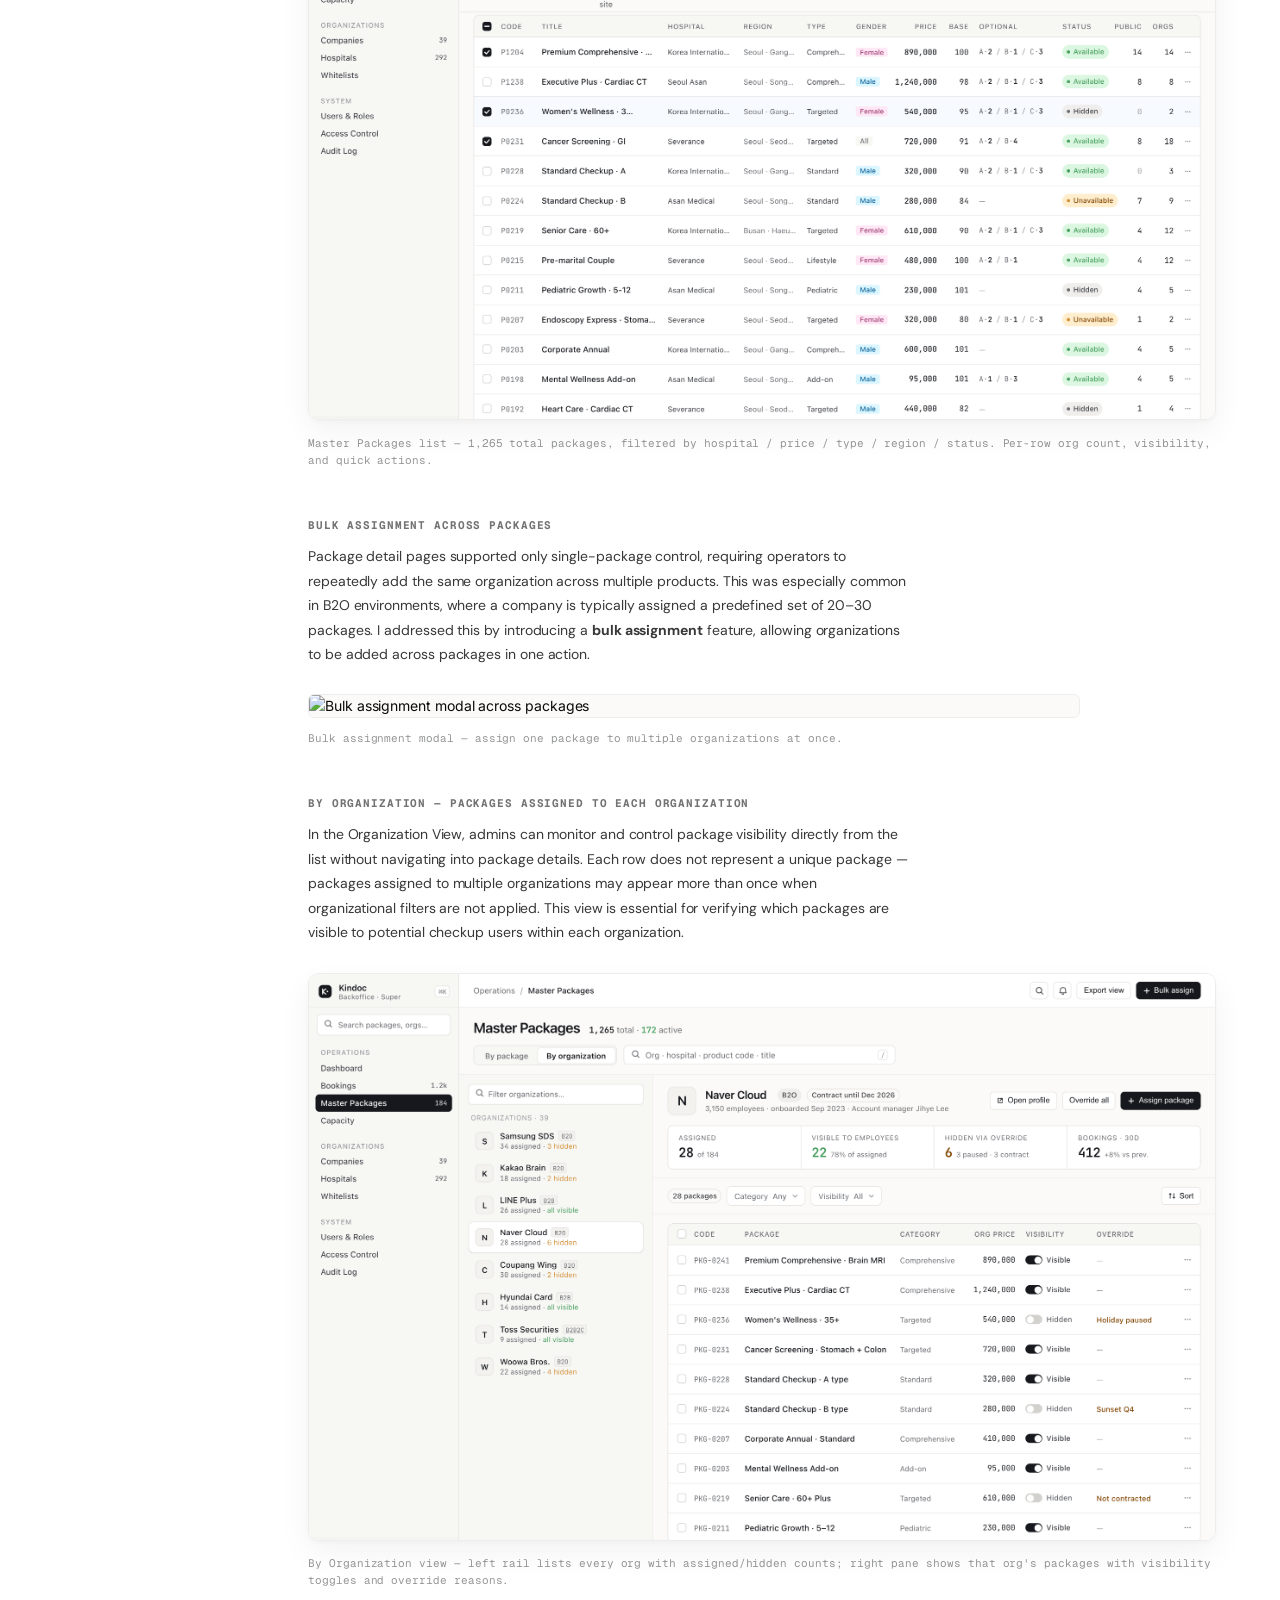
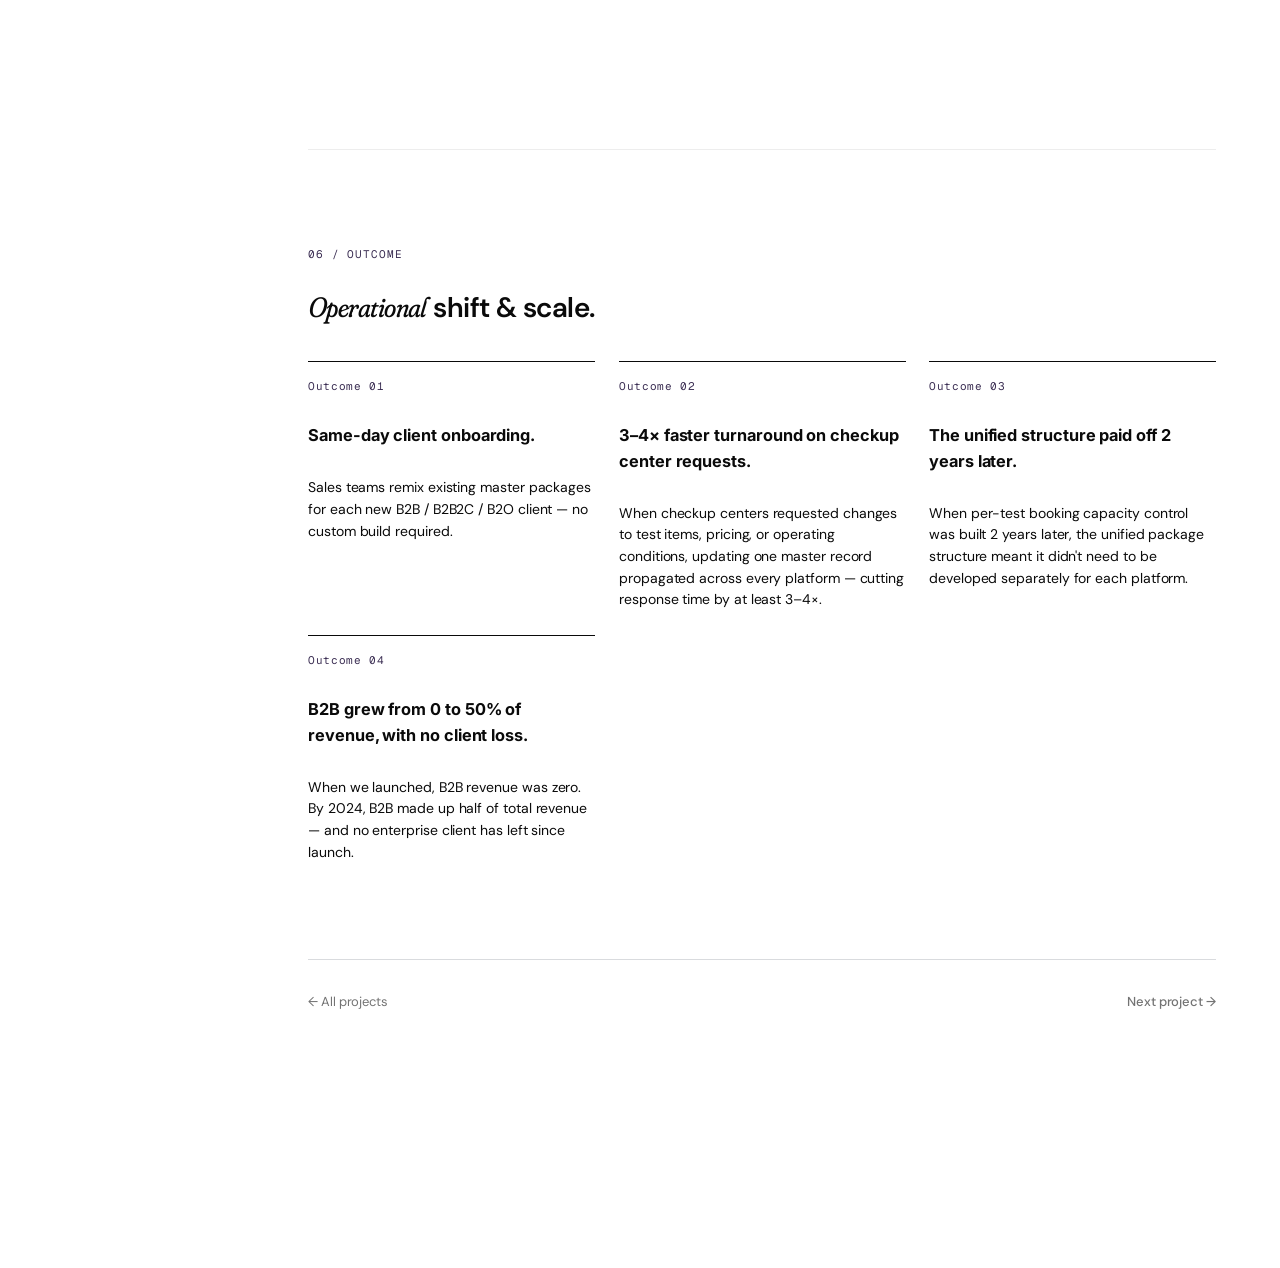
==== commit 22258f6d: "sections work-backoffice.html" ====
--- a/work-backoffice.html
+++ b/work-backoffice.html
@@ -204,7 +204,7 @@
           <div class="challenges">
           <div class="challenge">
             <span class="challenge__num">01</span>
-            <p class="challenge__body">Products were configured separately for each organization, leading to duplicated setup efforts and operational inefficiencies.</p>
+            <p class="challenge__body">Onboarding small B2O clients meant copying and reconfiguring existing packages each time — inefficient and error-prone, especially at scale.</p>
             <div class="challenge__by">
               <span class="challenge__name">Manager Shin</span>
               <span class="challenge__team">Sales Team</span>
@@ -212,15 +212,15 @@
           </div>
           <div class="challenge">
             <span class="challenge__num">02</span>
-            <p class="challenge__body">There was no way to control product availability without removing visibility, limiting operational flexibility.</p>
+            <p class="challenge__body">Checkup centers often wanted to add notes or guidance to specific tests, but there was no way to manage information at the test-item level.</p>
             <div class="challenge__by">
-              <span class="challenge__name">Manager Kim</span>
+              <span class="challenge__name">Manager Park</span>
               <span class="challenge__team">Operation Team</span>
             </div>
           </div>
           <div class="challenge">
             <span class="challenge__num">03</span>
-            <p class="challenge__body">Mandatory tests were priced at ₩0, but the system lacked the flexibility to support future price additions.</p>
+            <p class="challenge__body">Optional tests showed as ₩0 because they were bundled into the package price, but we needed room for paid add-ons in the future.</p>
             <div class="challenge__by">
               <span class="challenge__name">Manager Son</span>
               <span class="challenge__team">Operation Team</span>
@@ -228,45 +228,64 @@
           </div>
           <div class="challenge">
             <span class="challenge__num">04</span>
-            <p class="challenge__body">Products could not be selectively exposed to specific partner organizations, restricting business model expansion.</p>
+            <p class="challenge__body">Even for the same product, contract changes sometimes required hiding it from a single organization — and the system couldn't support that.</p>
             <div class="challenge__by">
               <span class="challenge__name">Manager Shin</span>
               <span class="challenge__team">Sales Team</span>
             </div>
           </div>
-          <div class="challenge">
-            <span class="challenge__num">05</span>
-            <p class="challenge__body">Test items had to be added manually, making package configuration time-consuming and difficult to scale.</p>
-            <div class="challenge__by">
-              <span class="challenge__name">Manager Jang</span>
-              <span class="challenge__team">Sales Manager</span>
-            </div>
-          </div>
-          <div class="challenge">
-            <span class="challenge__num">06</span>
-            <p class="challenge__body">Test items lacked user-facing descriptions, making it difficult to communicate important considerations before booking.</p>
-            <div class="challenge__by">
-              <span class="challenge__name">Manager Park</span>
-              <span class="challenge__team">Operation Team</span>
-            </div>
-          </div>
-          </div>
-        </div>
-        <p class="challenges-hint">← scroll for more  ·  06 of 06</p>
-
-        <p class="case-sect-lede reveal" style="margin-top: 32px;">
-          <strong style="color: var(--fg); font-weight: 600;">Design Direction.</strong>
-          To address these structural gaps, I focused on building a scalable operational model
-          that could support multiple platforms while reducing duplication in product configuration.
-        </p>
+          </div>
+        </div>
+        <p class="challenges-hint">← scroll for more  ·  04 of 04</p>
       </section>
 
       <!-- ===== DESIGN STRATEGY ===== -->
       <section class="case-section" id="strategy">
         <div class="case-sect-eyebrow reveal">04 / Design Strategy</div>
-        <h2 class="case-sect-title reveal" data-delay="1">Architecture <em>exploration</em>.</h2>
-
-        <div class="explore">
+        <h2 class="case-sect-title reveal" data-delay="1">A <em>modular</em> approach.</h2>
+
+        <!-- Design Direction sub-section -->
+        <div class="case-sect-eyebrow reveal" style="margin-top: 56px;">Design Direction</div>
+        <h3 class="case-sect-title reveal" data-delay="1" style="font-size: clamp(20px, 2.4vw, 26px);">Four layers, four problems.</h3>
+        <p class="case-sect-lede reveal" data-delay="2" style="margin-top: 12px; margin-bottom: 40px;">
+          Each issue lived at a different layer. Rather than building one feature to solve them all, I designed four independent layers — each tied to a specific operational problem.
+        </p>
+        <div class="direction-grid">
+          <div class="direction reveal">
+            <span class="direction__num">01</span>
+            <h4 class="direction__label">Package reuse</h4>
+            <p class="direction__body">
+              Connect one master package to multiple organizations instead of duplicating per organization.
+            </p>
+          </div>
+          <div class="direction reveal" data-delay="1">
+            <span class="direction__num">02</span>
+            <h4 class="direction__label">Test-item metadata</h4>
+            <p class="direction__body">
+              Manage guidance and notes at the test-item level, not just the package level.
+            </p>
+          </div>
+          <div class="direction reveal" data-delay="2">
+            <span class="direction__num">03</span>
+            <h4 class="direction__label">Pricing flexibility</h4>
+            <p class="direction__body">
+              Allow optional tests to be priced beyond ₩0, leaving room for future paid add-ons.
+            </p>
+          </div>
+          <div class="direction reveal" data-delay="3">
+            <span class="direction__num">04</span>
+            <h4 class="direction__label">Per-organization visibility</h4>
+            <p class="direction__body">
+              Override product visibility for specific organizations, independent of global availability.
+            </p>
+          </div>
+        </div>
+
+        <!-- Architecture Exploration sub-section -->
+        <div class="case-sect-eyebrow reveal" style="margin-top: 80px;">Architecture Exploration</div>
+        <h3 class="case-sect-title reveal" data-delay="1" style="font-size: clamp(20px, 2.4vw, 26px);">Existing vs <em>unified</em>.</h3>
+
+        <div class="explore" style="margin-top: 32px;">
           <div class="explore__card reveal">
             <div class="explore__sketch"><img src="assets/images/backoffice/sketch-existing.png" alt="Existing model sketch — per-platform B2C / B2B / B2O configured separately" /></div>
             <span class="explore__label">Existing</span>
@@ -284,10 +303,15 @@
             </p>
           </div>
         </div>
+      </section>
+
+      <!-- ===== SOLUTIONS ===== -->
+      <section class="case-section" id="solutions">
+        <div class="case-sect-eyebrow reveal">05 / Solutions</div>
+        <h2 class="case-sect-title reveal" data-delay="1">From architecture to <em>interface</em>.</h2>
 
         <!-- SOLUTION 1 -->
-        <a id="solutions" style="display:block; position:relative; top:-80px; visibility:hidden;"></a>
-<div class="solution" style="margin-top: 56px;">
+        <div class="solution" style="margin-top: 56px;">
           <div class="solution__head reveal">
             <span class="solution__num">Solution 01</span>
           </div>
@@ -444,7 +468,7 @@
 
       <!-- ===== OUTCOME ===== -->
       <section class="case-section" id="outcome">
-        <div class="case-sect-eyebrow reveal">05 / Outcome</div>
+        <div class="case-sect-eyebrow reveal">06 / Outcome</div>
         <h2 class="case-sect-title reveal" data-delay="1"><em>Operational</em> shift &amp; scale.</h2>
 
         <div class="outcome-list outcome-list--2col">
@@ -471,9 +495,9 @@
           </div>
           <div class="outcome reveal" data-delay="3">
             <span class="outcome__num">Outcome 04</span>
-            <h3 class="outcome__headline">100% B2B renewal, 3 years running.</h3>
+            <h3 class="outcome__headline">B2B grew from 0 to 50% of revenue, with no client loss.</h3>
             <p class="outcome__body">
-              Annual employee checkup cycles became a first-class workflow — every enterprise client has renewed each year since launch.
+              When we launched, B2B revenue was zero. By 2024, B2B made up half of total revenue — and no enterprise client has left since launch.
             </p>
           </div>
         </div>
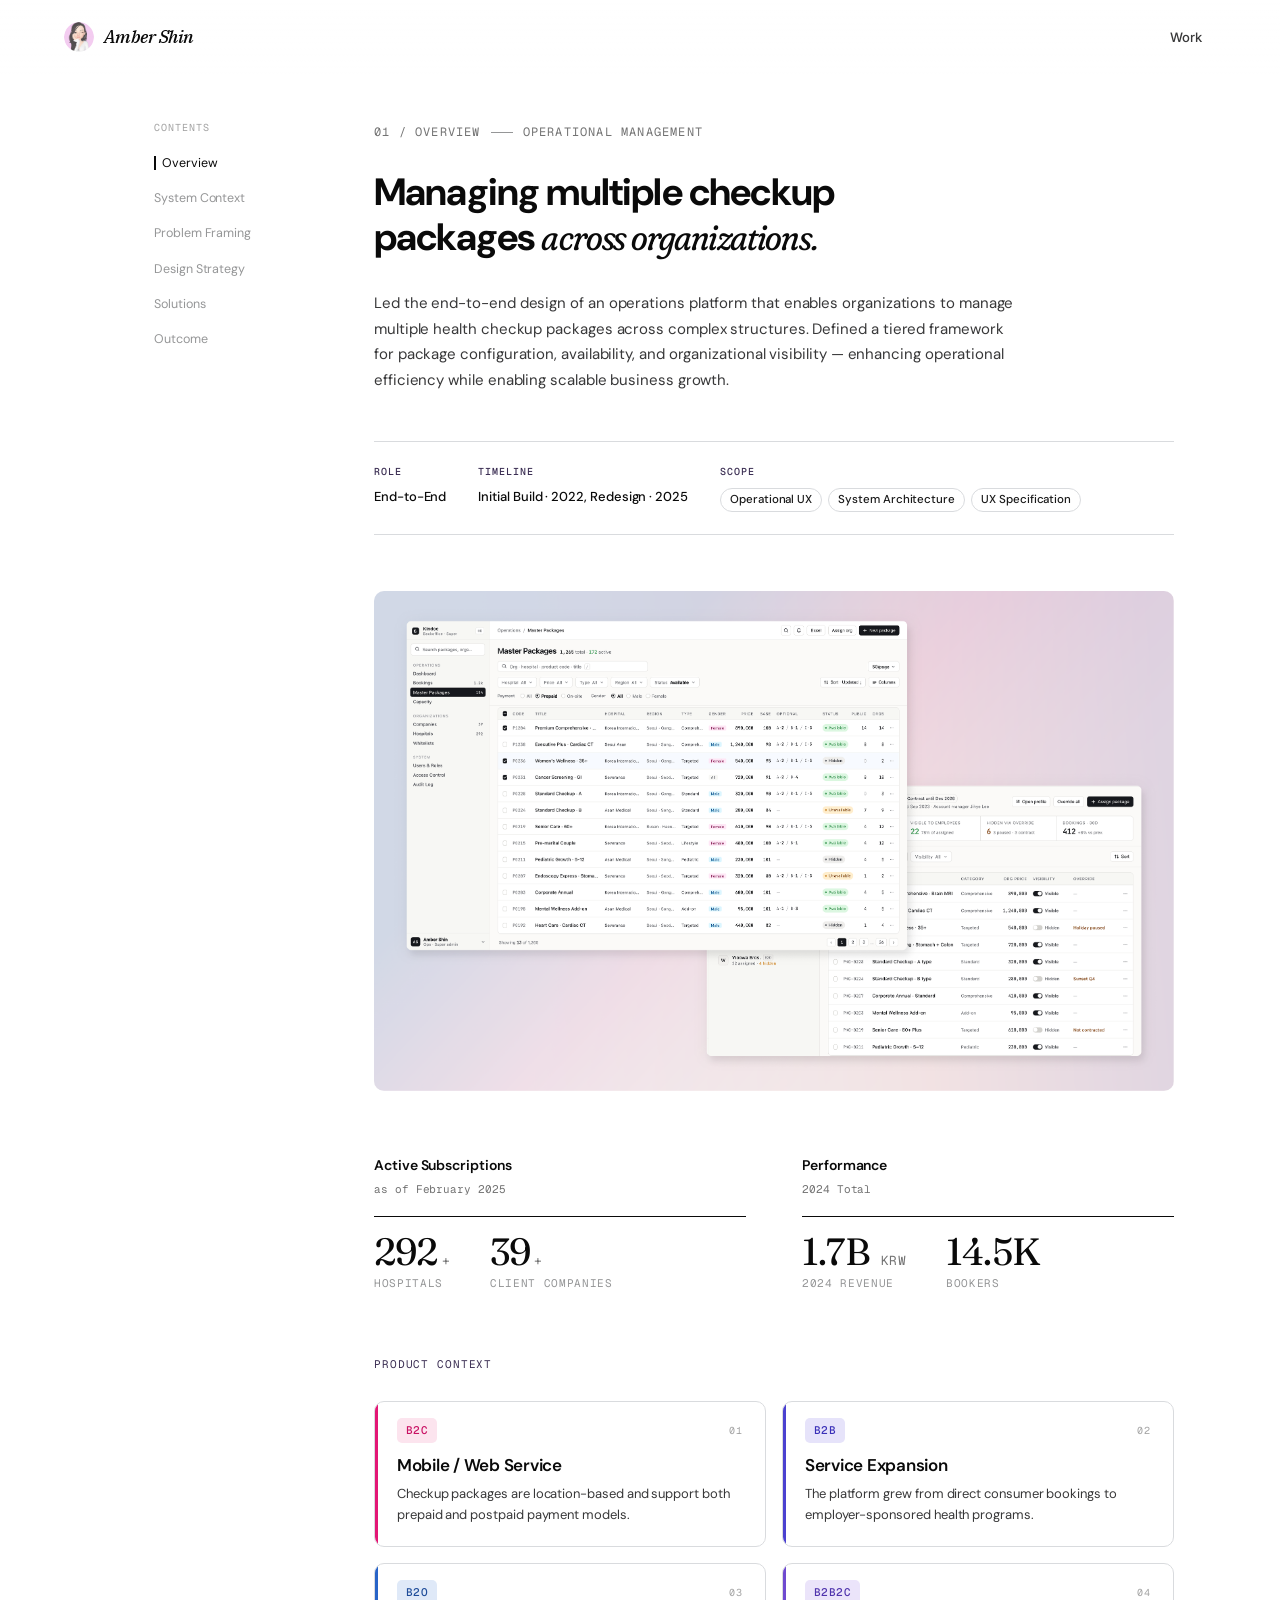
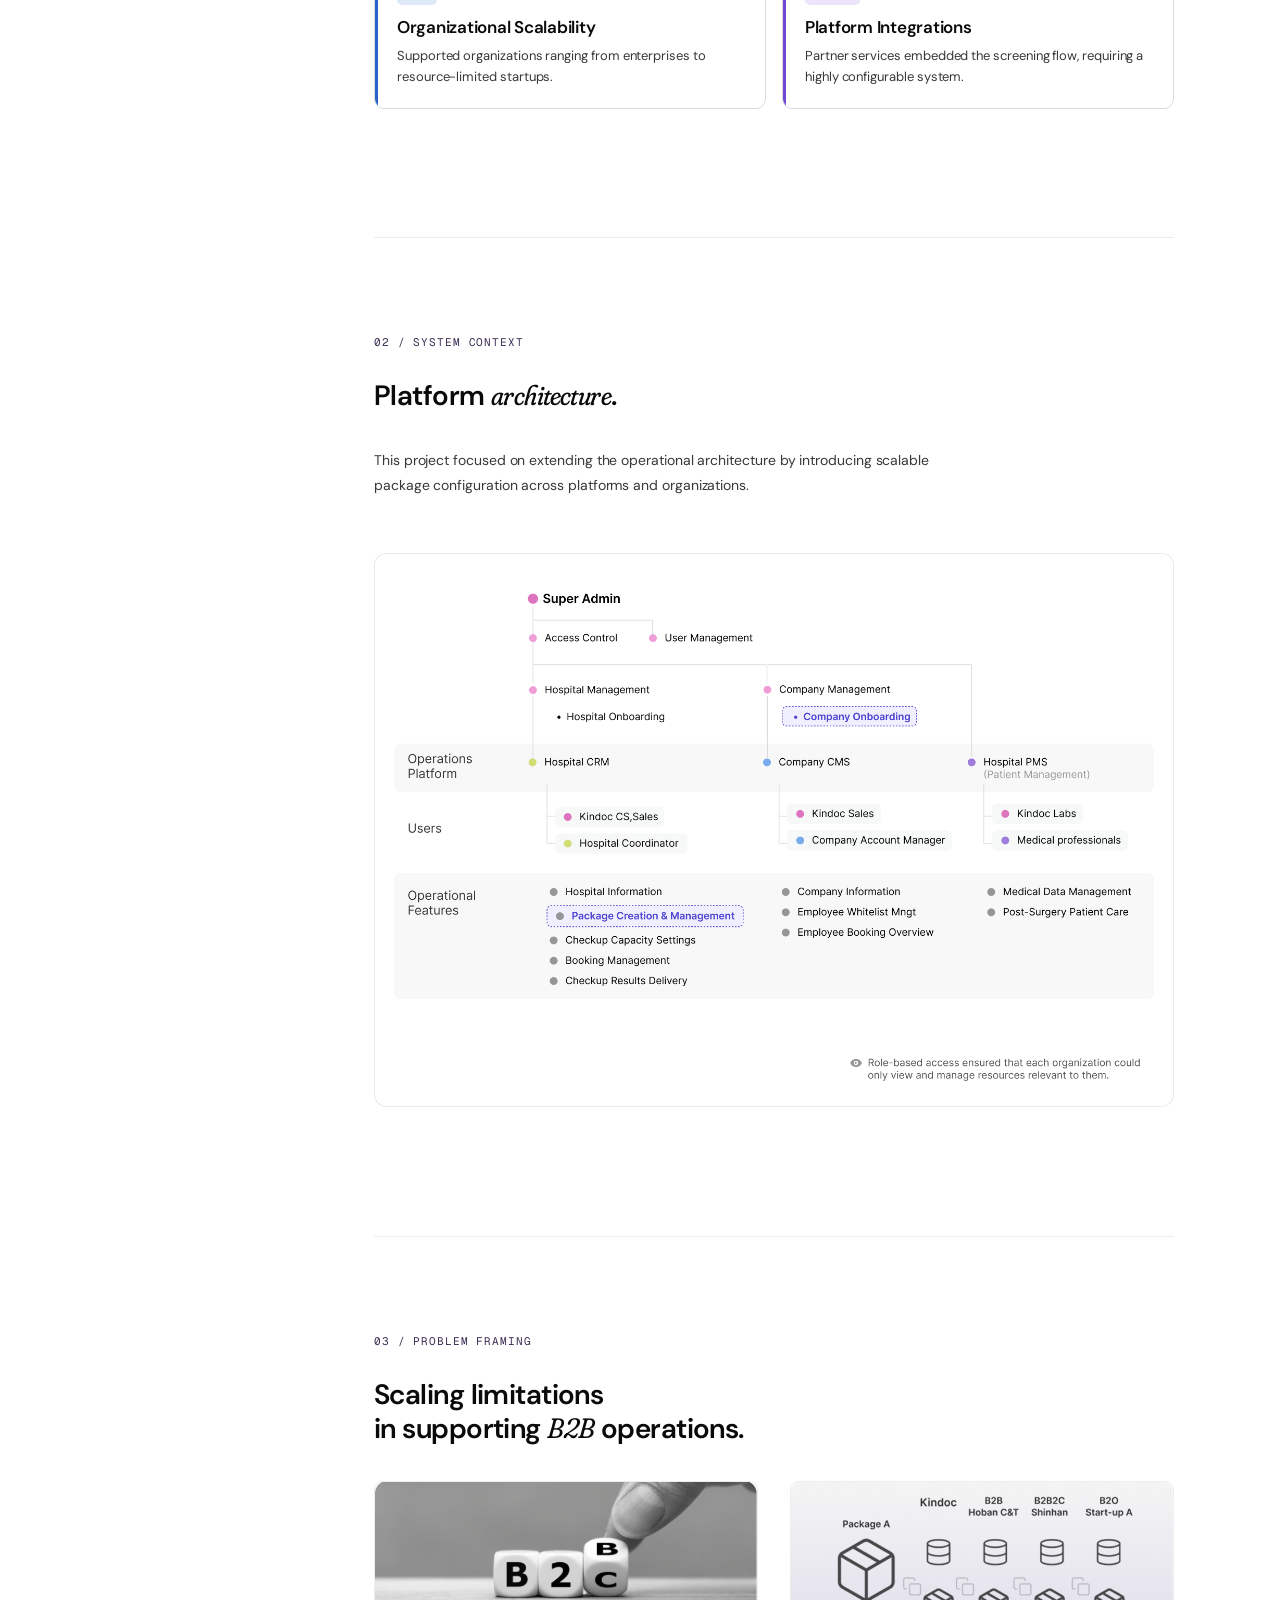
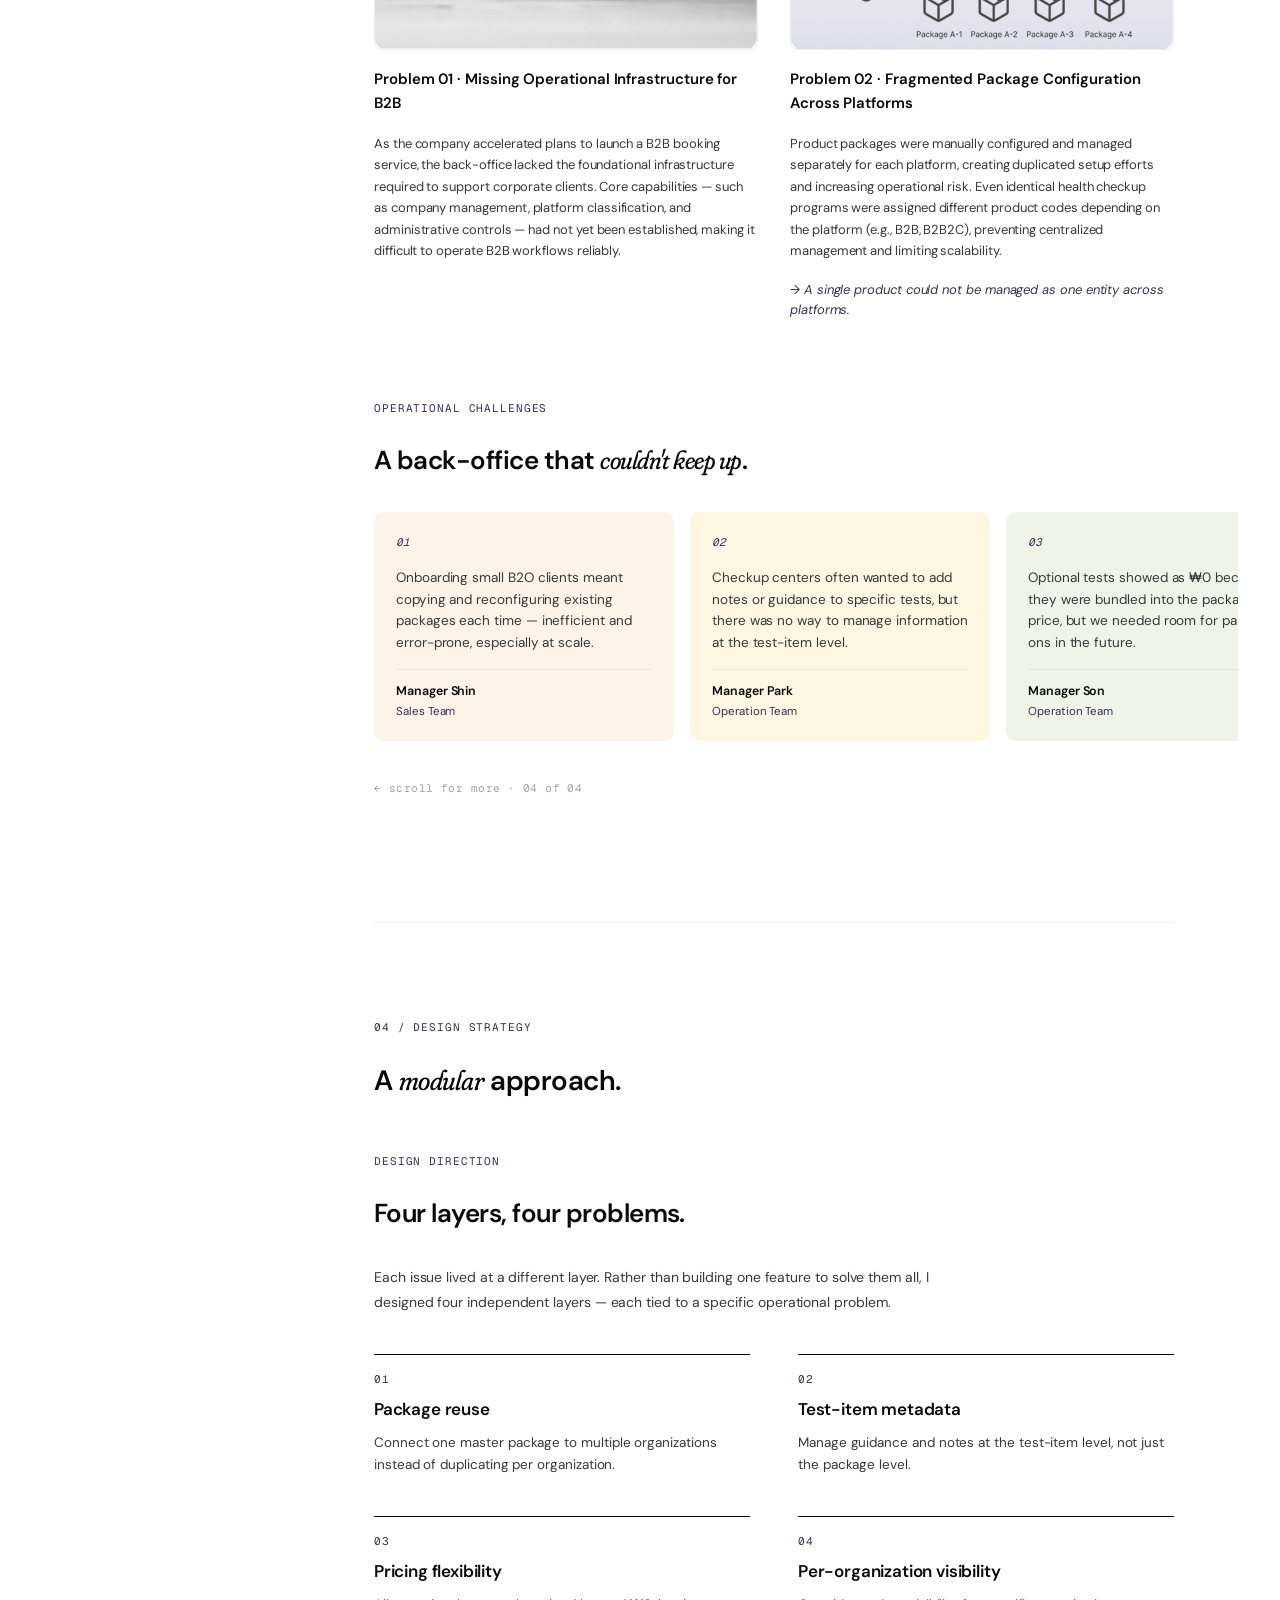
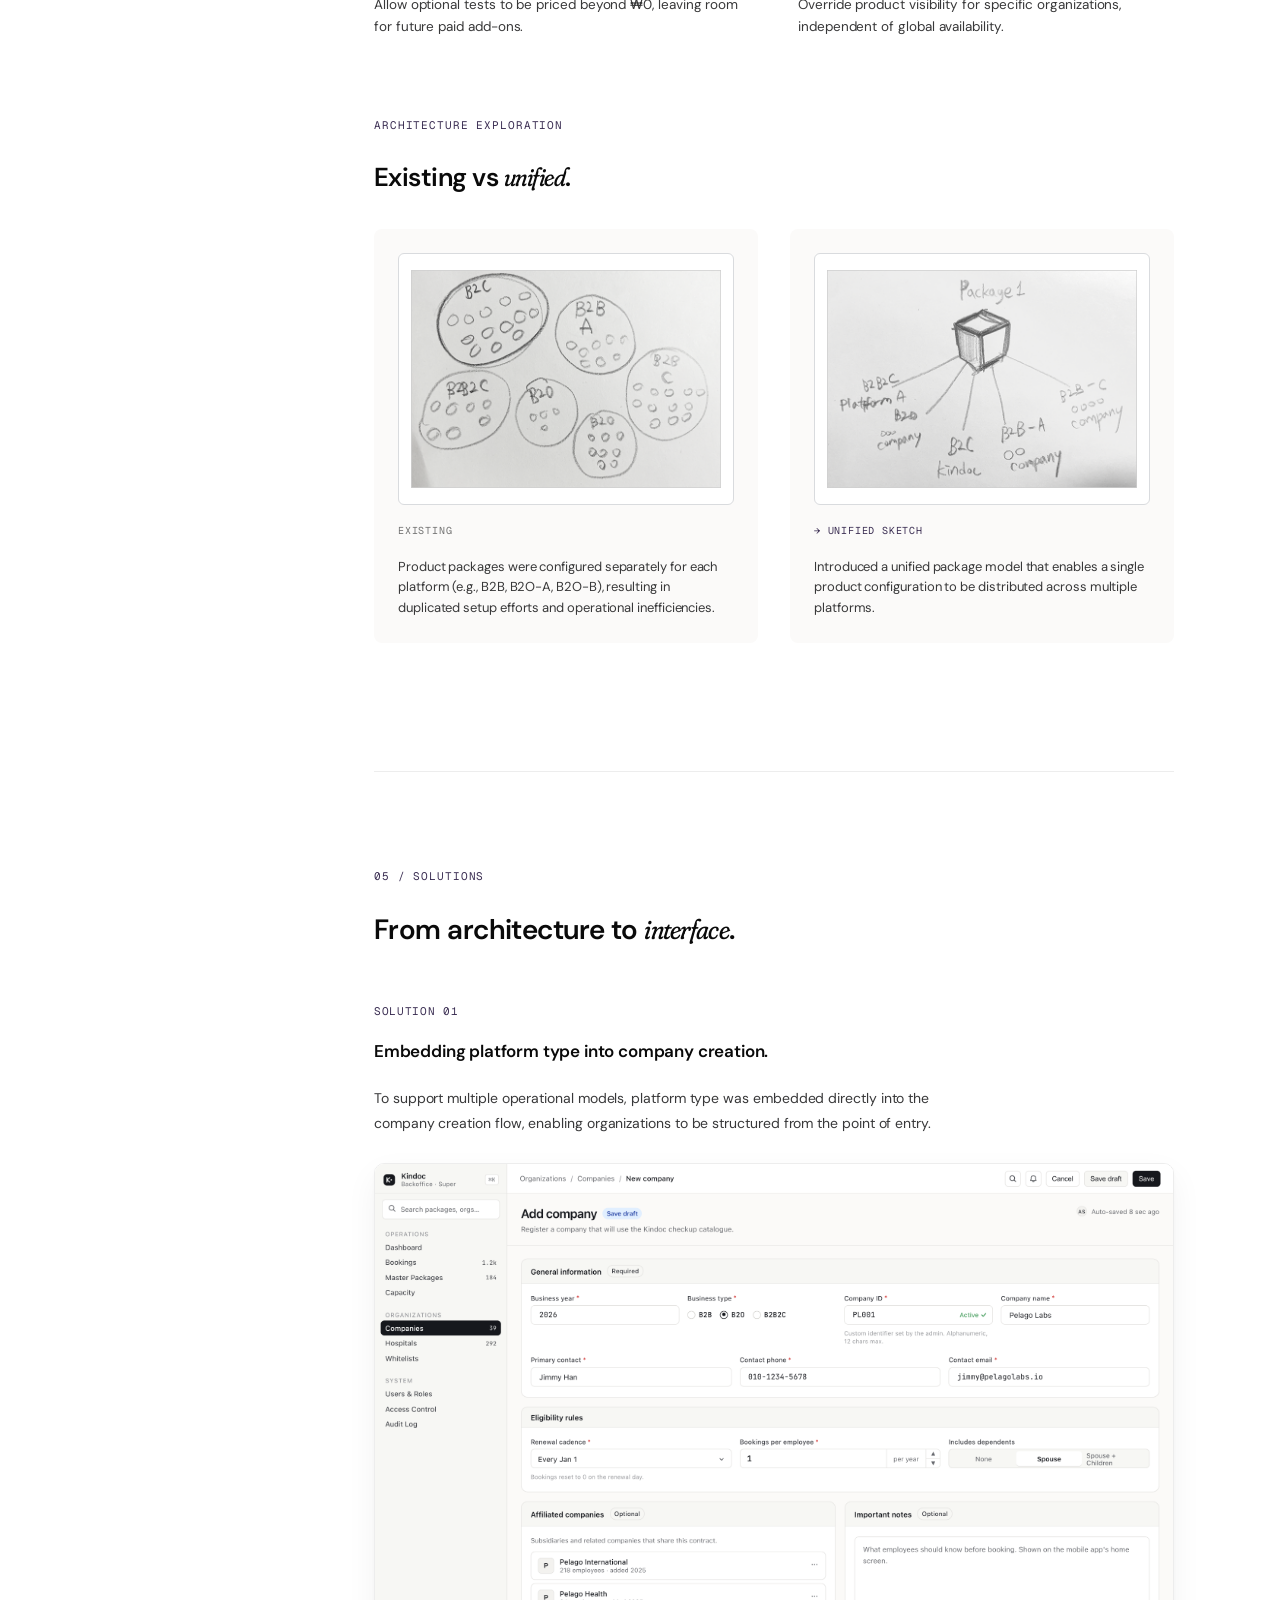
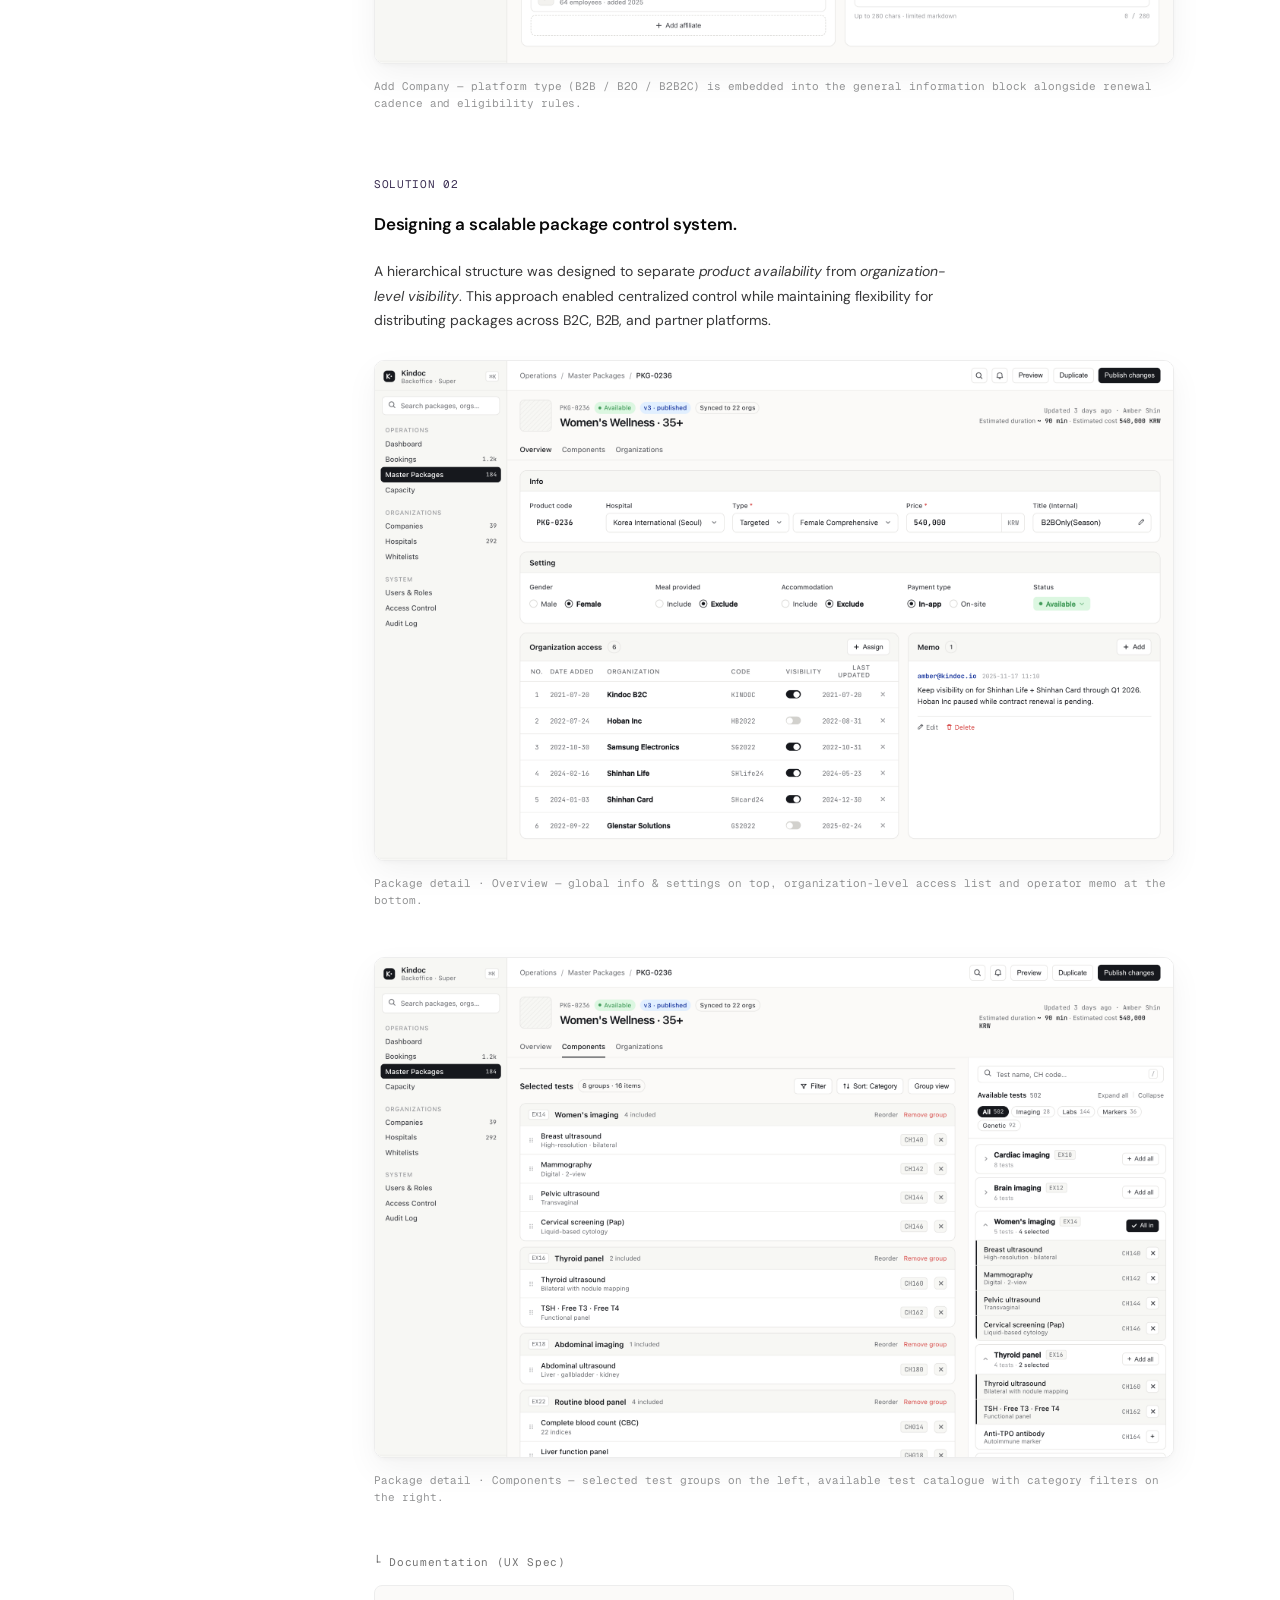
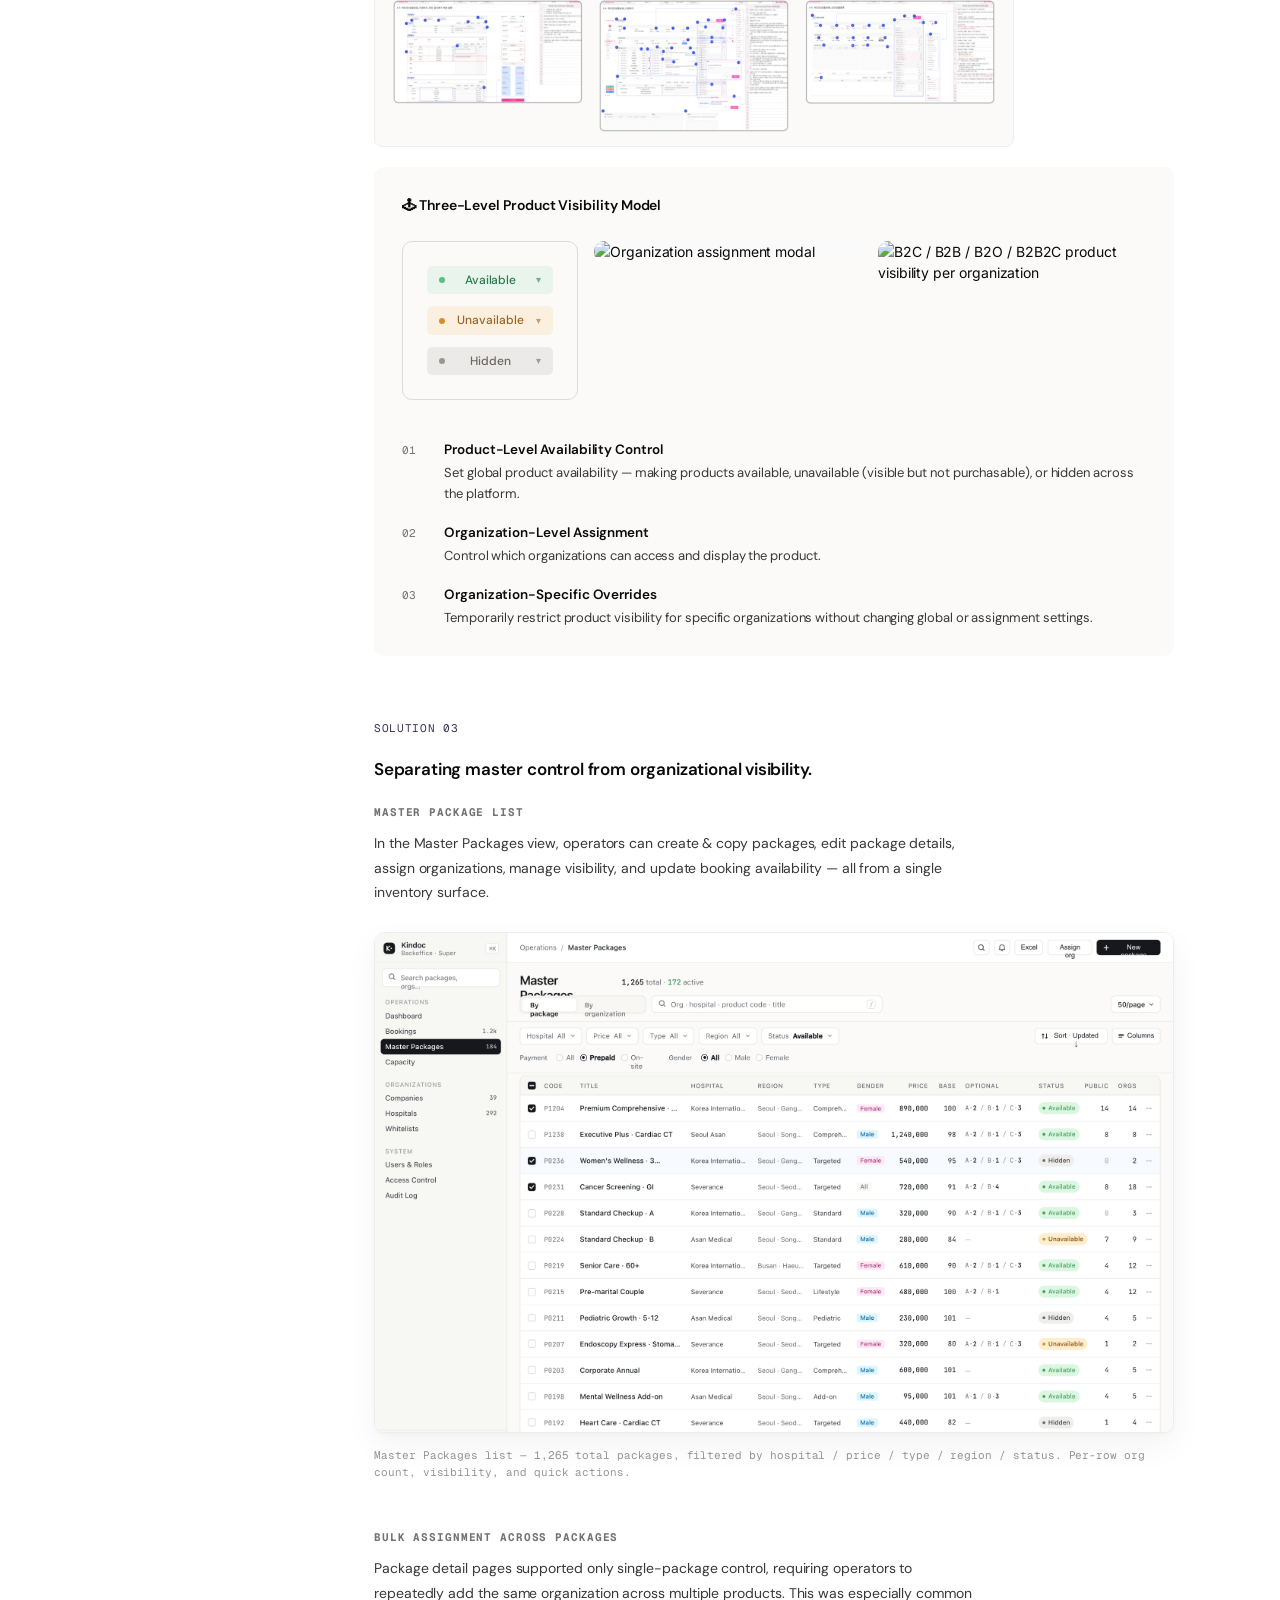
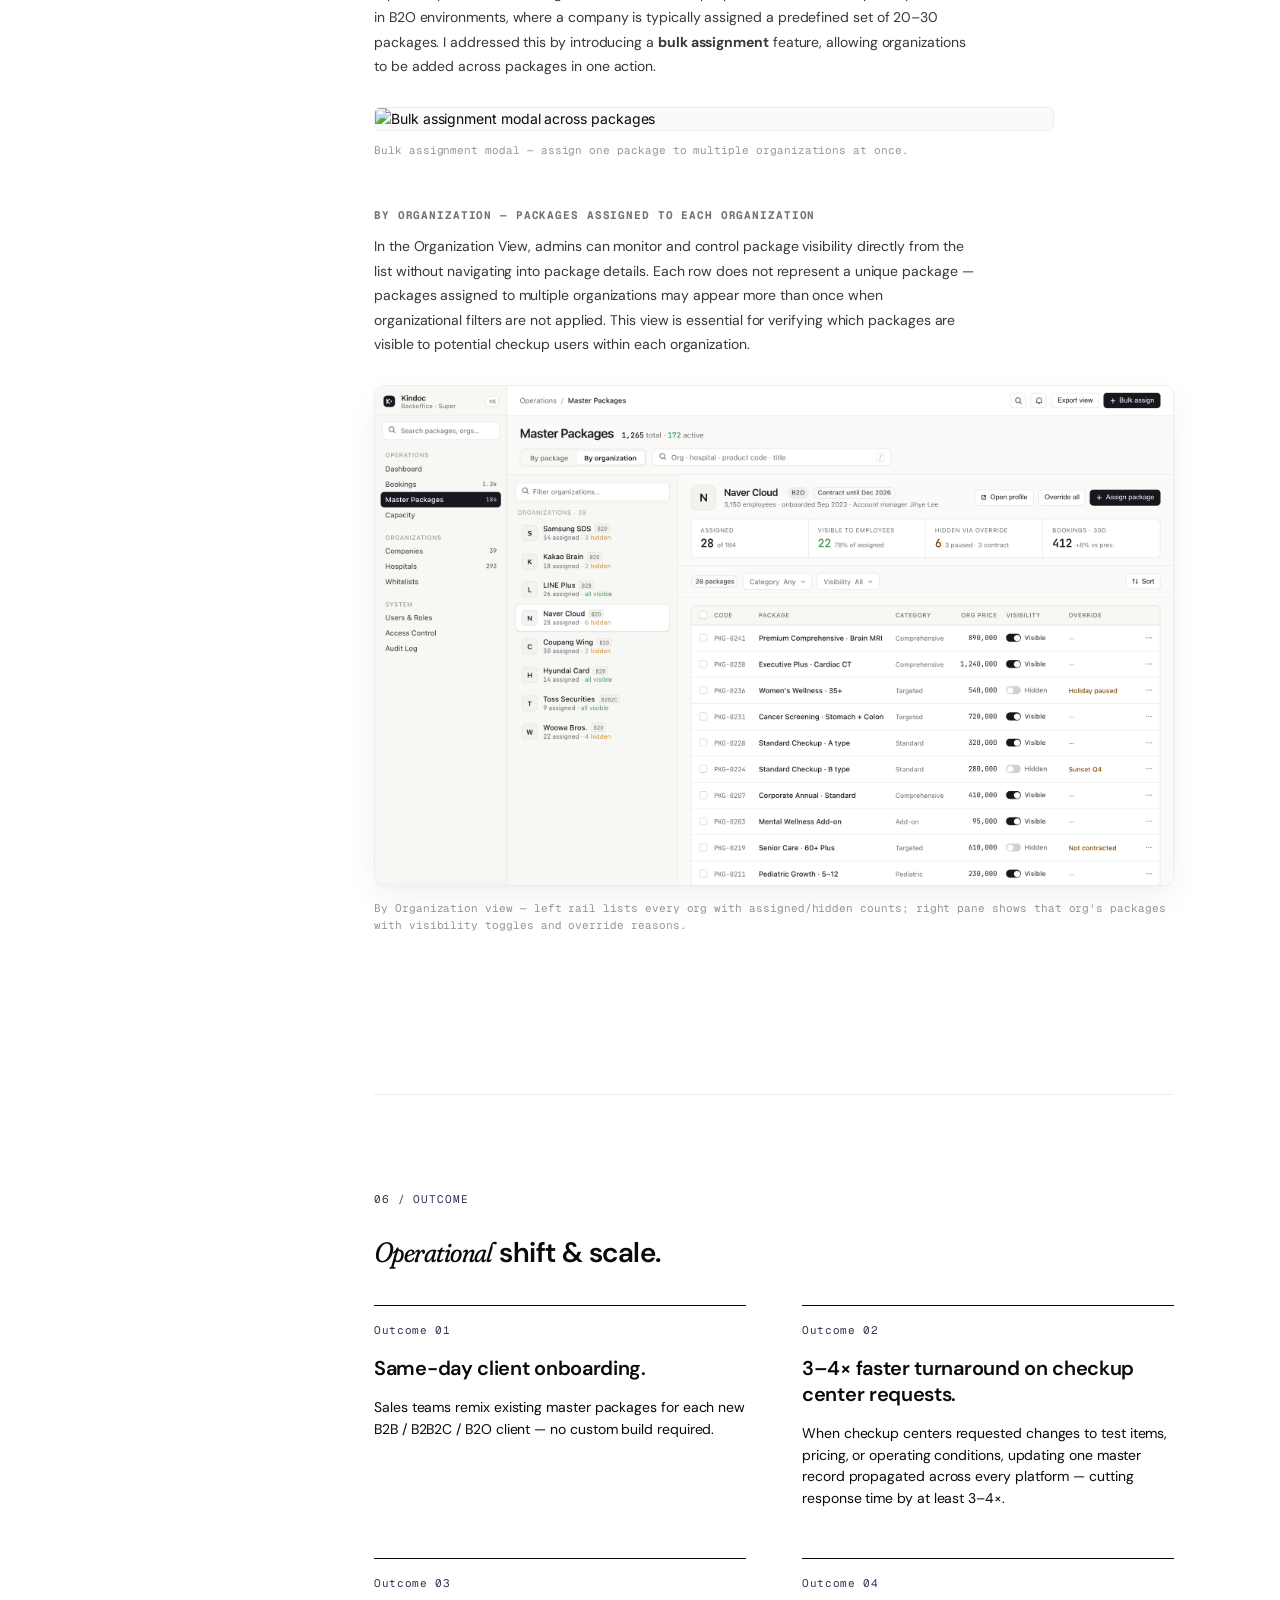
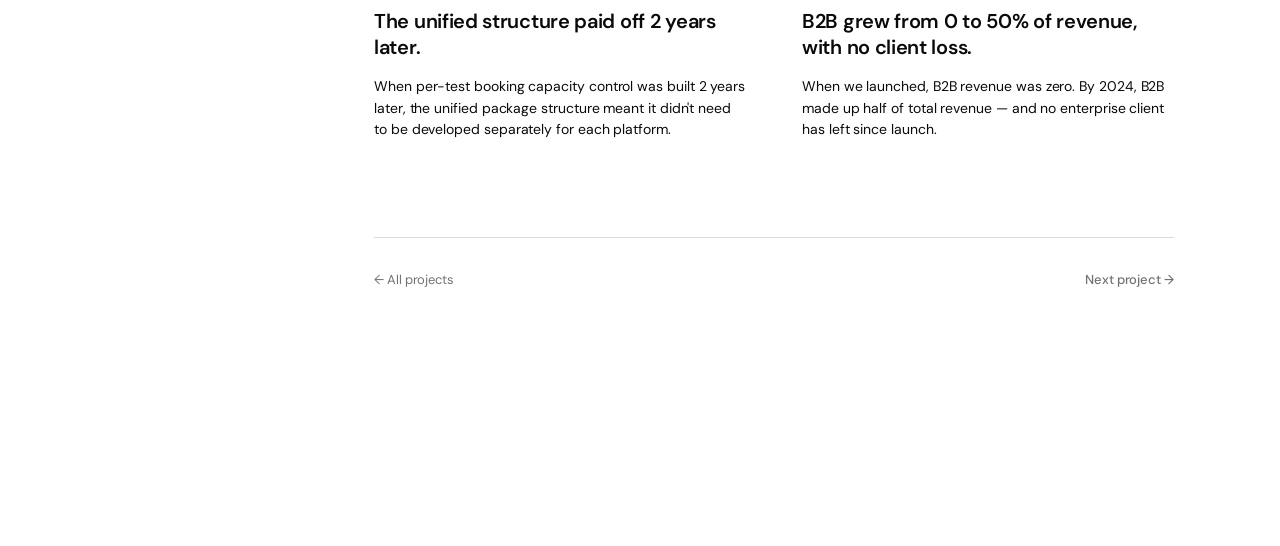
==== commit d65bbe77: "Update work-backoffice.html" ====
--- a/work-backoffice.html
+++ b/work-backoffice.html
@@ -15,7 +15,7 @@
 <header class="nav">
   <a href="index.html" class="nav__brand">
     <img src="assets/images/avatar.png" alt="Amber" />
-    <span>Amber's Portfolio</span>
+    <span>Amber Shin</span>
   </a>
   <nav class="nav__links">
     <a href="work.html" class="nav__link is-active">Work</a>
--- a/assets/css/case.css
+++ b/assets/css/case.css
@@ -14,9 +14,9 @@
 .case-shell {
   display: grid;
   grid-template-columns: var(--case-side) minmax(0, 1fr);
-  gap: 64px;
+  gap: 40px;
   padding: 120px var(--gutter) 160px;
-  max-width: 1280px;
+  max-width: 1100px;
   margin: 0 auto;
 }
 
@@ -64,7 +64,11 @@
 .case-nav__link.is-current::before { height: 14px; left: 0; }
 
 /* Main content column */
-.case-main { min-width: 0; }
+.case-main {
+  min-width: 0;
+  max-width: 800px;
+  margin-inline: auto;
+}
 /* Section padding */
 .case-section {
   padding: 96px 0;
@@ -74,6 +78,22 @@
 .case-section:first-of-type {
   border-top: 0;
   padding-top: 0;
+}
+
+/* ===== Visual content max-width ===== */
+/* Constrain large visuals (images, mockups, diagrams) to a comfortable
+   reading width while keeping text bodies at their existing width. */
+.case-cover,
+.case-section > img,
+.problem-grid,
+.explore,
+.ui-frame,
+.ui-caption,
+.uxspec,
+.levels {
+  max-width: 800px;
+  margin-left: 0;
+  margin-right: auto;
 }
 
 /* ===== Hero / Overview ===== */
@@ -449,6 +469,7 @@
   display: flex;
   gap: 16px;
   width: max-content;
+  padding-right: max(var(--gutter), 32px);
 }
 .challenge {
   flex: 0 0 300px;
@@ -510,6 +531,44 @@
   color: var(--muted-3);
   letter-spacing: 0.04em;
   margin: 0 0 28px;
+}
+
+/* ===== Design direction (4 layered approaches) ===== */
+.direction-grid {
+  display: grid;
+  grid-template-columns: repeat(2, 1fr);
+  gap: 40px 48px;
+  margin-top: 8px;
+}
+.direction {
+  padding-top: 16px;
+  border-top: 1px solid var(--fg);
+  display: flex;
+  flex-direction: column;
+  gap: 8px;
+}
+.direction__num {
+  font-family: var(--font-mono);
+  font-size: 11px;
+  letter-spacing: 0.06em;
+  color: var(--accent);
+}
+.direction__label {
+  font-family: 'DM Sans', var(--font-sans);
+  font-size: 17px;
+  font-weight: 600;
+  line-height: 1.3;
+  letter-spacing: -0.01em;
+  color: var(--fg);
+  margin: 2px 0 4px 0;
+}
+.direction__body {
+  font-family: 'DM Sans', var(--font-sans);
+  font-size: 13.5px;
+  line-height: 1.6;
+  color: var(--fg-3);
+  letter-spacing: -0.005em;
+  margin: 0;
 }
 
 /* ===== Architecture exploration: existing vs unified ===== */
@@ -736,6 +795,10 @@
   grid-template-columns: repeat(3, 1fr);
   gap: 24px;
 }
+.outcome-list--2col {
+  grid-template-columns: repeat(2, 1fr);
+  gap: 48px 56px;
+}
 .outcome {
   padding-top: 16px;
   border-top: 1px solid var(--fg);
@@ -748,6 +811,15 @@
   font-size: 11px;
   letter-spacing: 0.06em;
   color: var(--accent);
+}
+.outcome__headline {
+  font-family: 'DM Sans', var(--font-sans);
+  font-size: 20px;
+  font-weight: 600;
+  line-height: 1.3;
+  letter-spacing: -0.015em;
+  color: var(--fg);
+  margin: 4px 0 4px 0;
 }
 .outcome__body {
   font-family: 'DM Sans', var(--font-sans);
@@ -801,6 +873,9 @@
   .case-stats { grid-template-columns: 1fr; gap: 32px; }
   .problem-grid, .explore { gap: 24px; }
   .outcome-list { grid-template-columns: 1fr; gap: 28px; }
+  .outcome-list--2col { grid-template-columns: 1fr; gap: 28px; }
+  .outcome__headline { font-size: 18px; }
+  .direction-grid { grid-template-columns: 1fr; gap: 28px; }
   .challenges { gap: 12px; }
   .challenge { flex: 0 0 280px; }
 }
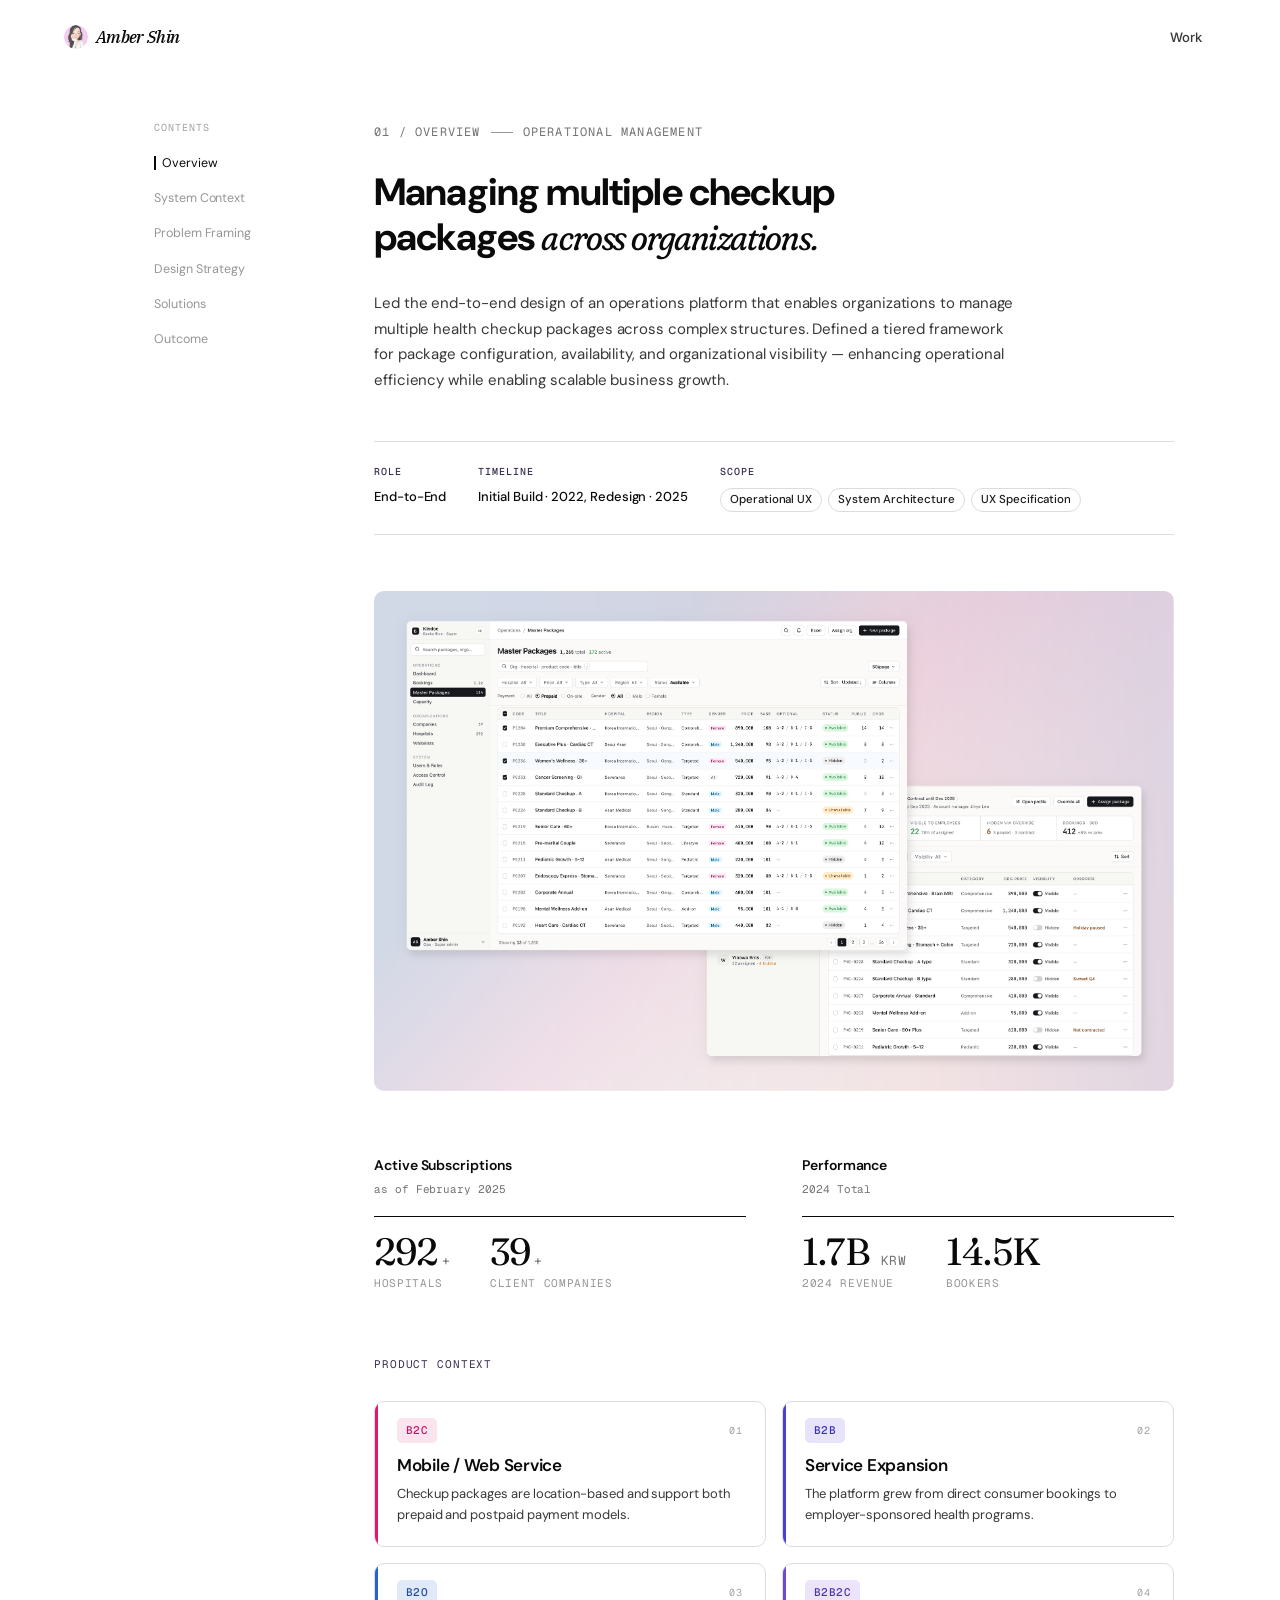
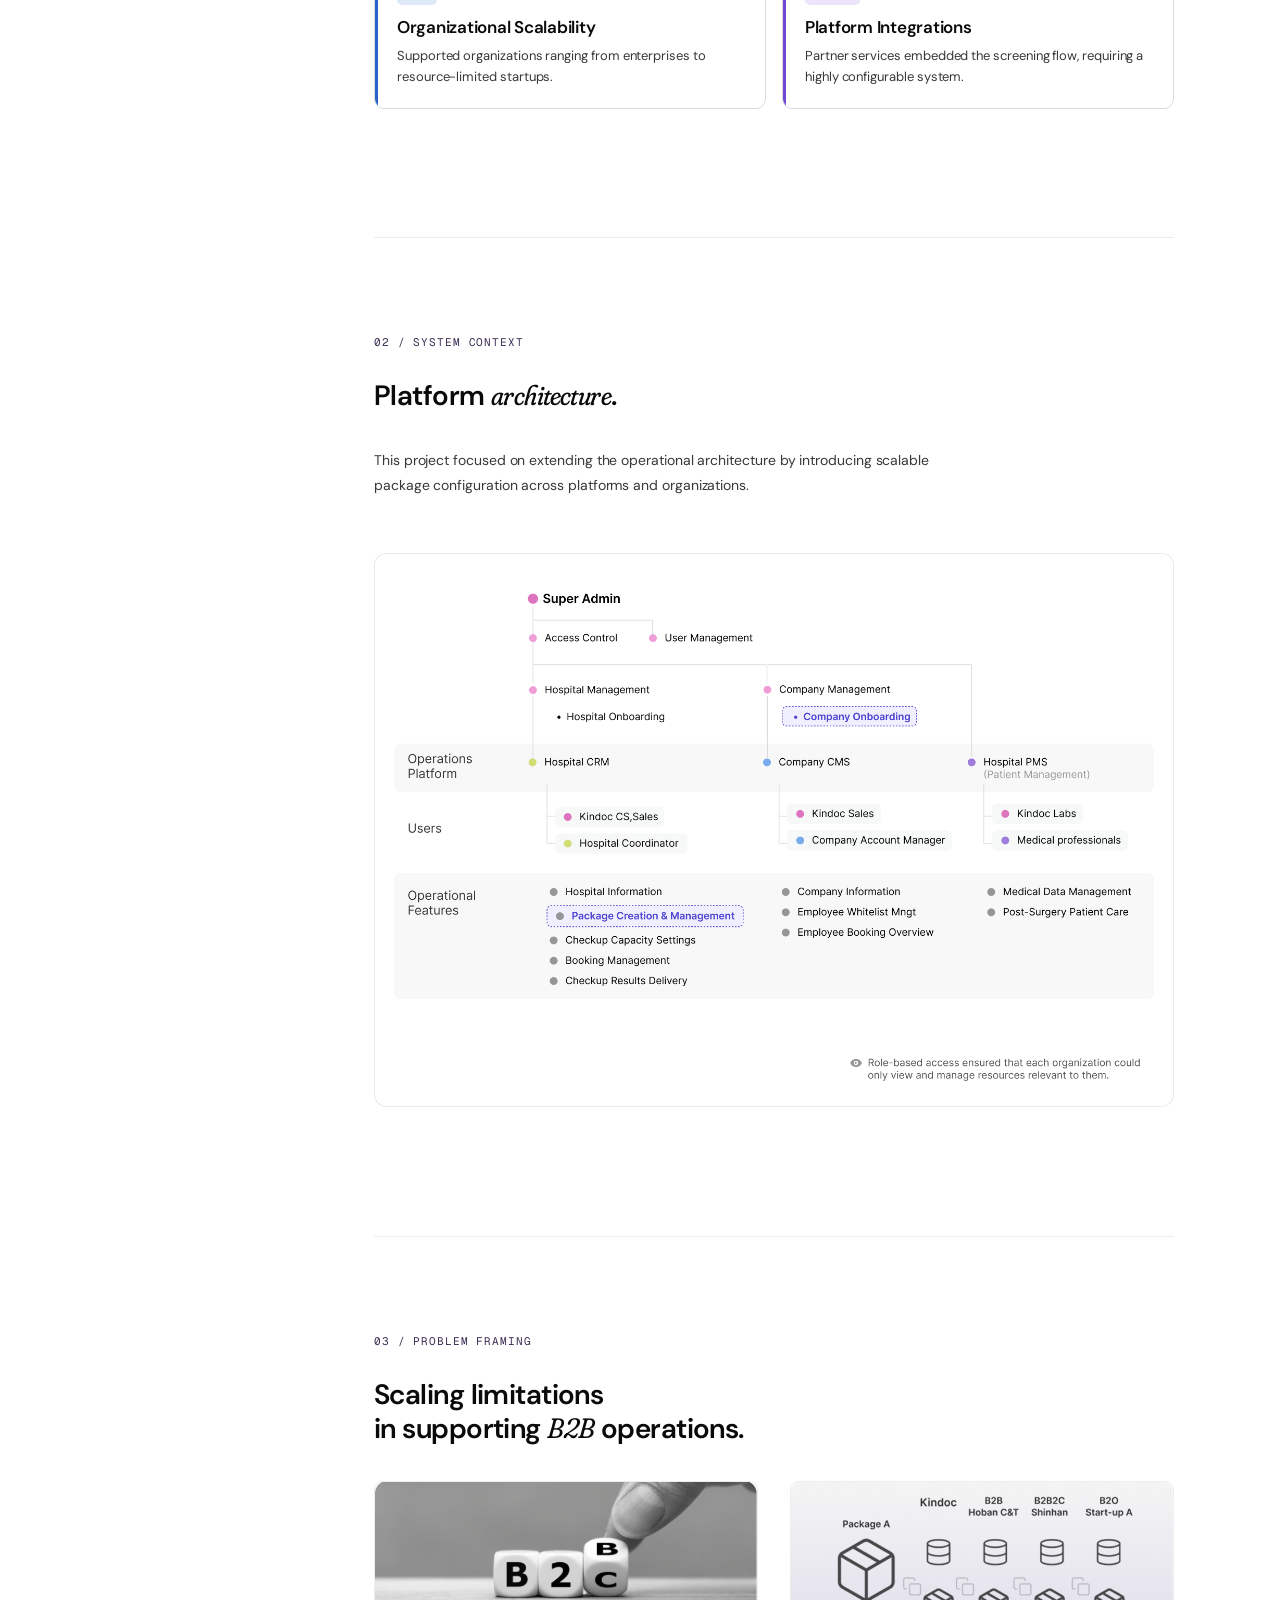
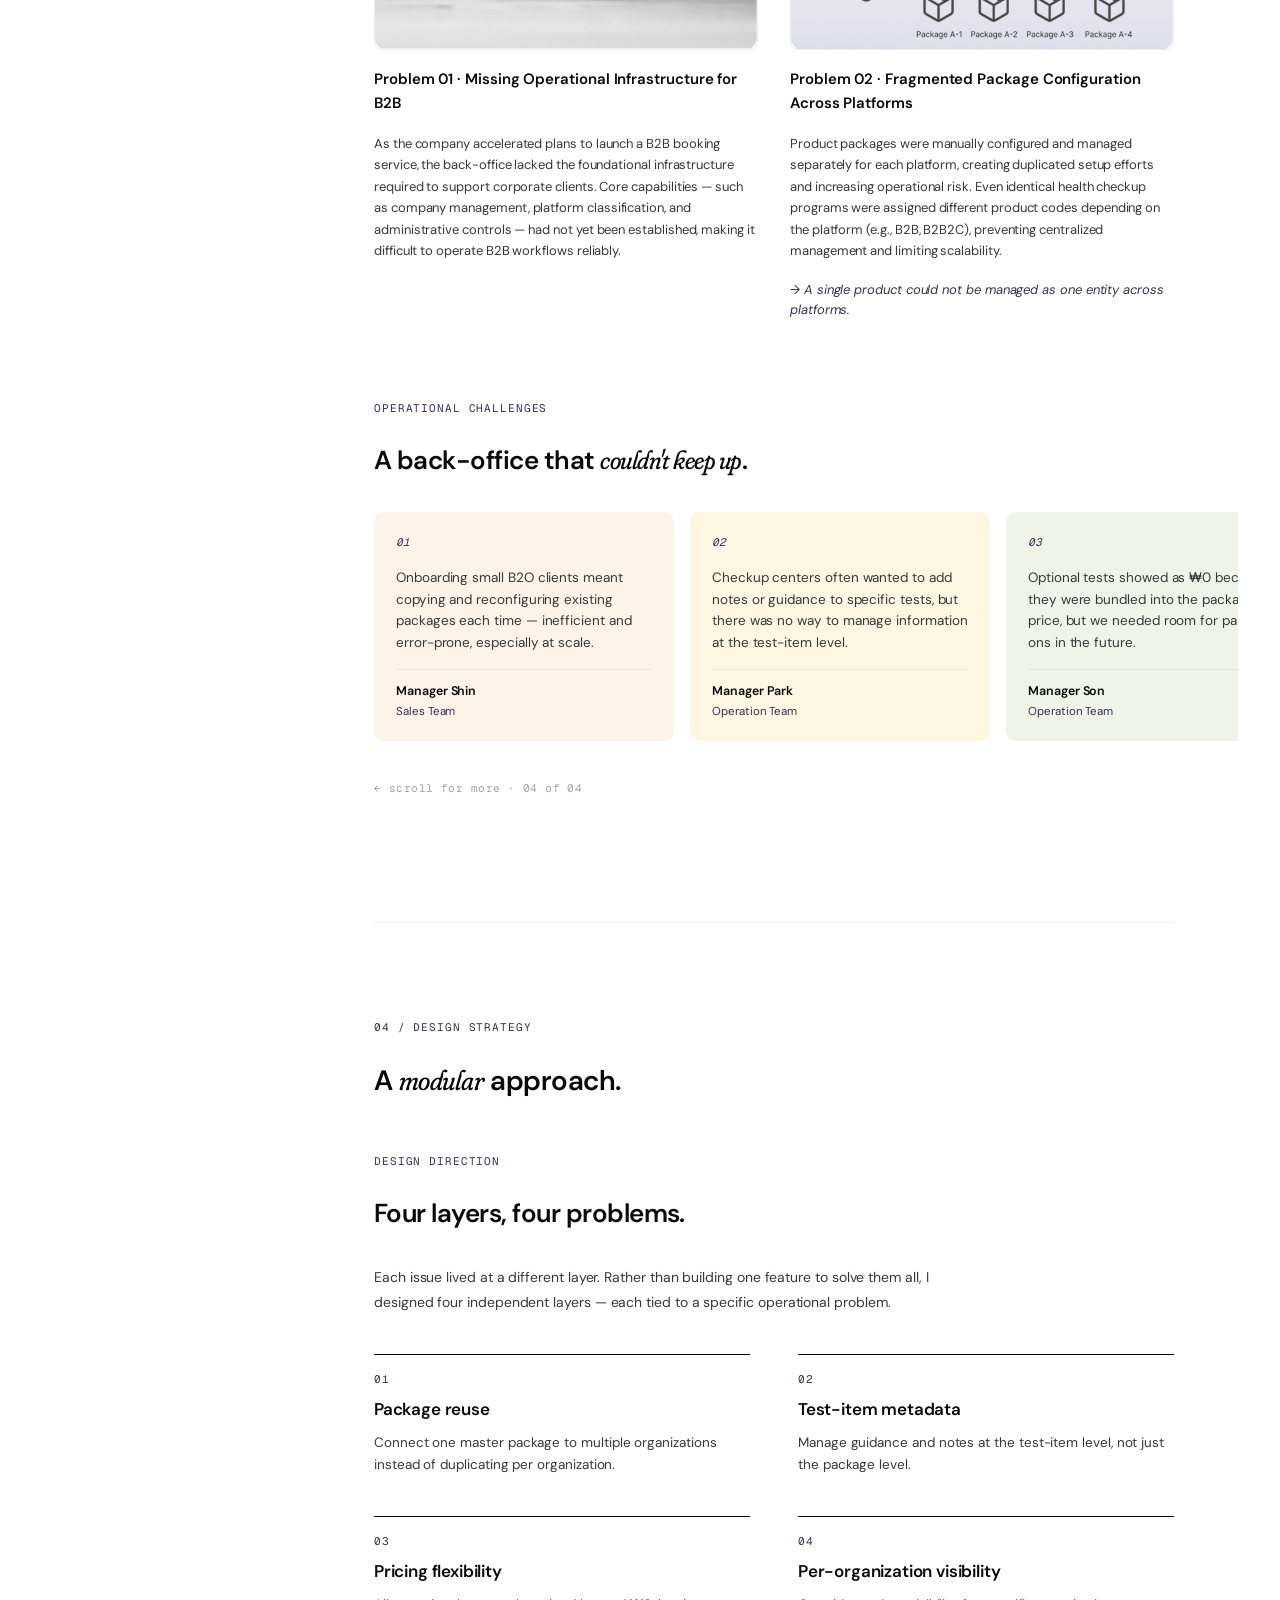
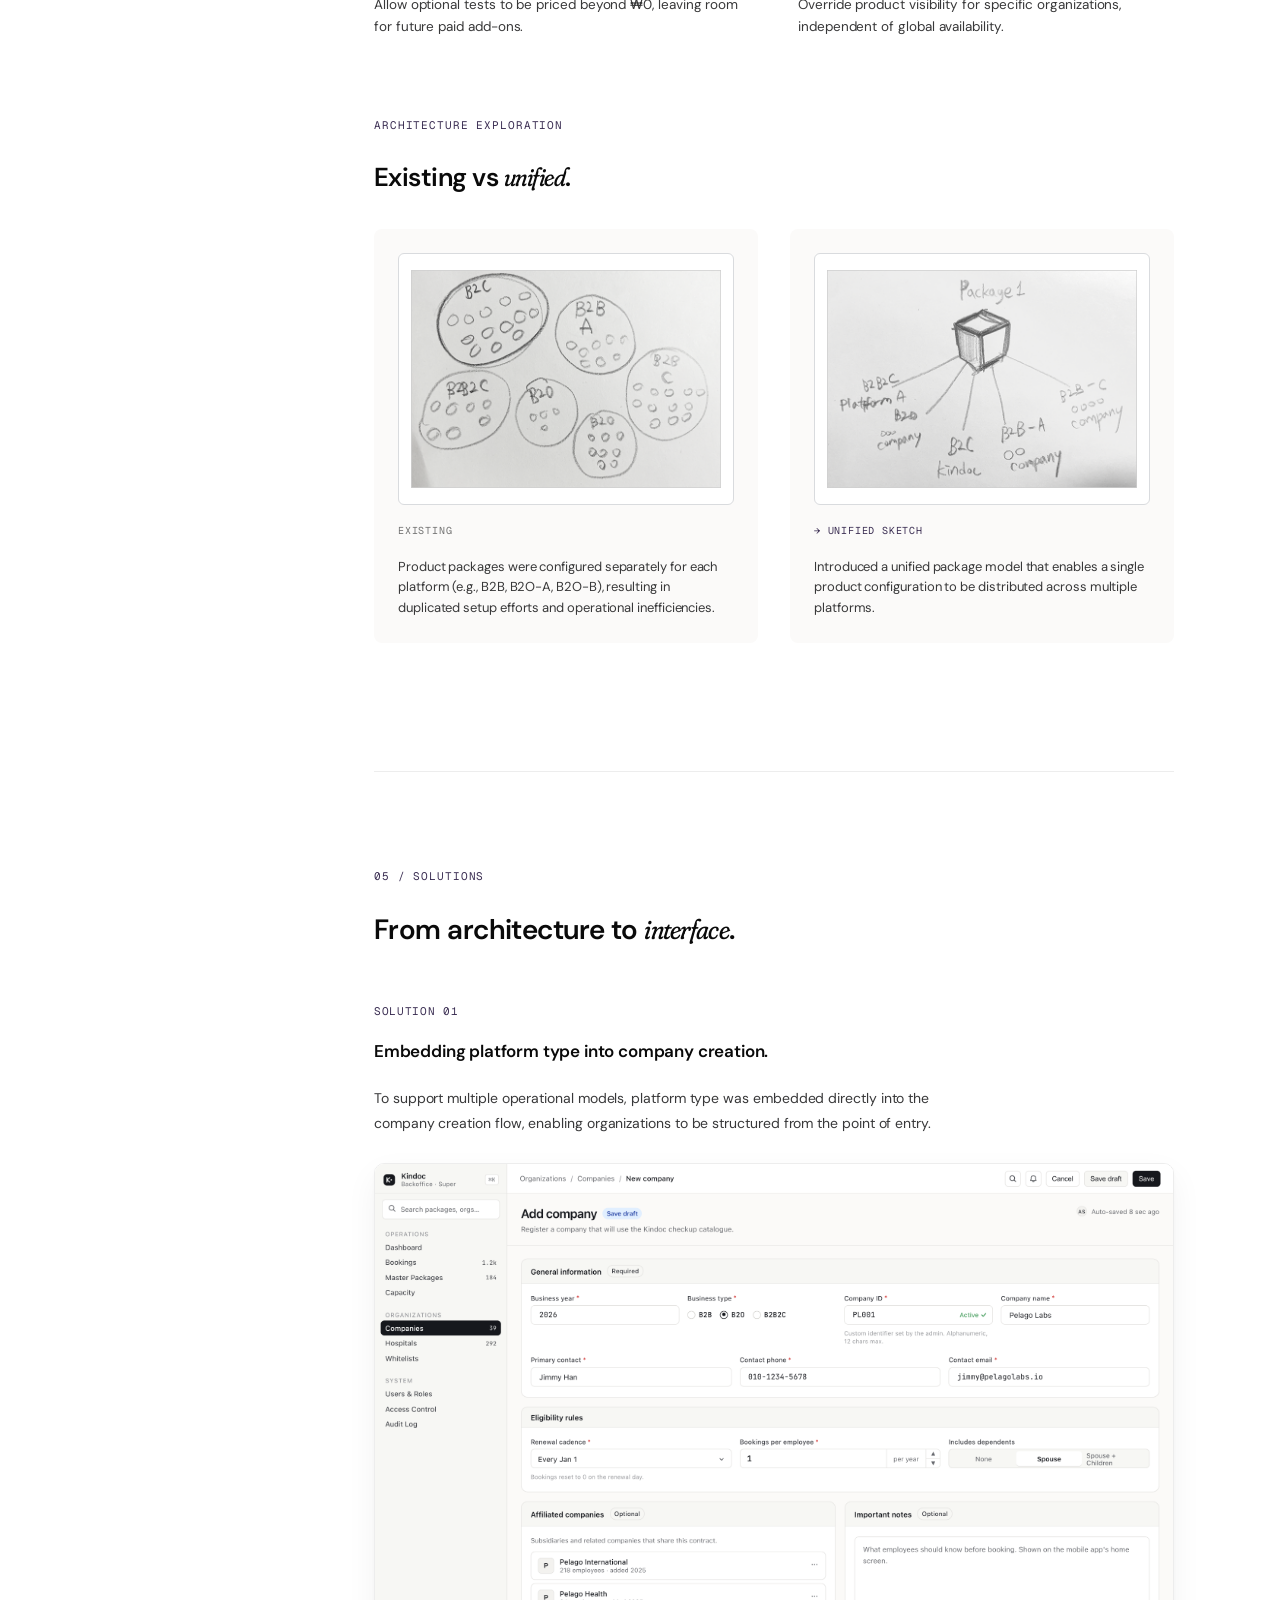
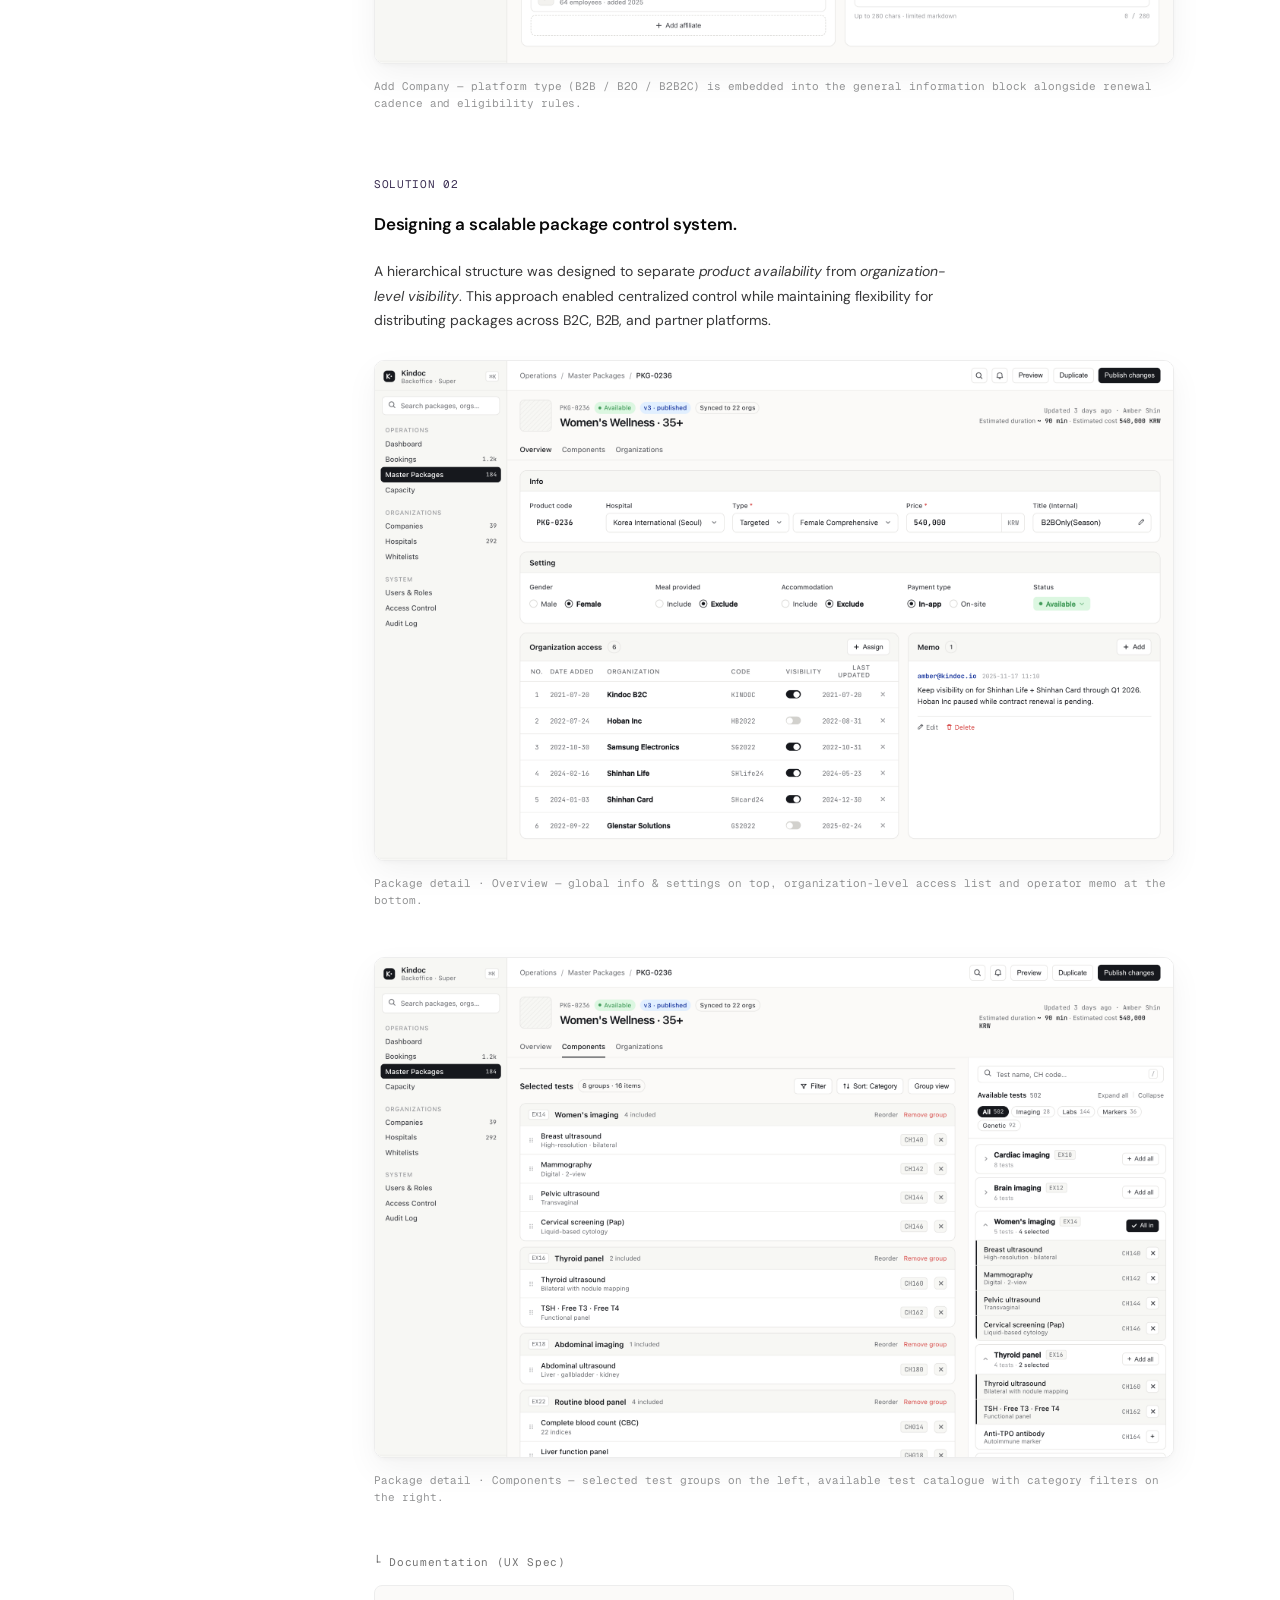
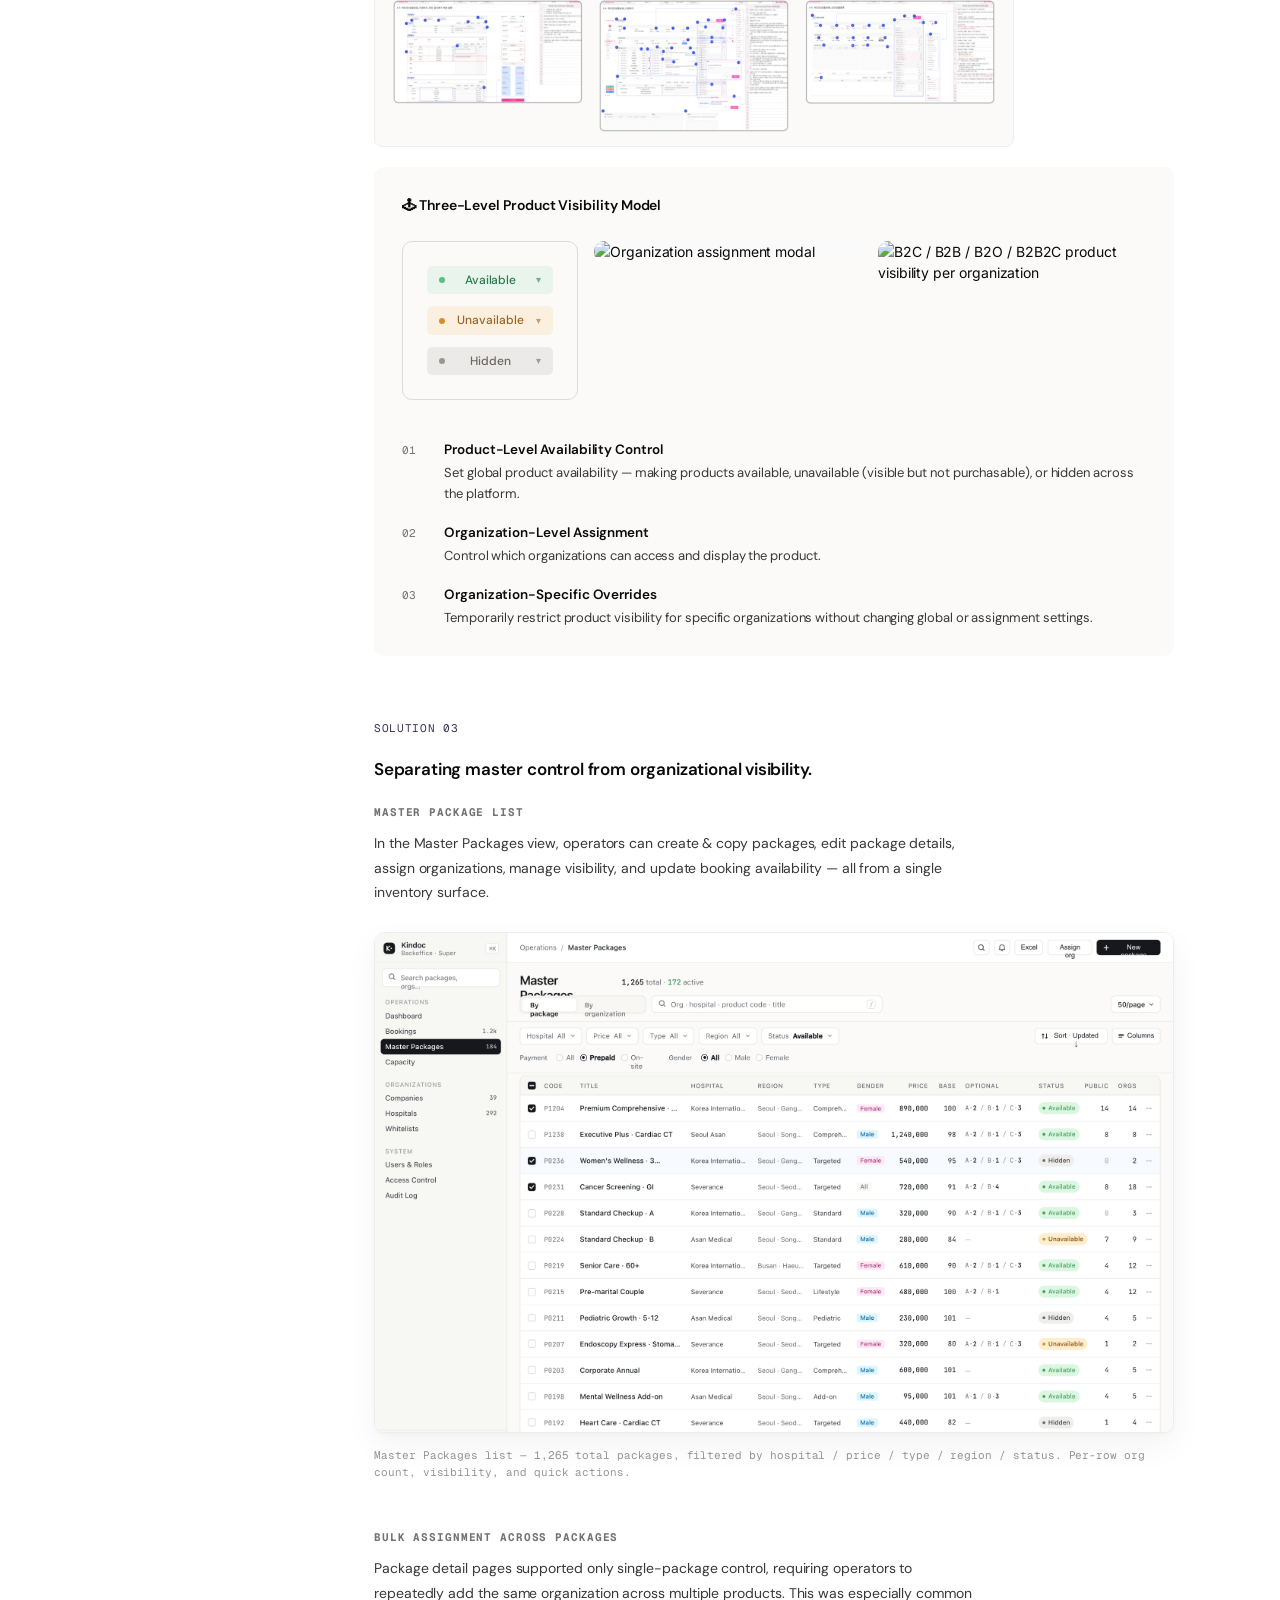
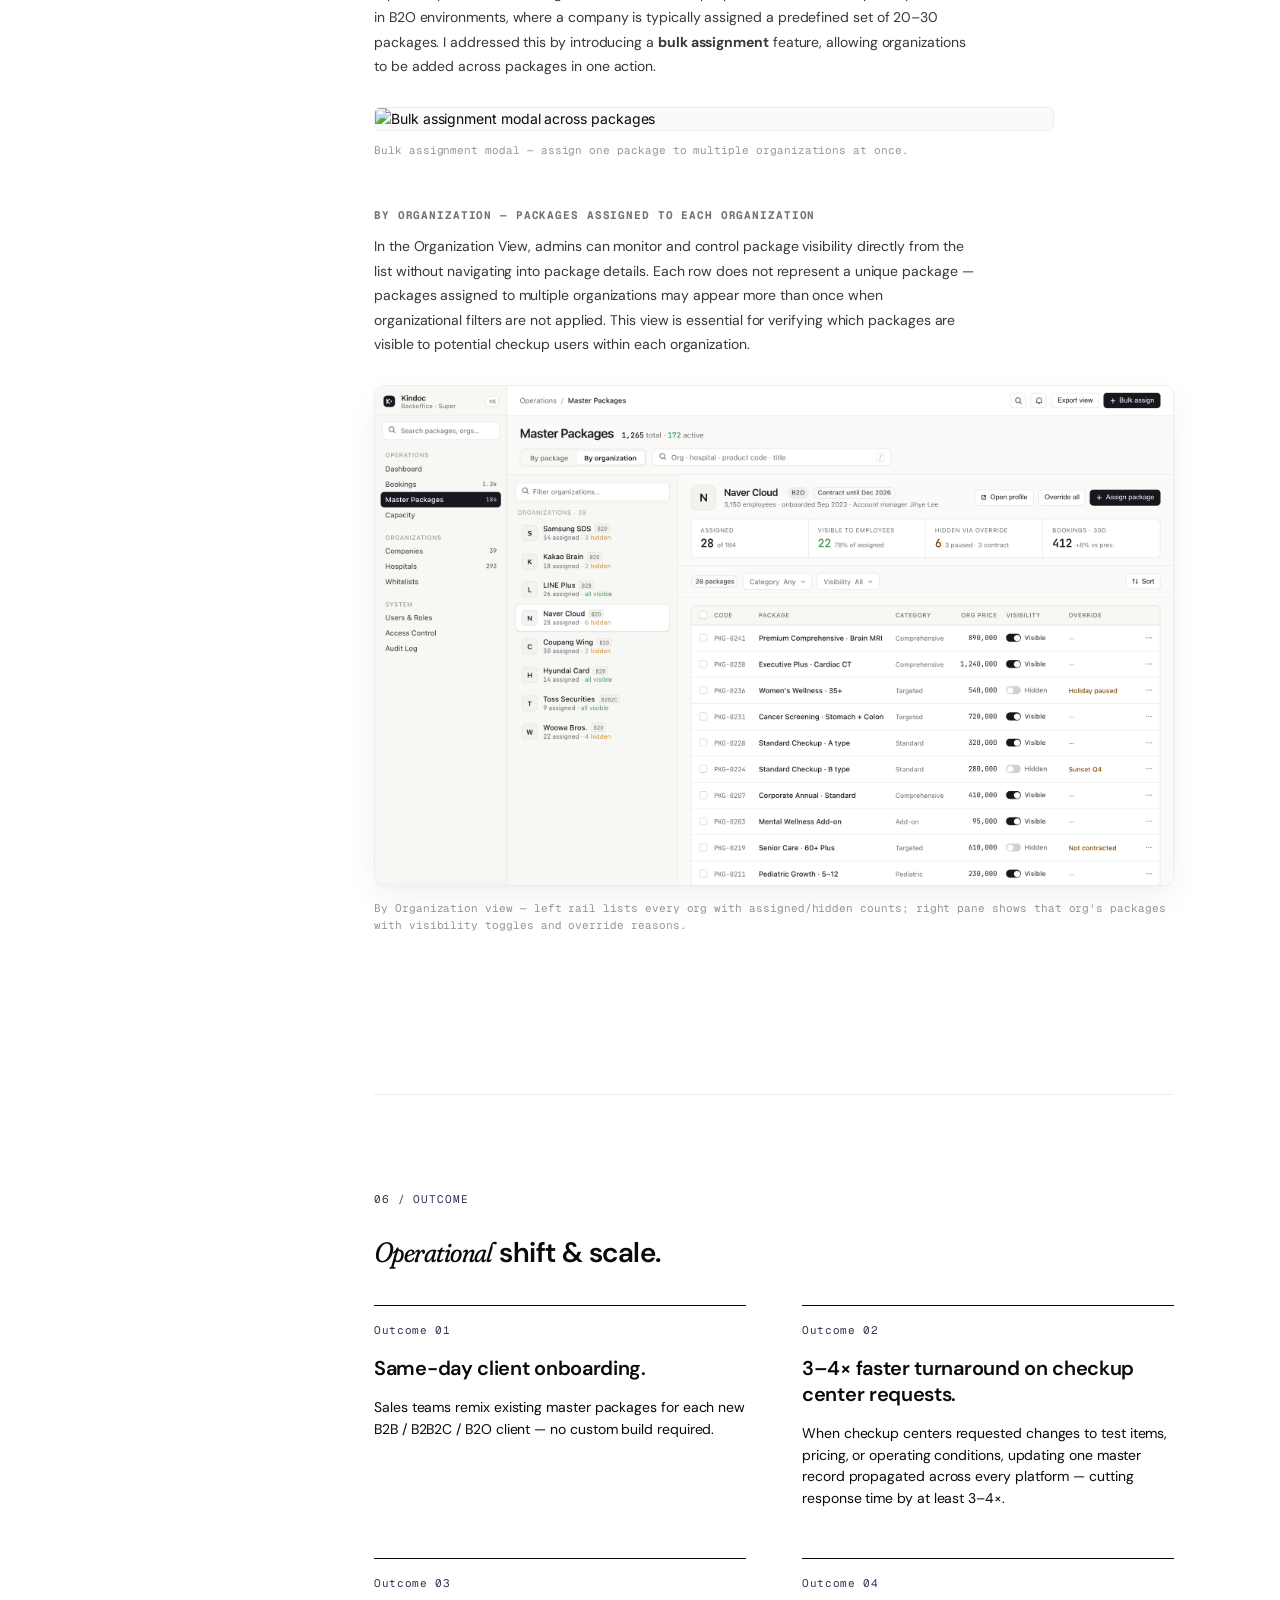
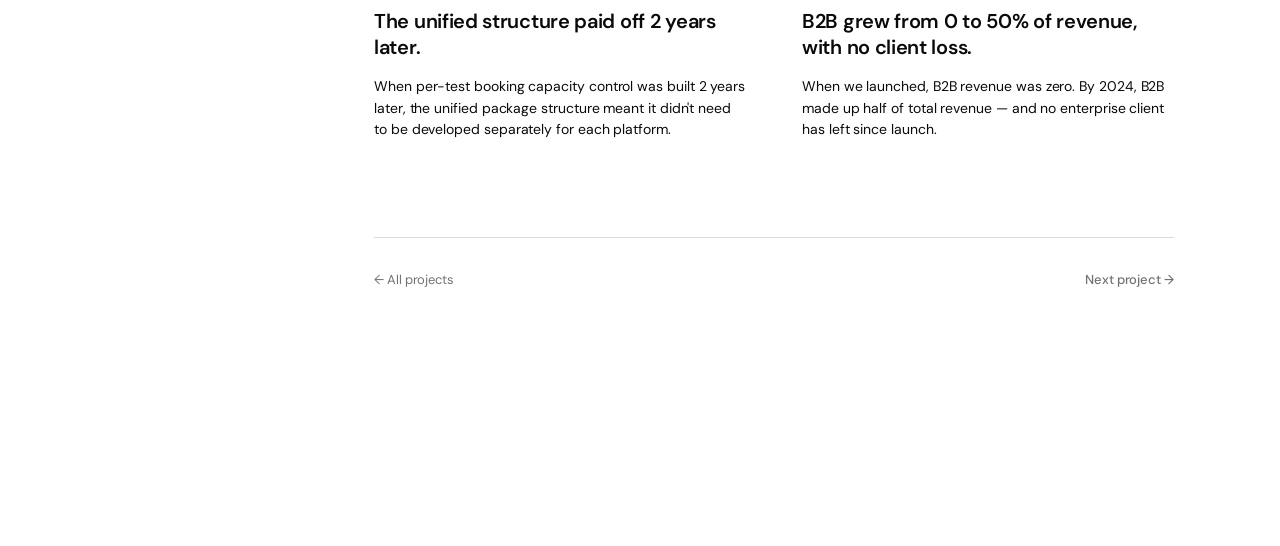
==== commit d6655f47: "Update work-backoffice.html" ====
--- a/work-backoffice.html
+++ b/work-backoffice.html
@@ -7,7 +7,7 @@
 <meta name="description" content="Designing a scalable operational platform for managing multiple checkup packages across organizations." />
 <link rel="stylesheet" href="assets/css/style.css" />
 <link rel="stylesheet" href="assets/css/case.css" />
-<link rel="icon" type="image/png" href="assets/images/avatar.png" />
+<link rel="icon" type="image/png" href="assets/images/favicon.png" />
 </head>
 <body data-page="work-backoffice">
 
--- a/assets/css/style.css
+++ b/assets/css/style.css
@@ -329,17 +329,17 @@
 .nav__brand {
   display: inline-flex;
   align-items: center;
-  gap: 10px;
+  gap: 8px;
   font-family: var(--font-serif);
   font-weight: 500;
   font-style: italic;
-  font-size: 18px;
-  letter-spacing: -0.03em;
+  font-size: 17px;
+  letter-spacing: -0.04em;
   color: var(--fg);
 }
 .nav__brand img {
-  width: 30px;
-  height: 30px;
+  width: 24px;
+  height: 24px;
   border-radius: 50%;
   object-fit: cover;
 }
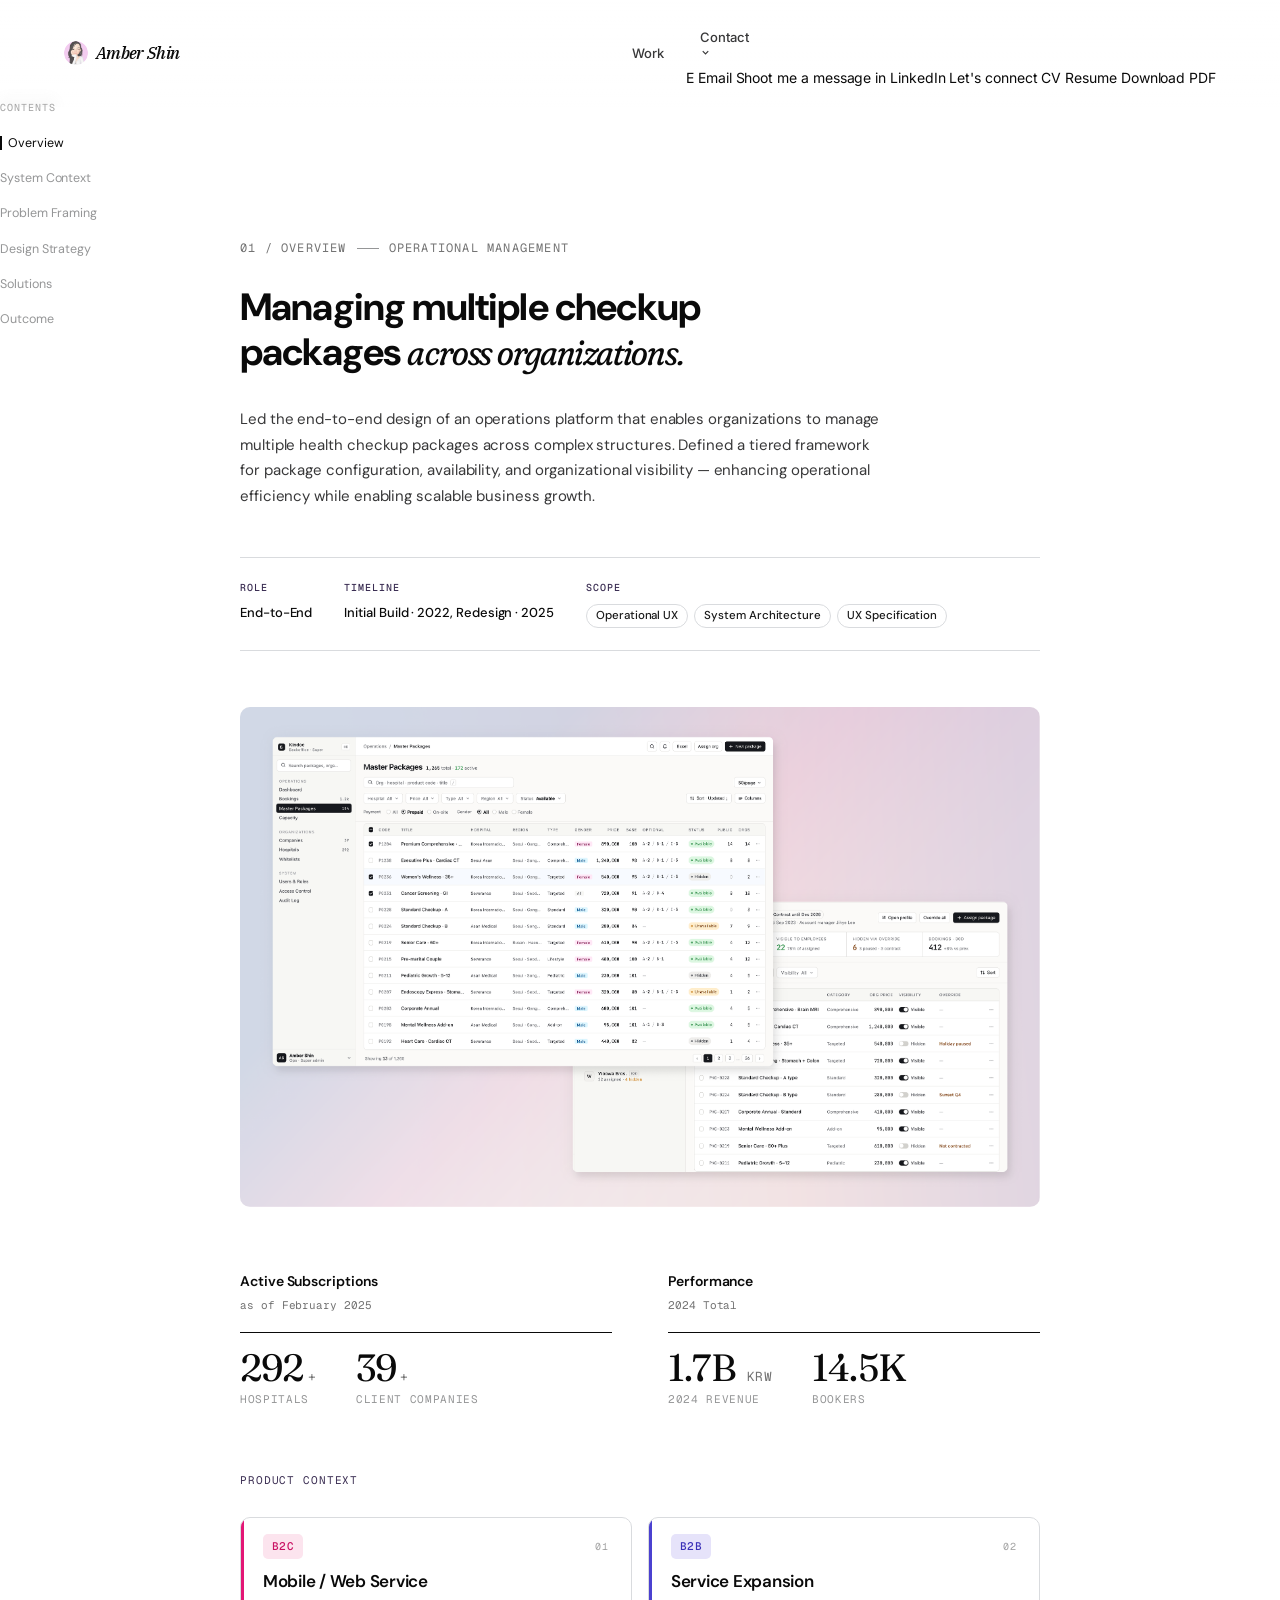
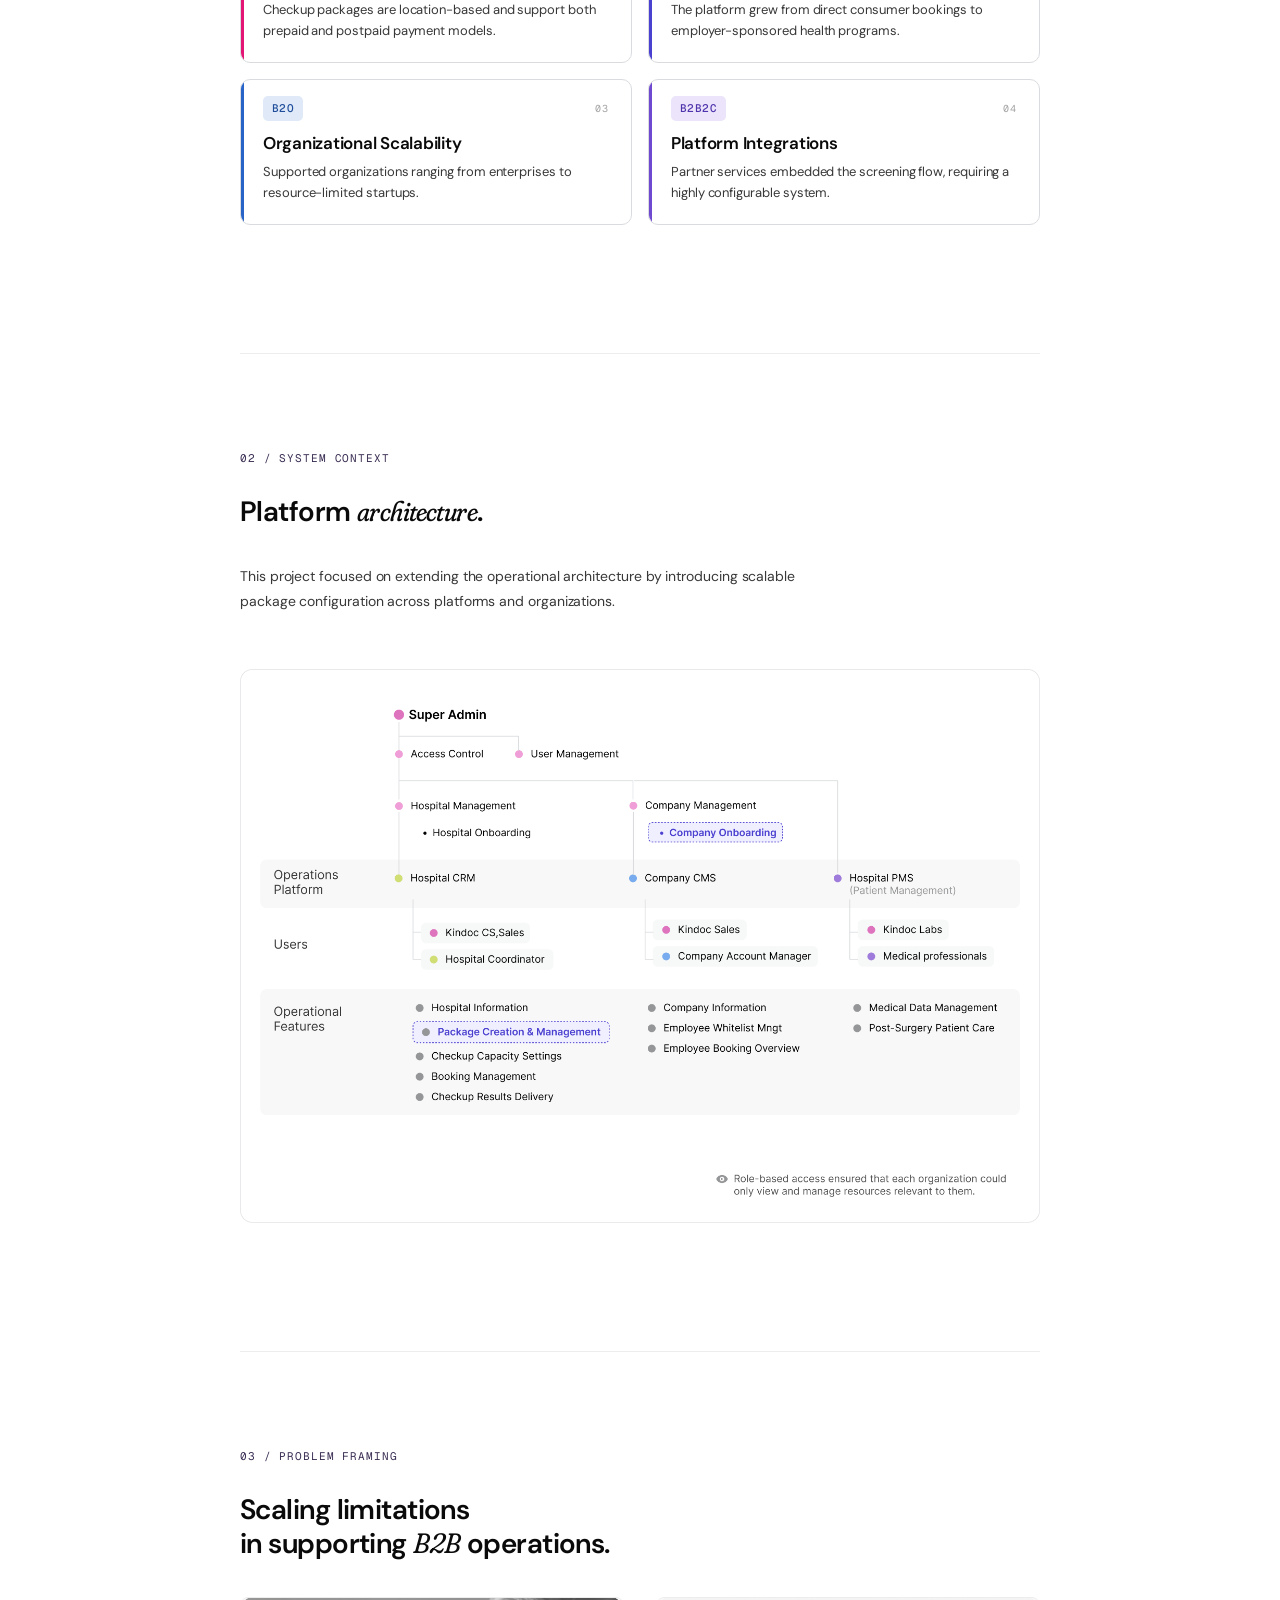
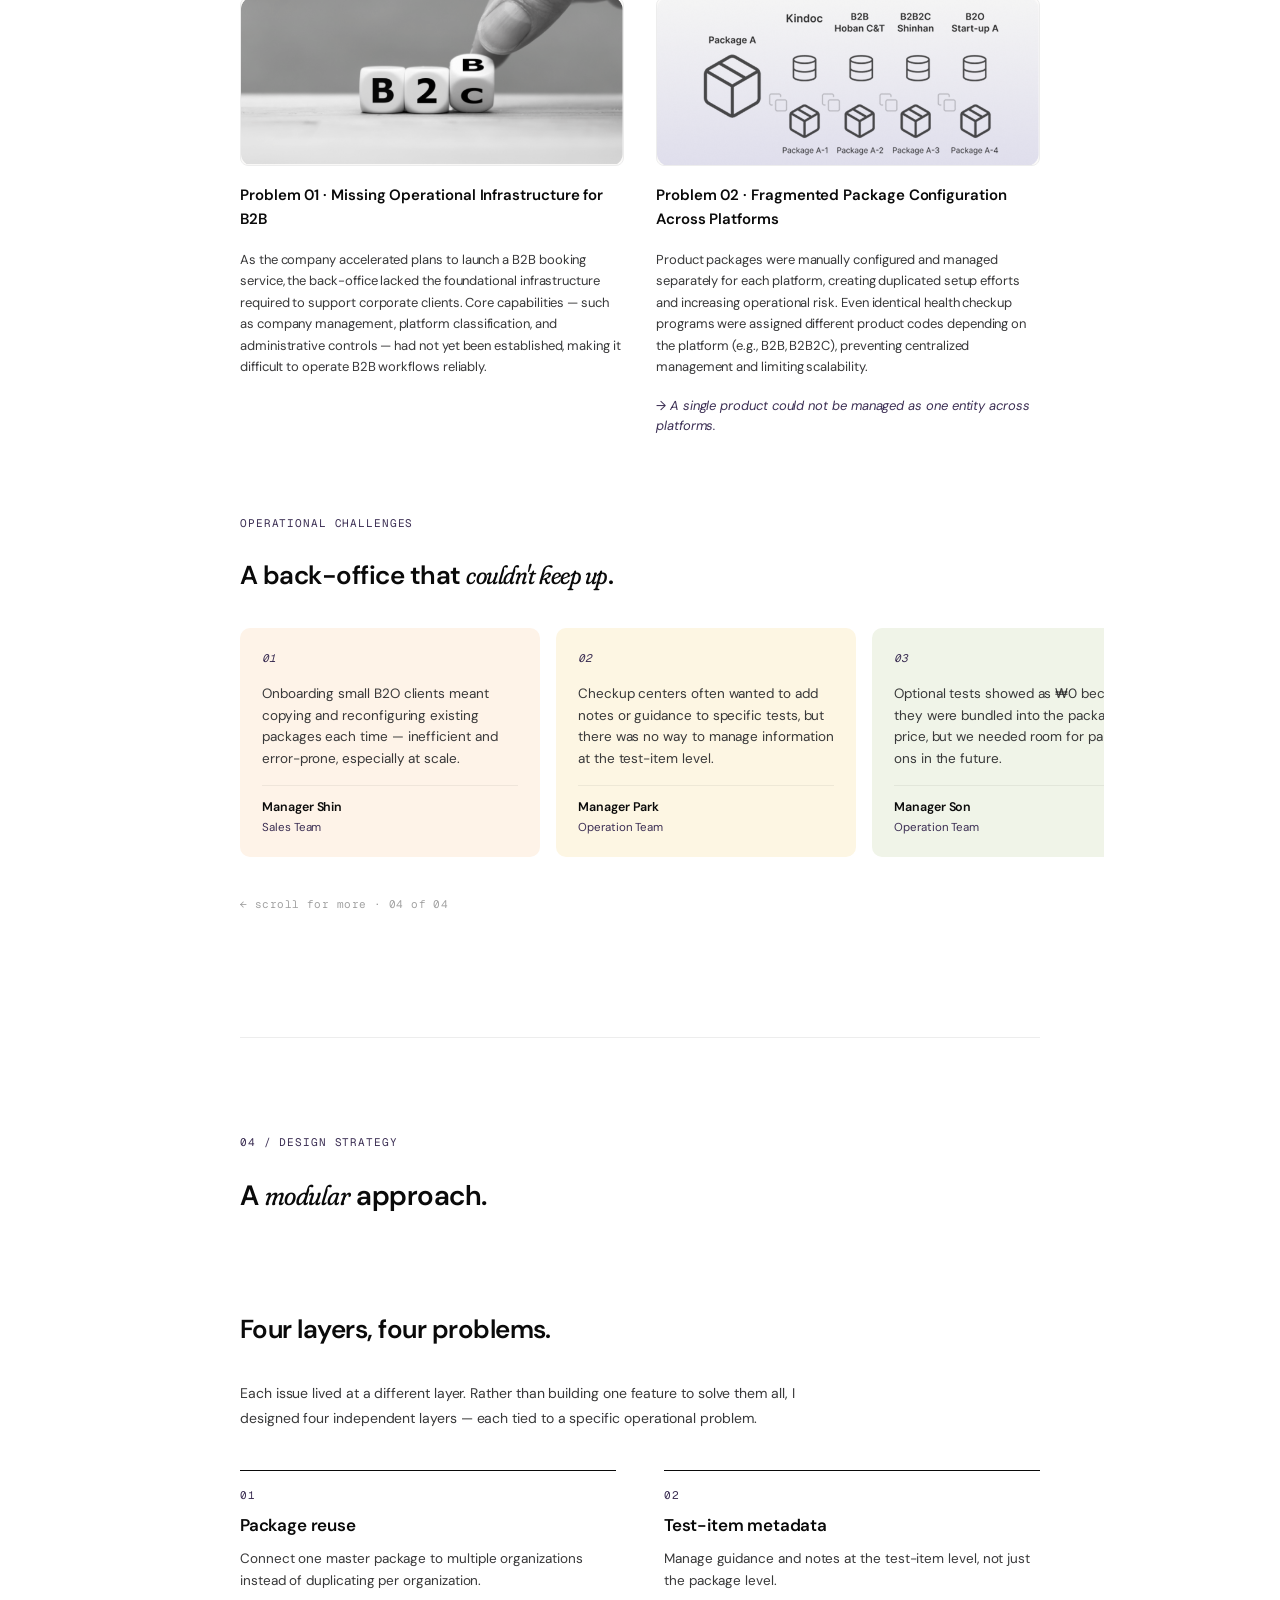
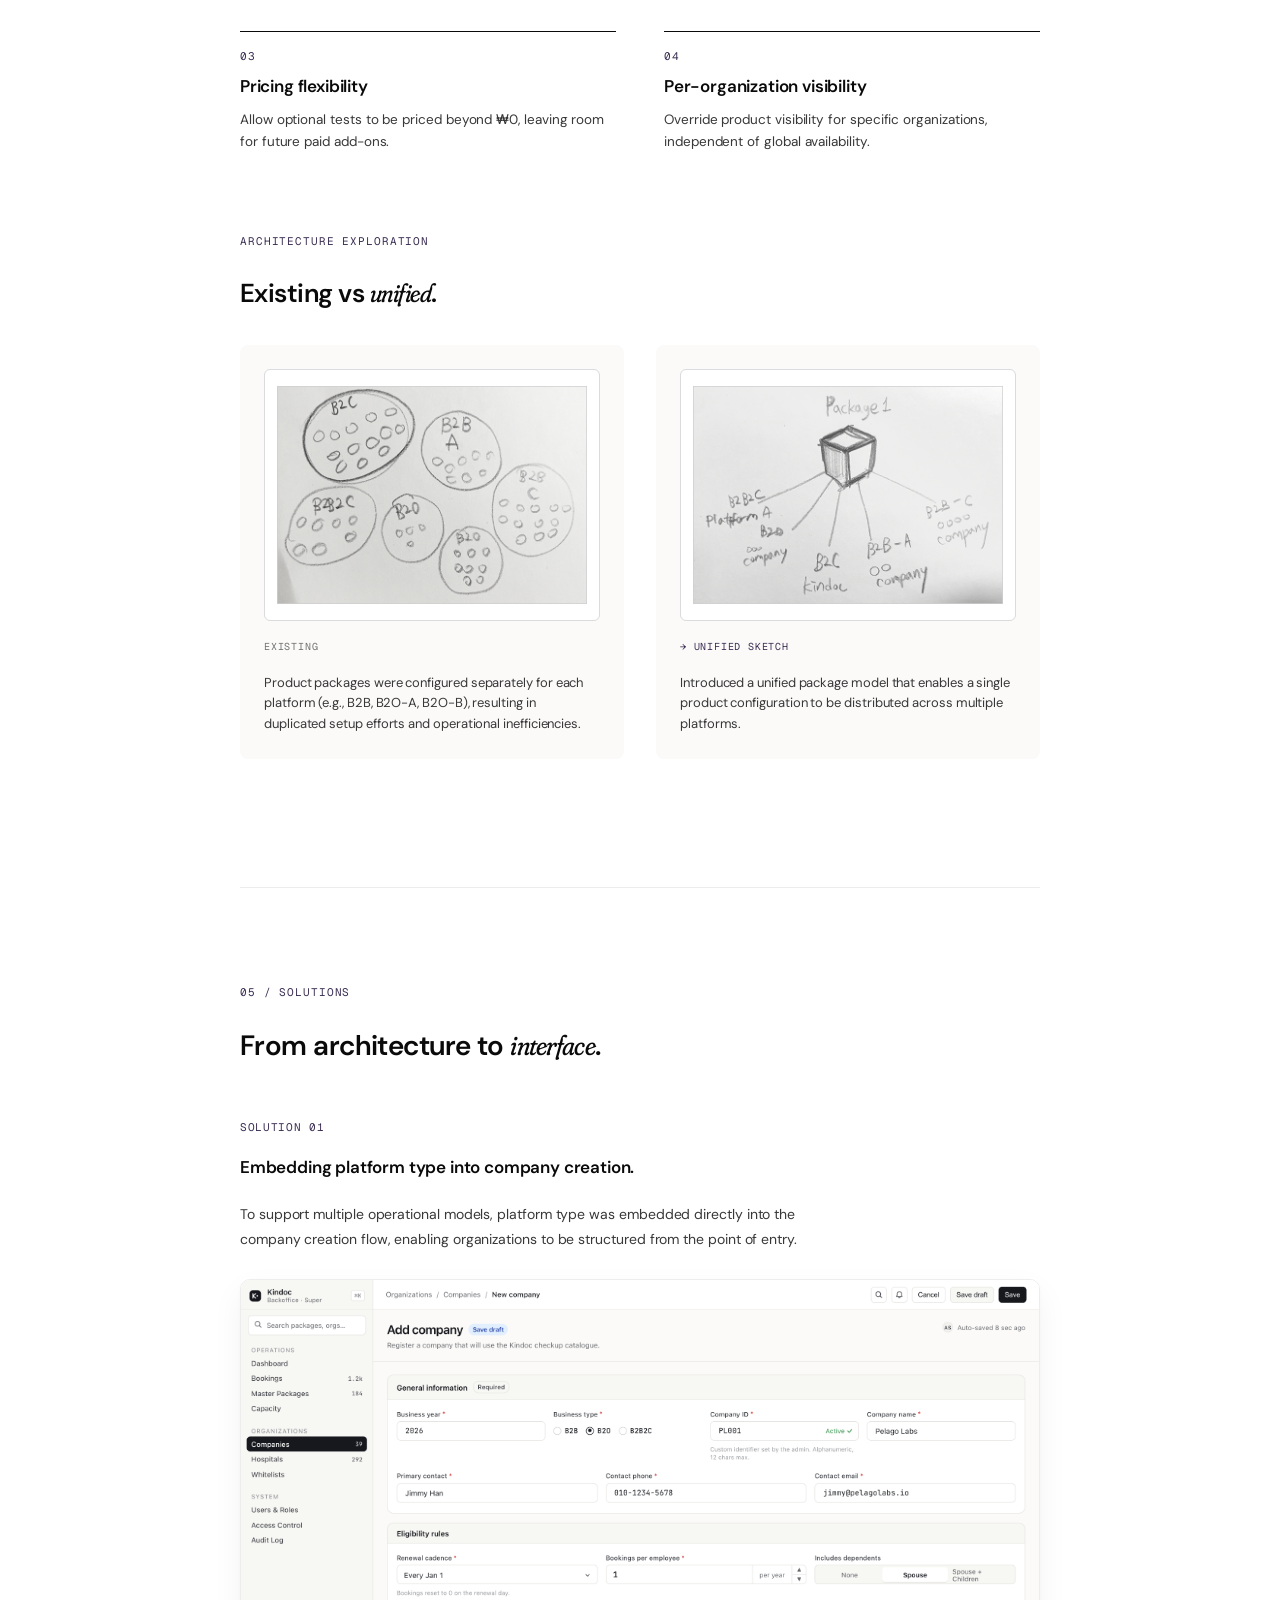
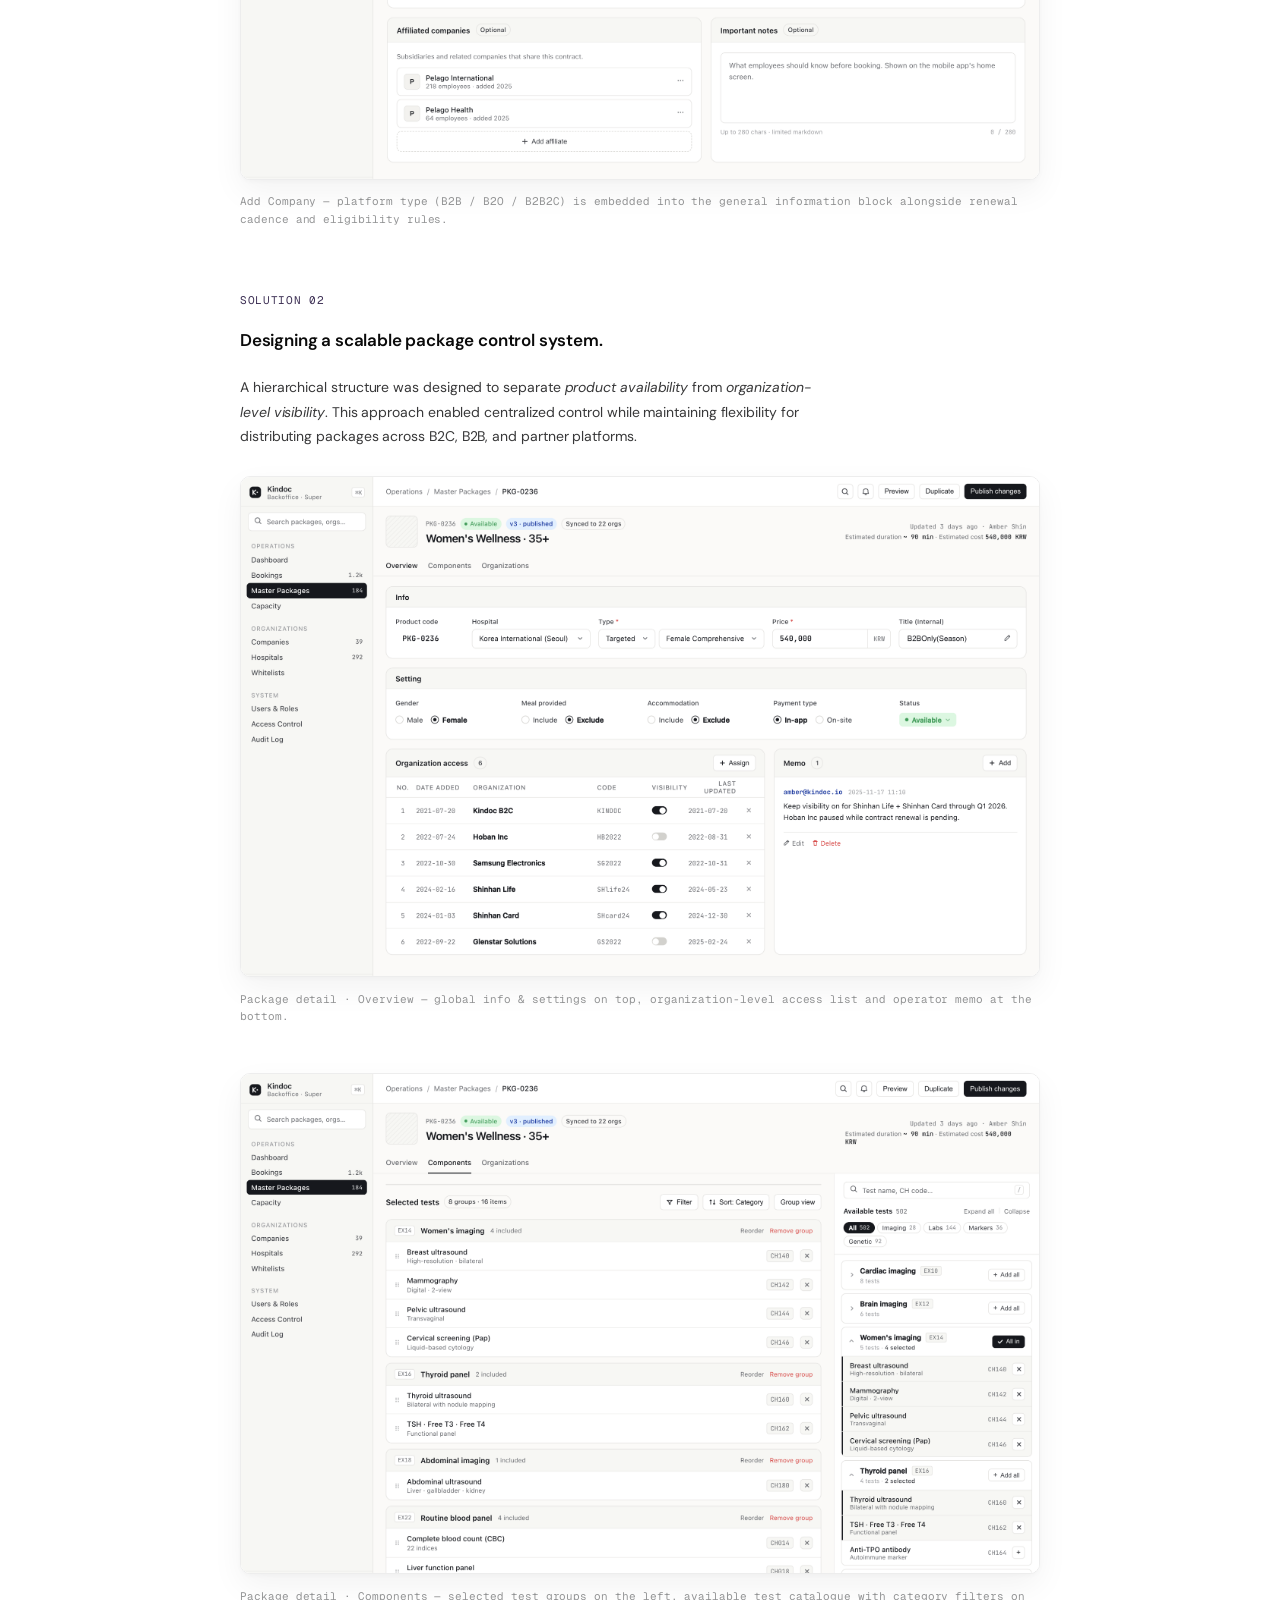
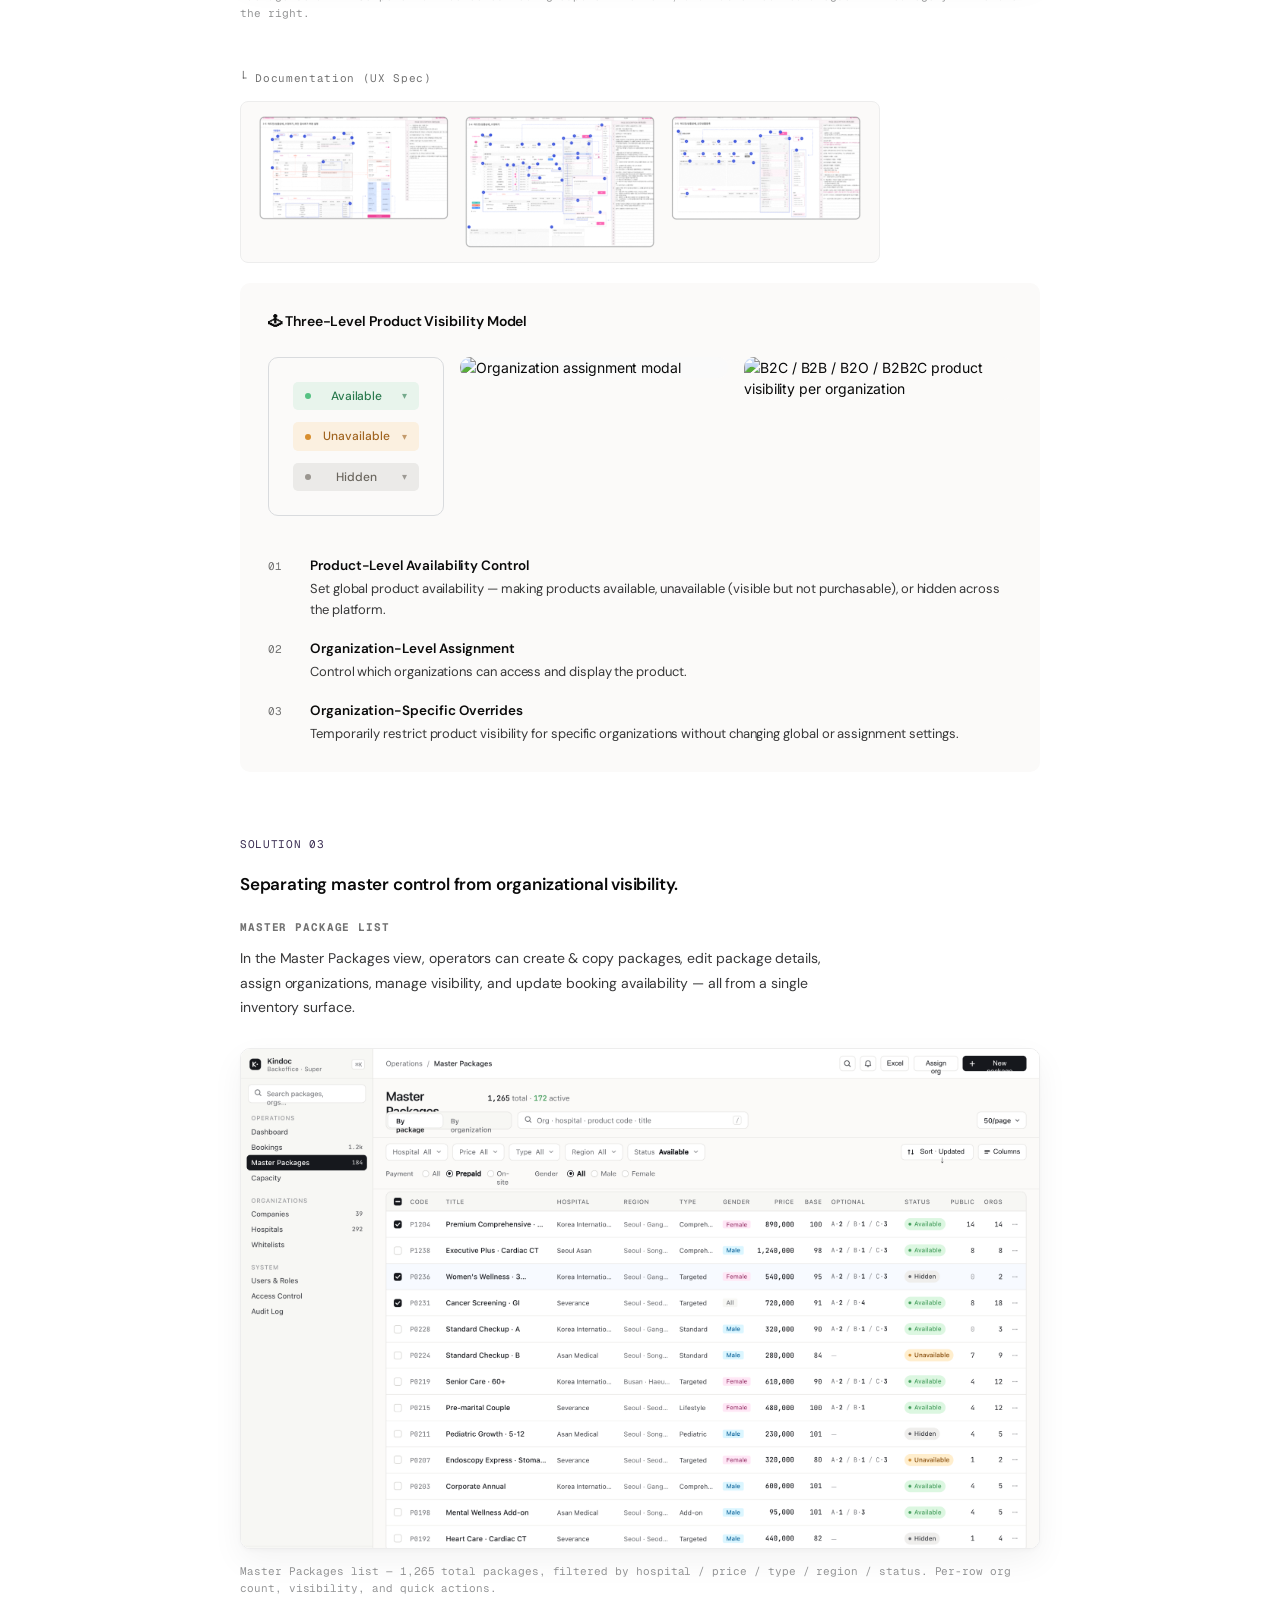
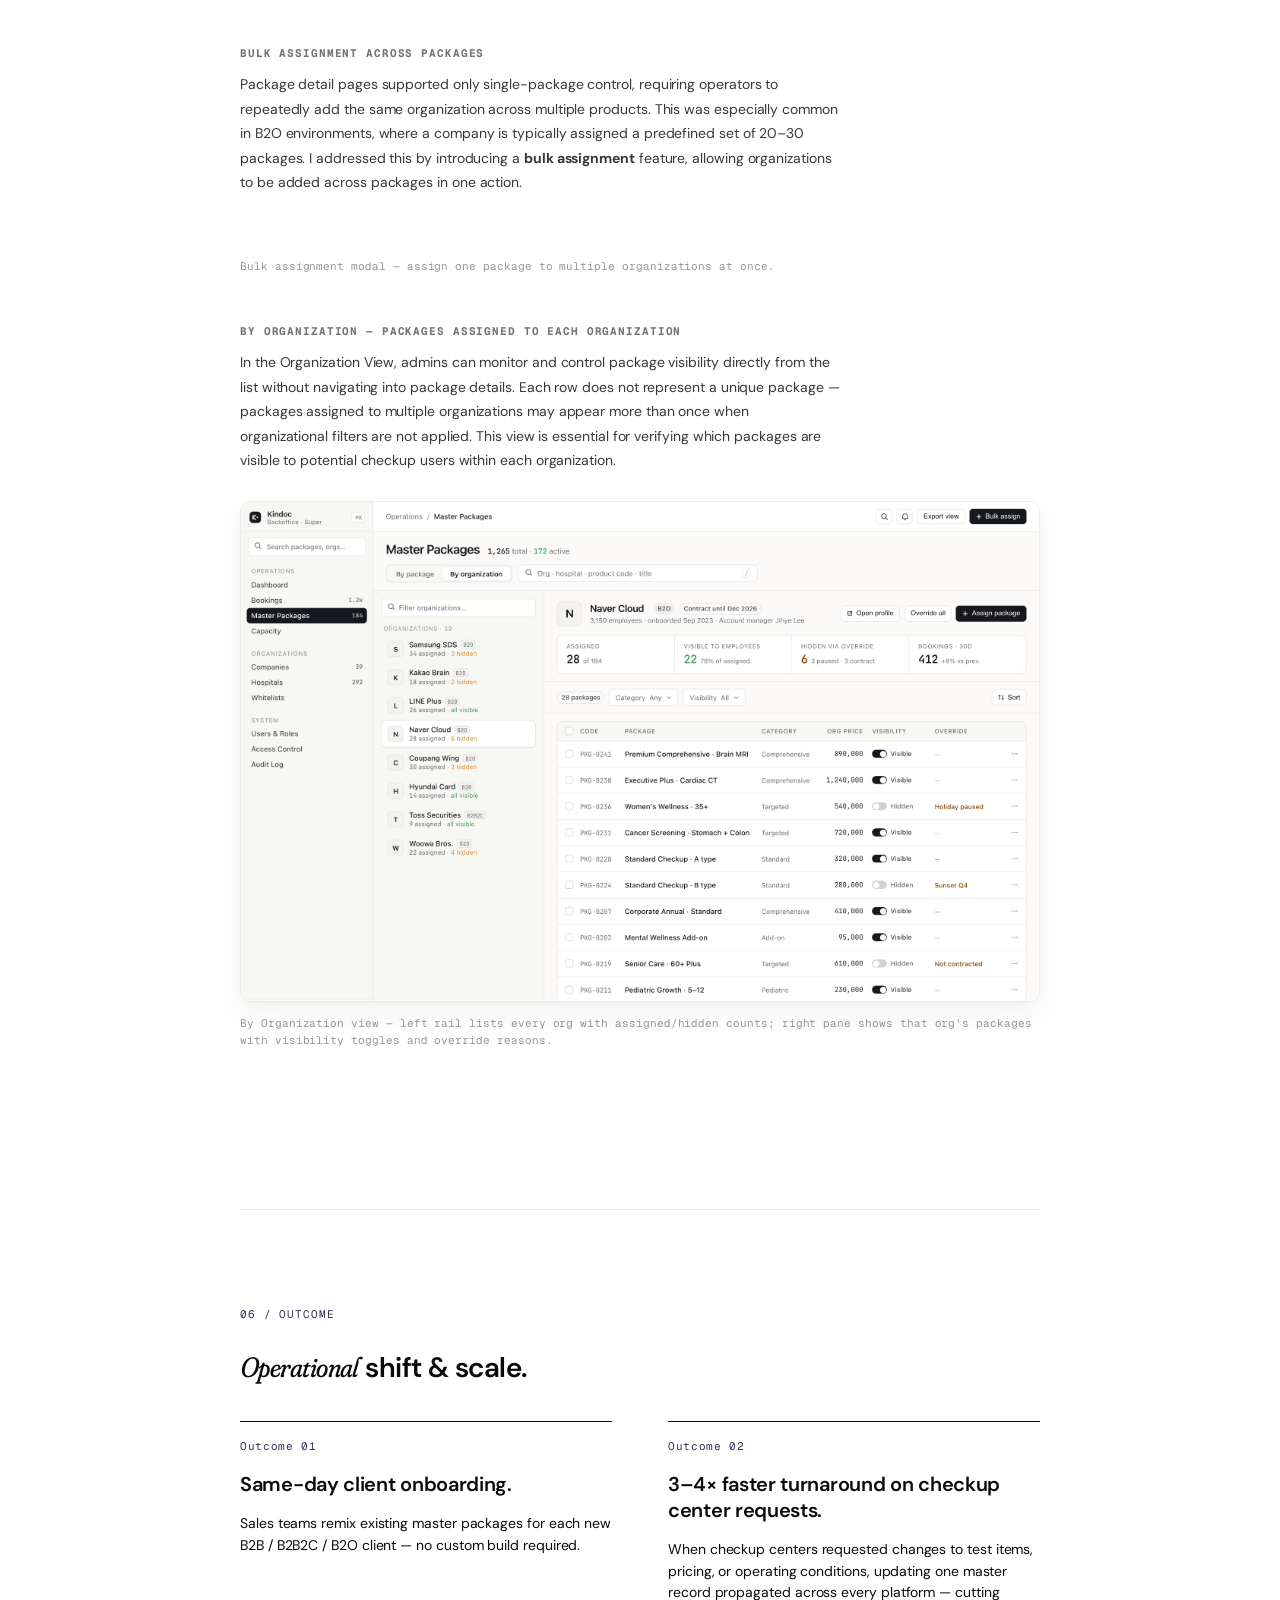
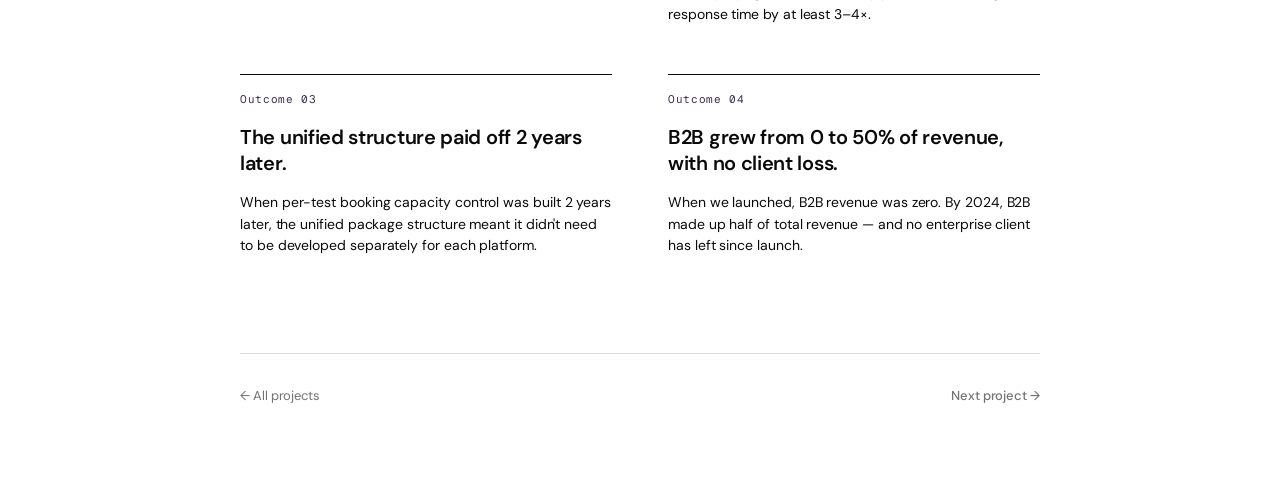
==== commit 1c644e93: "Update work-backoffice.html" ====
--- a/work-backoffice.html
+++ b/work-backoffice.html
@@ -18,13 +18,38 @@
     <span>Amber Shin</span>
   </a>
   <nav class="nav__links">
-    <a href="work.html" class="nav__link is-active">Work</a>
+    <a href="work.html" class="nav__link">Work</a>
+    <div class="nav__dropdown">
+      <button class="nav__link nav__dropdown-trigger" aria-haspopup="true" aria-expanded="false">
+        Contact
+        <svg class="nav__chevron" width="11" height="11" viewBox="0 0 24 24" fill="none" stroke="currentColor" stroke-width="2.5"><polyline points="6 9 12 15 18 9"/></svg>
+      </button>
+      <div class="nav__menu">
+        <a href="mailto:seh3988@gmail.com" class="nav__menu-item">
+          <span class="nav__menu-icon">E</span>
+          <span class="nav__menu-text">
+            <span class="nav__menu-title">Email</span>
+            <span class="nav__menu-sub">Shoot me a message</span>
+          </span>
+        </a>
+        <a href="https://www.linkedin.com/in/eunhyeshin" target="_blank" rel="noopener" class="nav__menu-item">
+          <span class="nav__menu-icon">in</span>
+          <span class="nav__menu-text">
+            <span class="nav__menu-title">LinkedIn</span>
+            <span class="nav__menu-sub">Let's connect</span>
+          </span>
+        </a>
+        <a href="assets/eunhye-amber-shin_CV_2026.pdf" target="_blank" rel="noopener" class="nav__menu-item">
+          <span class="nav__menu-icon">CV</span>
+          <span class="nav__menu-text">
+            <span class="nav__menu-title">Resume</span>
+            <span class="nav__menu-sub">Download PDF</span>
+          </span>
+        </a>
+      </div>
+    </div>
   </nav>
 </header>
-
-<main class="case">
-  <div class="case-shell">
-
     <!-- ============ SIDE NAV ============ -->
     <aside class="case-nav" aria-label="Case sections">
       <div class="case-nav__label">Contents</div>
--- a/assets/css/style.css
+++ b/assets/css/style.css
@@ -510,3 +510,46 @@
   .footer__inner { grid-template-columns: 1fr; gap: 40px; }
   .footer__right { align-items: flex-start; text-align: left; }
 }
+/* ============================================================
+   Footer — Minimal single row
+   ============================================================ */
+.footer {
+  position: relative;
+  z-index: 2;
+  background: var(--bg-soft);
+  border-top: 1px solid var(--line);
+}
+.footer__inner {
+  display: flex;
+  justify-content: space-between;
+  align-items: center;
+  padding: 24px 0;
+}
+.footer__built {
+  font-family: var(--font-sans);
+  font-size: 13px;
+  font-weight: 400;
+  color: var(--muted);
+  margin: 0;
+  letter-spacing: -0.005em;
+}
+.footer__social {
+  display: flex;
+  gap: 18px;
+}
+.footer__social a {
+  width: 20px;
+  height: 20px;
+  display: grid;
+  place-items: center;
+  color: var(--muted-2);
+  transition: color var(--t-fast) var(--ease);
+}
+.footer__social a:hover { color: var(--fg); }
+@media (max-width: 768px) {
+  .footer__inner {
+    flex-direction: column;
+    align-items: flex-start;
+    gap: 16px;
+  }
+}
